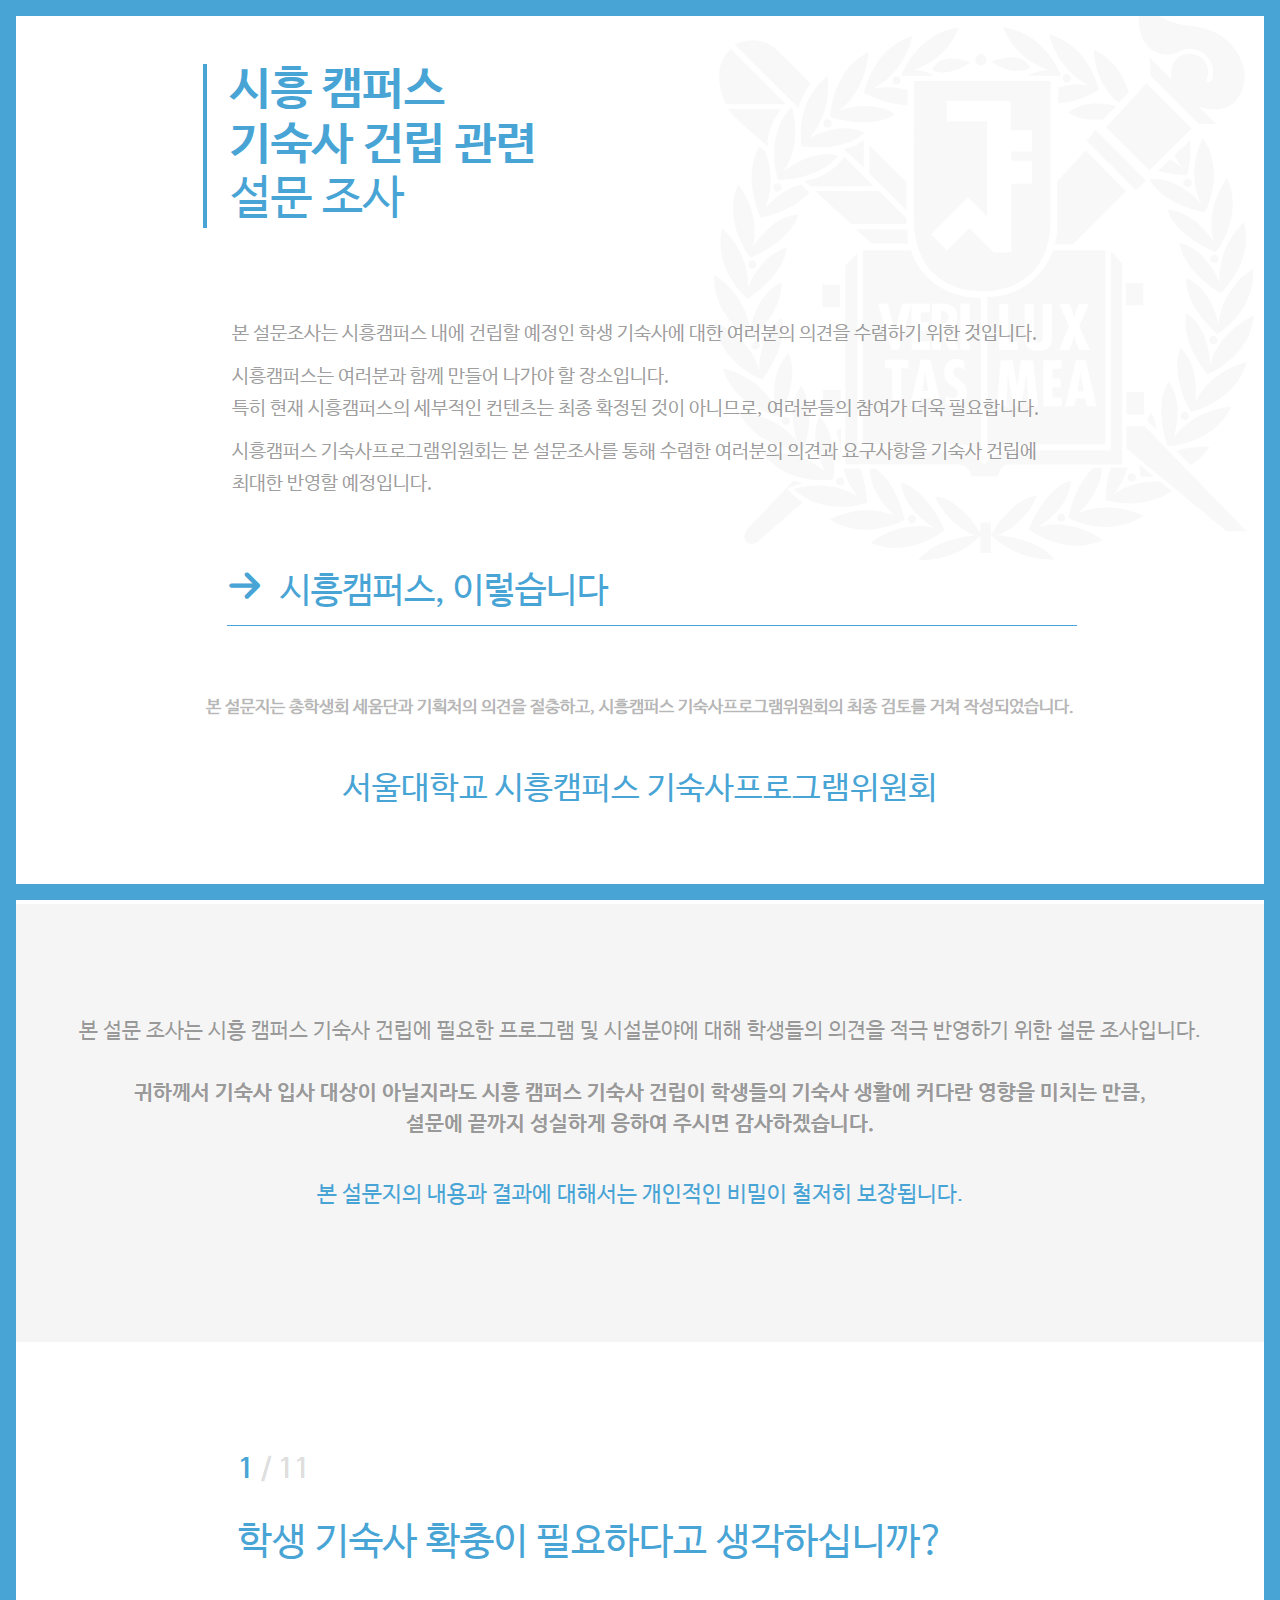
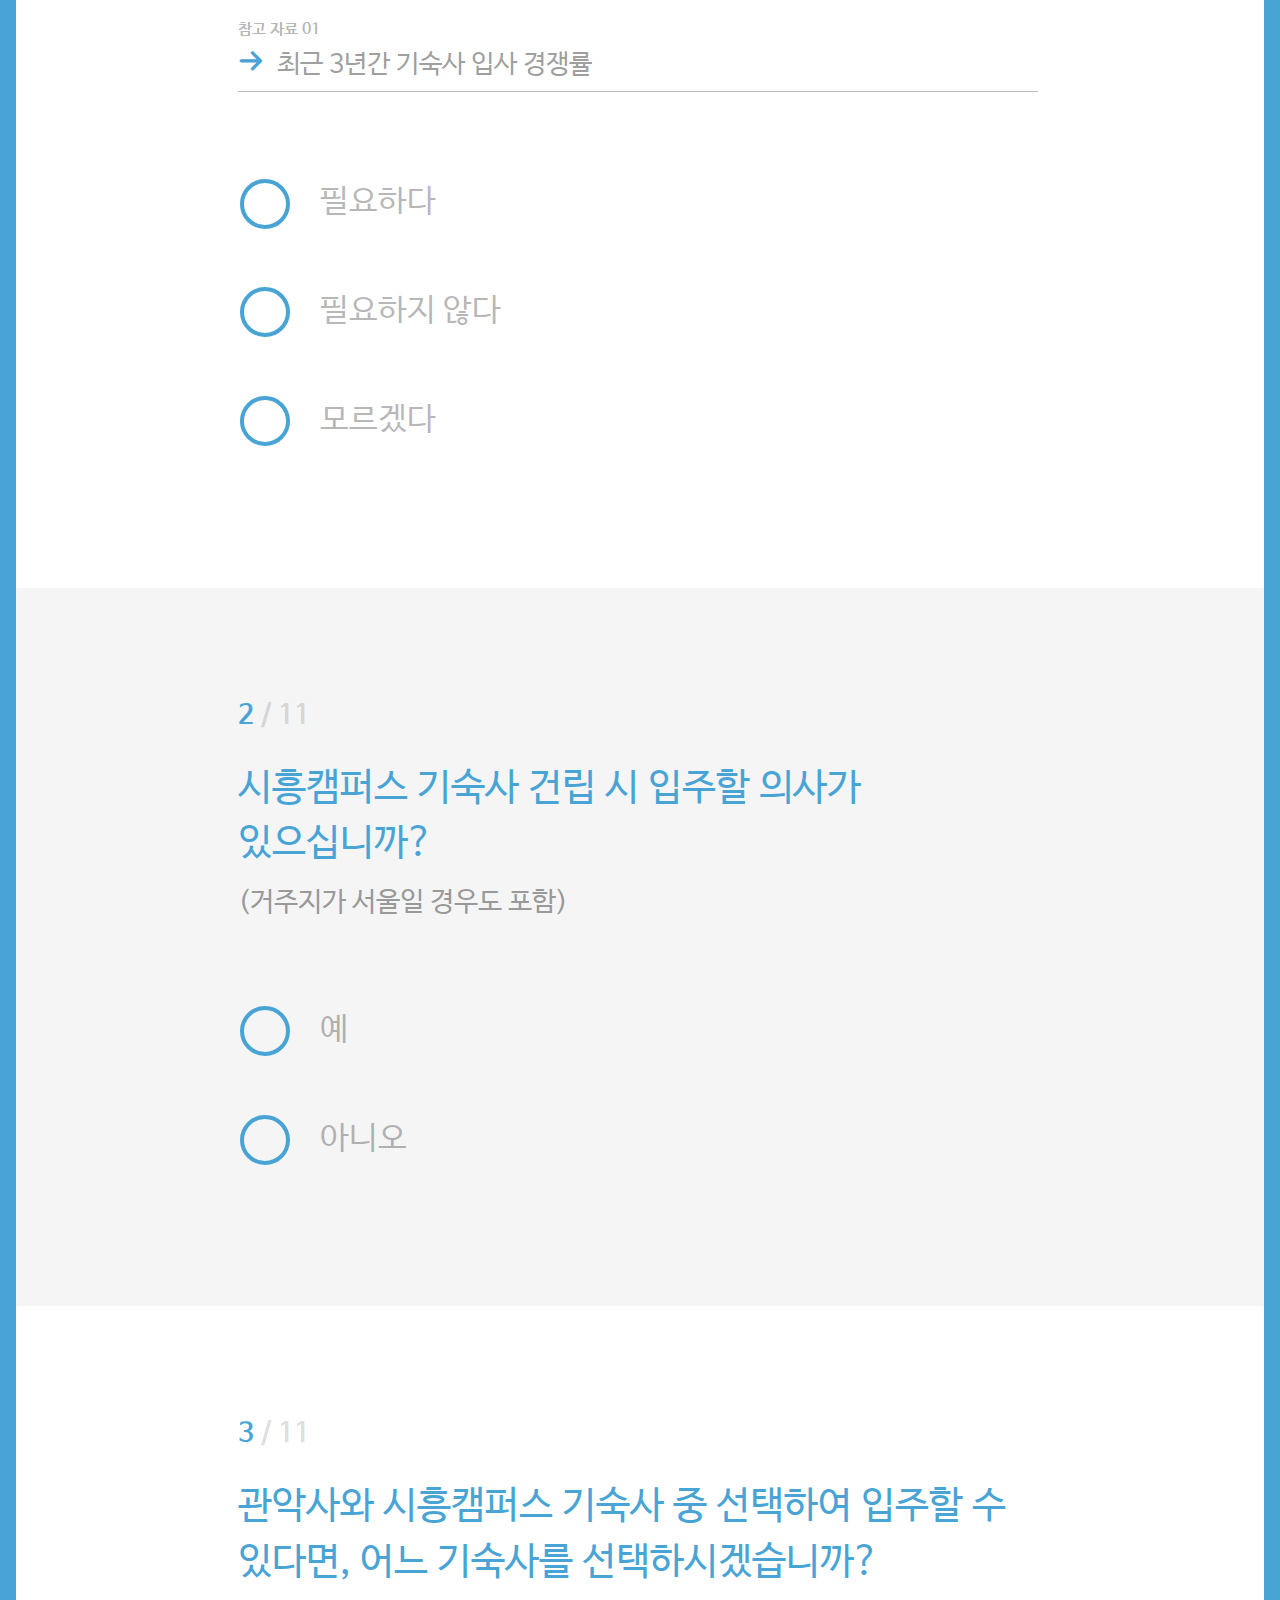
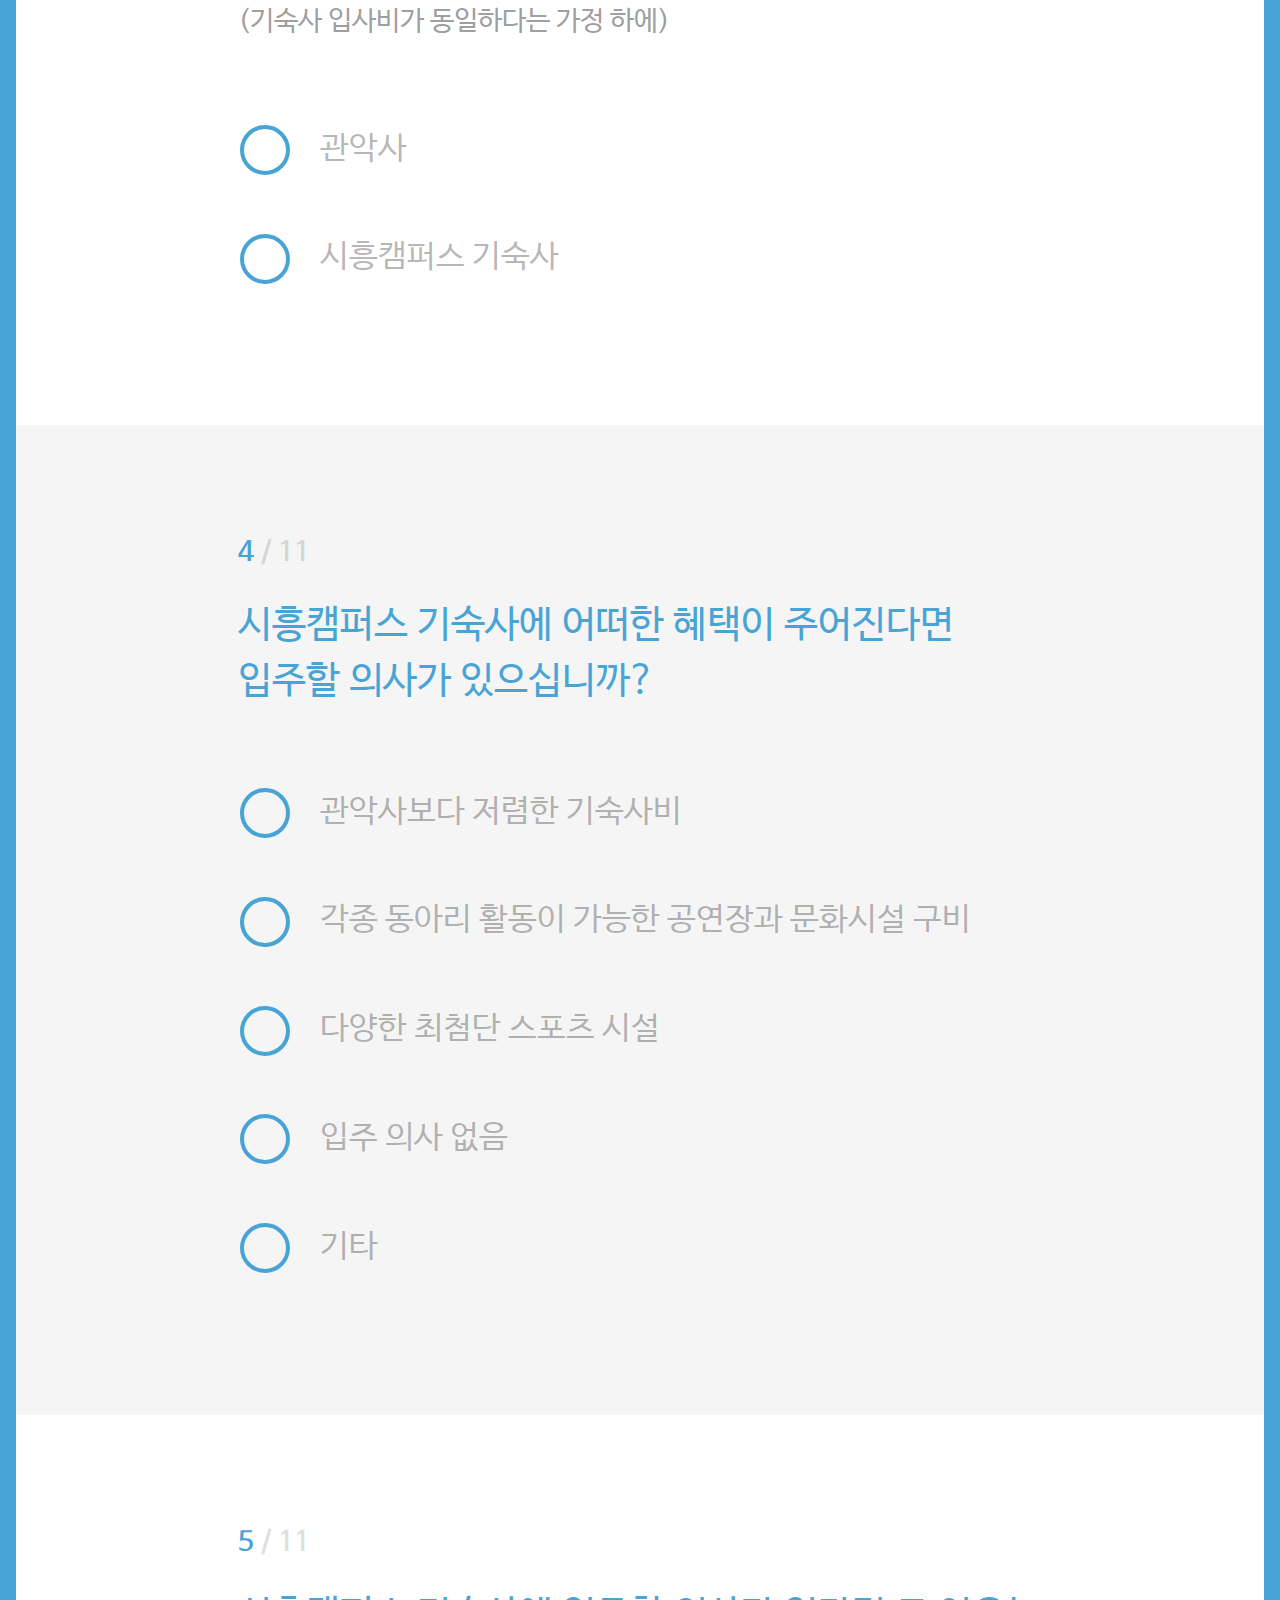
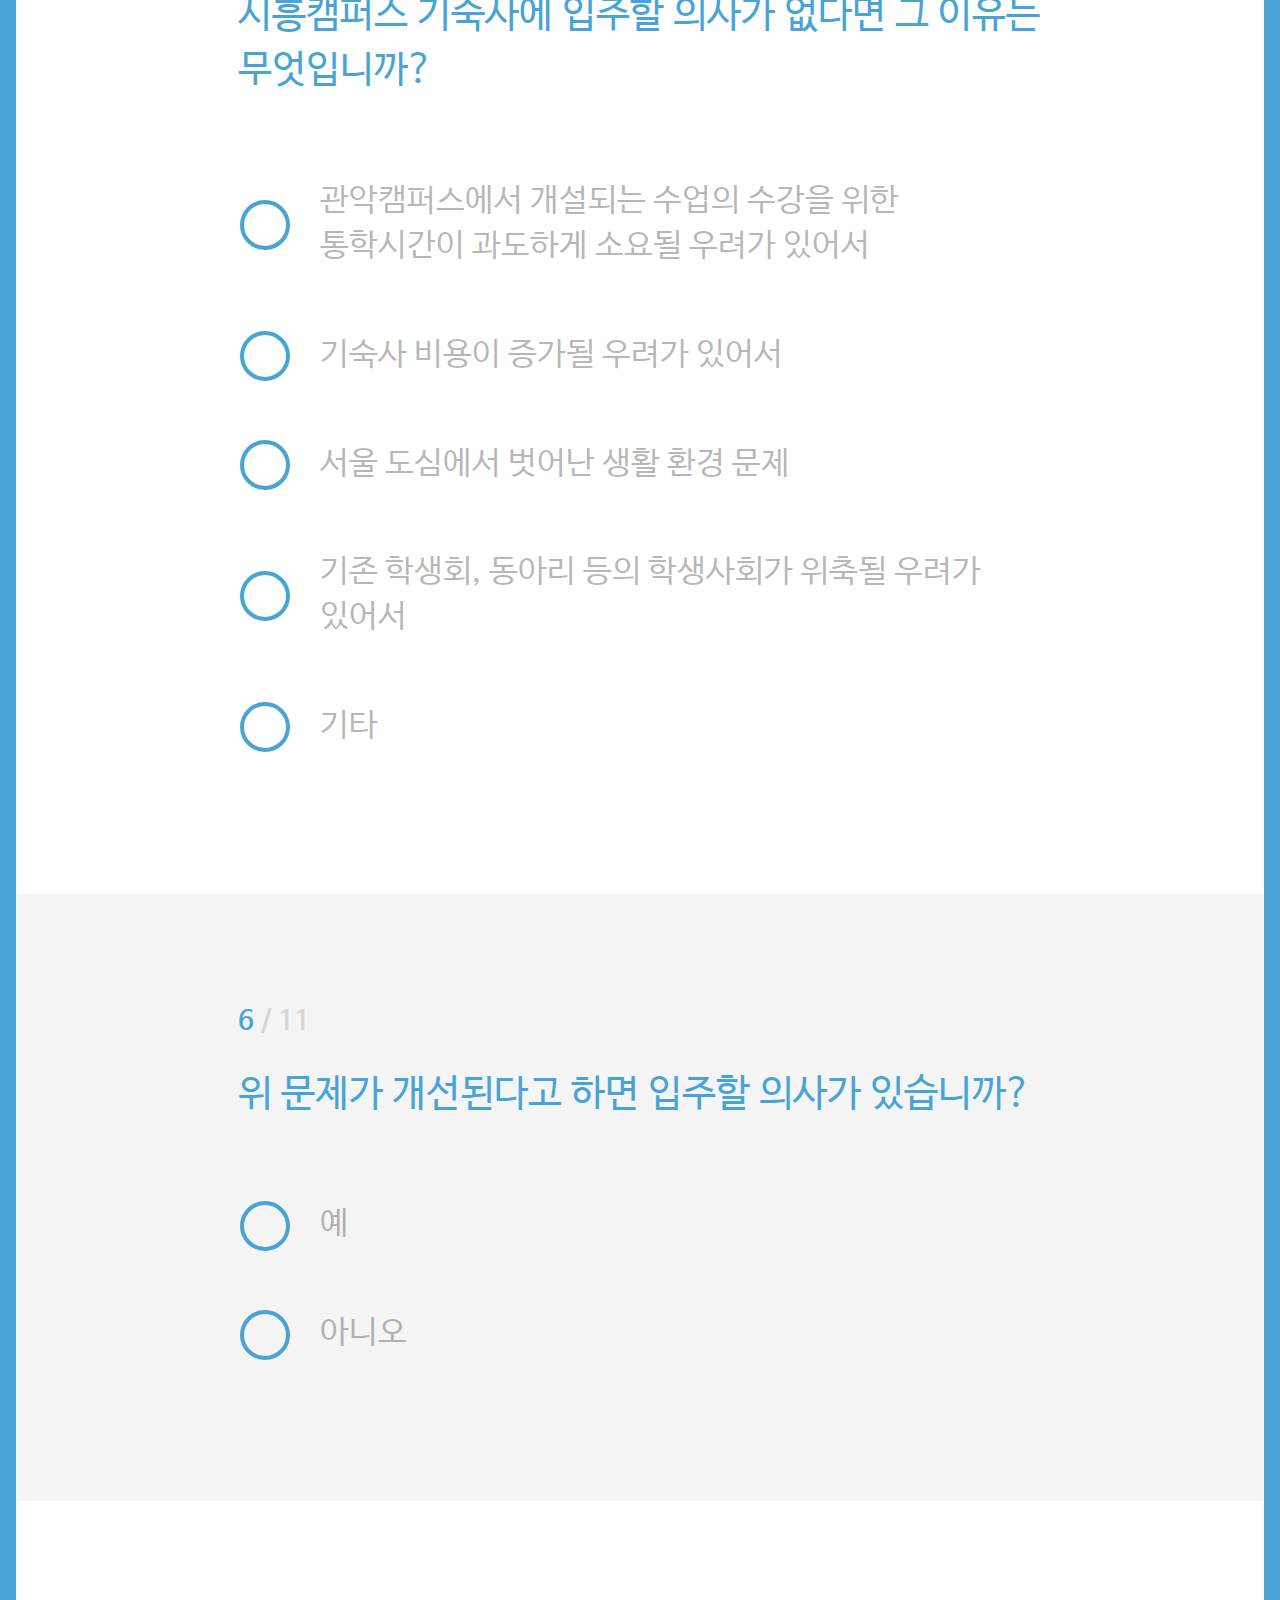
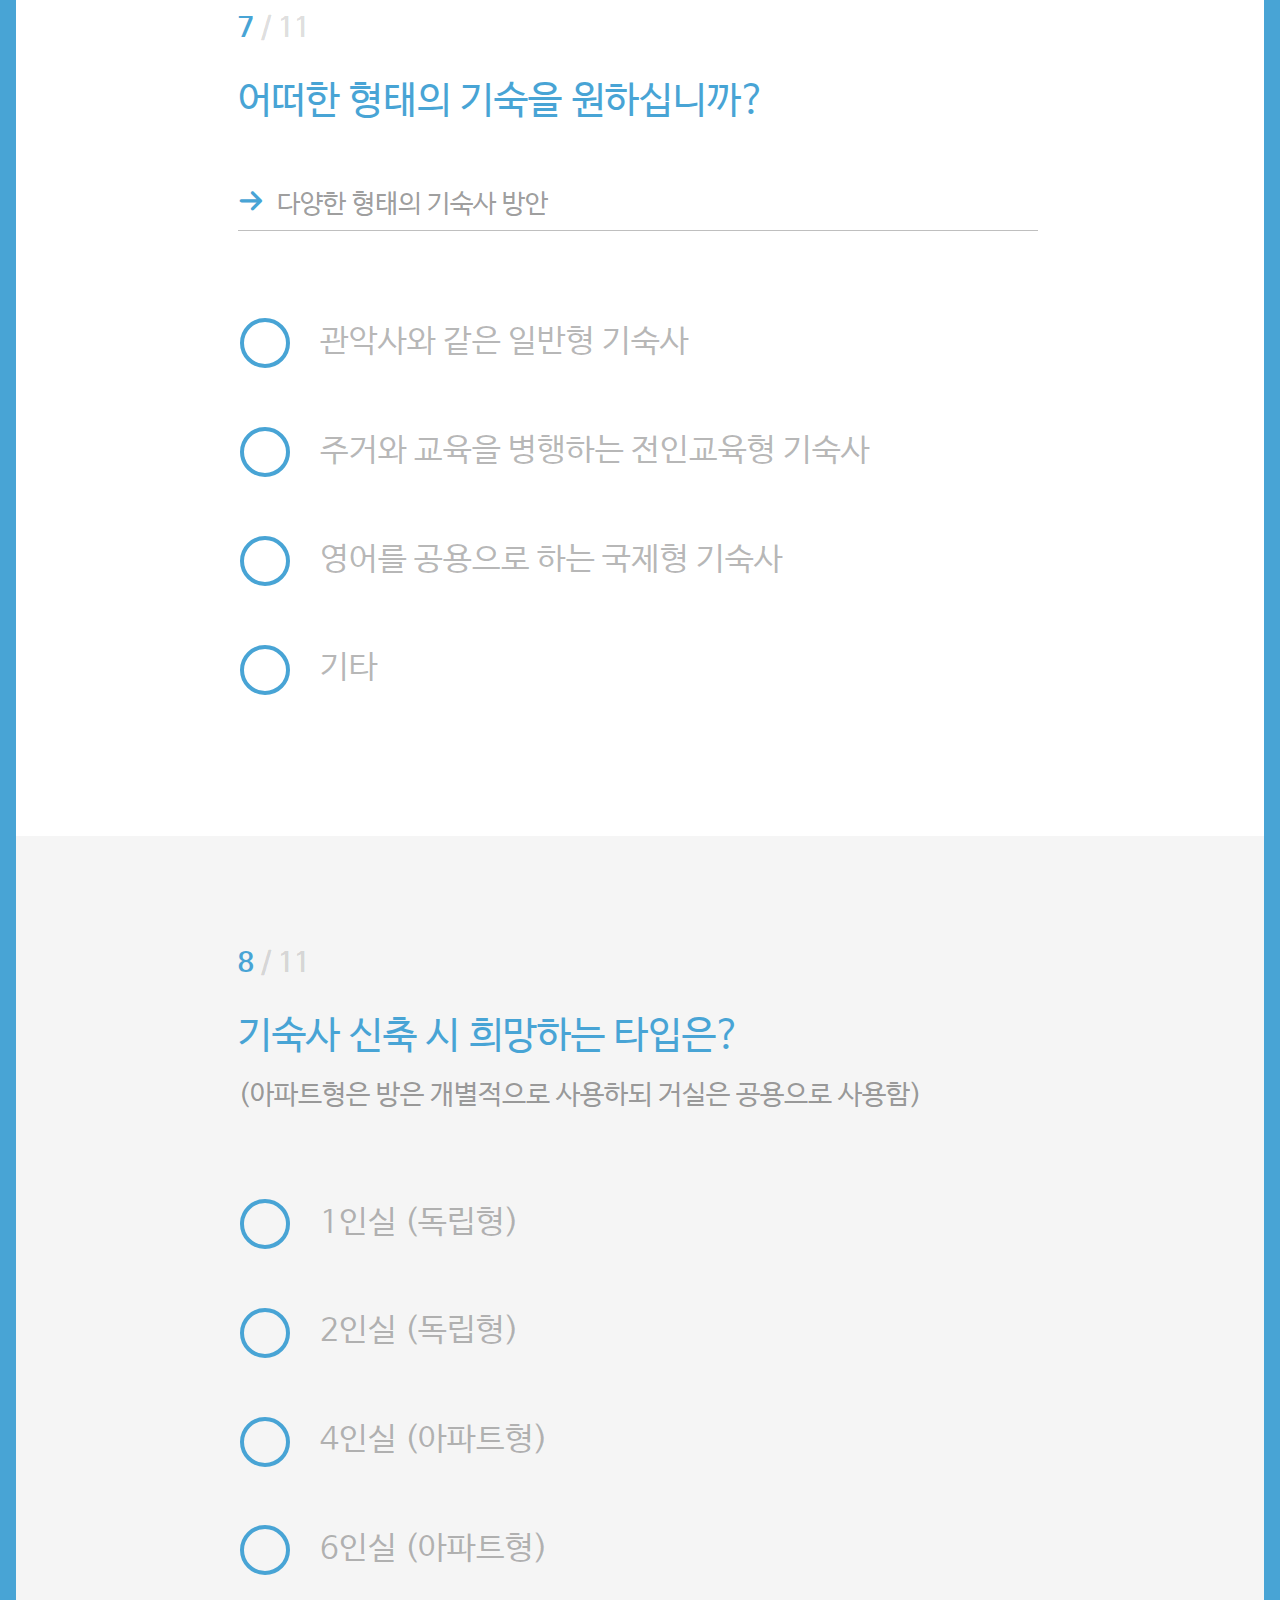
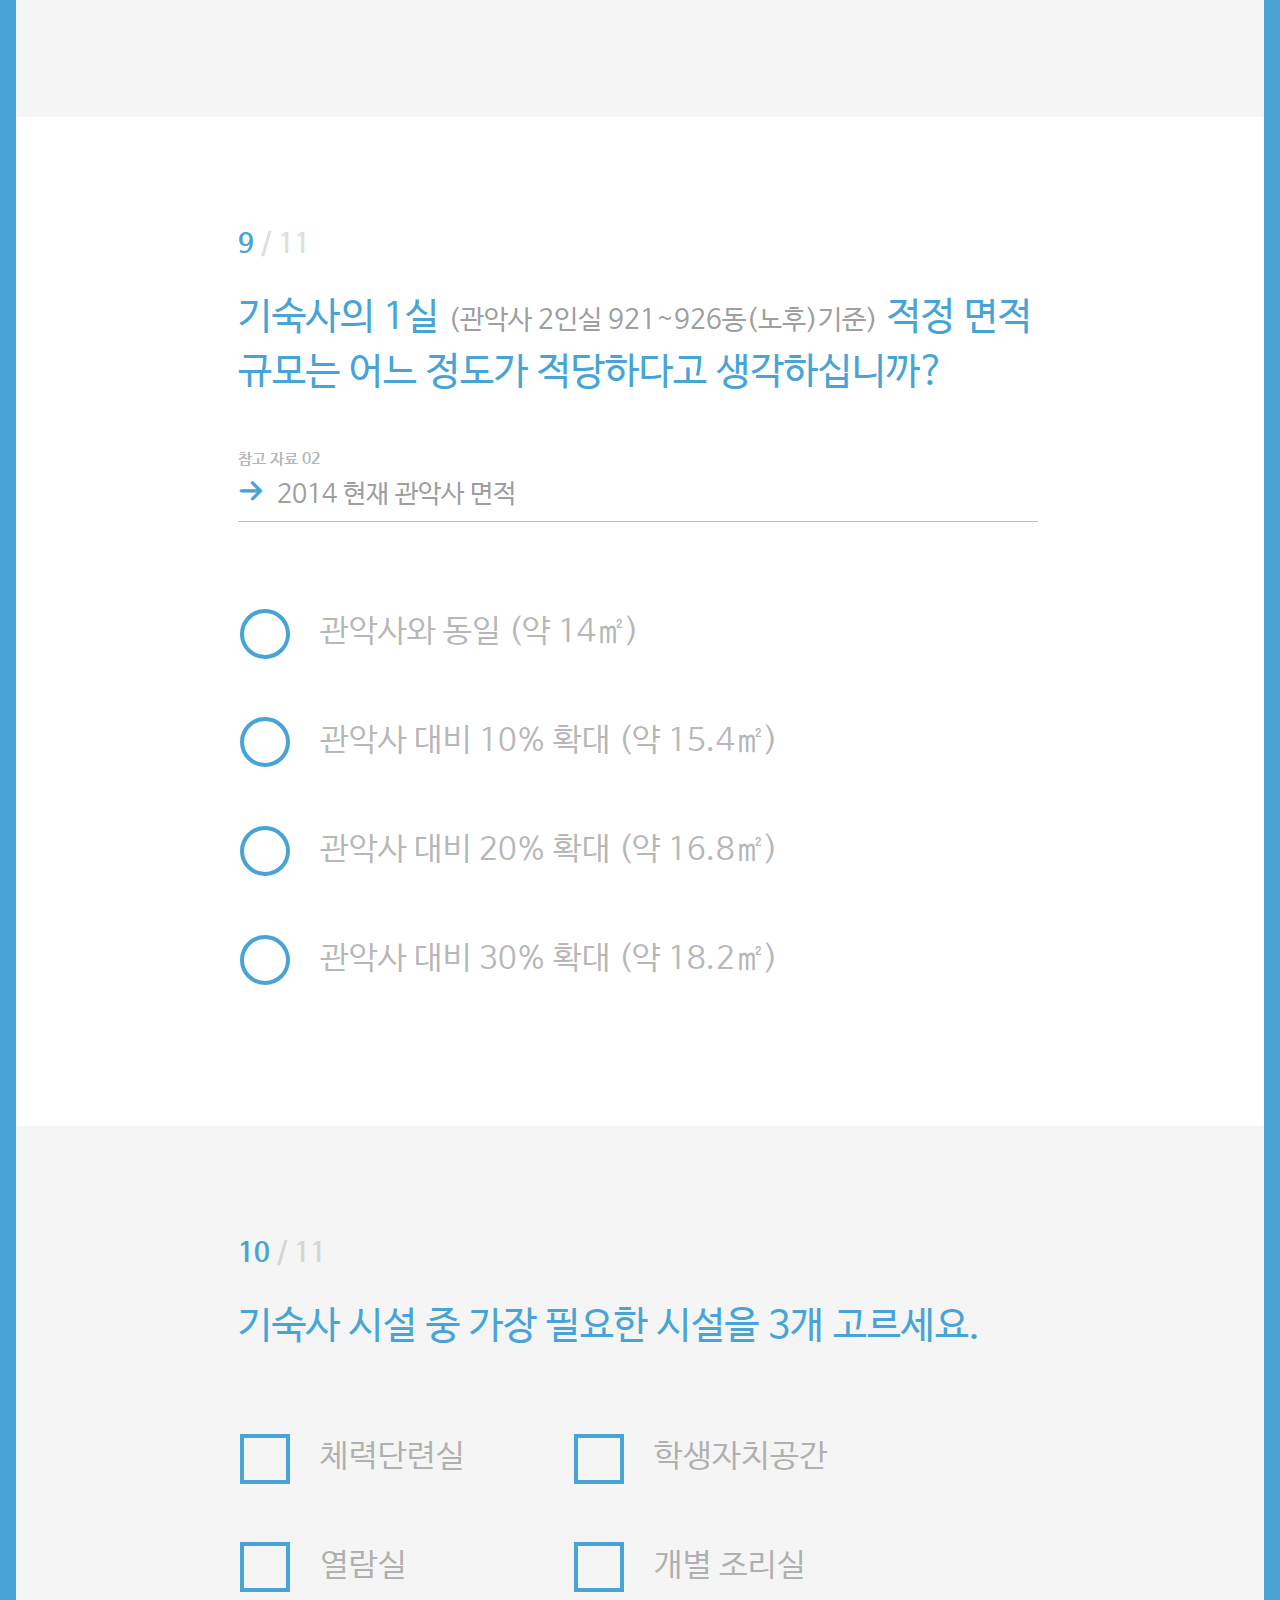
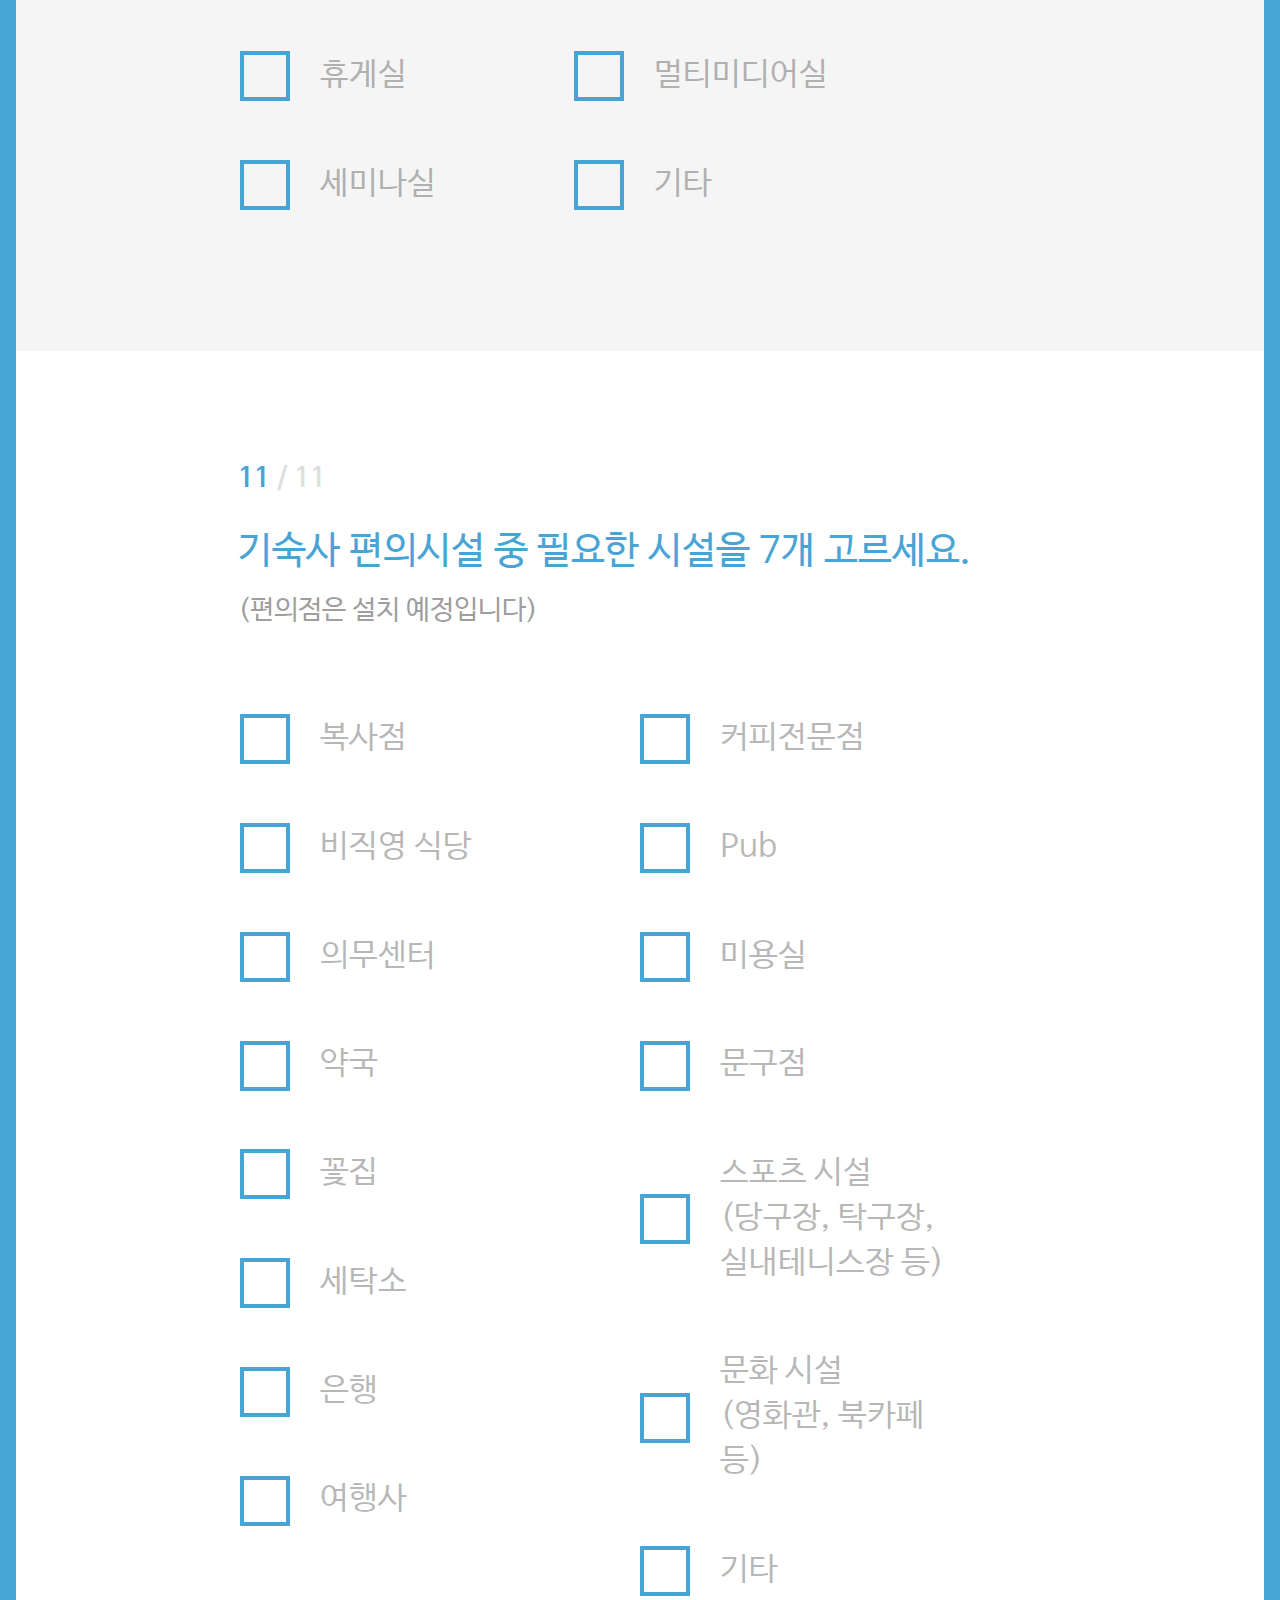
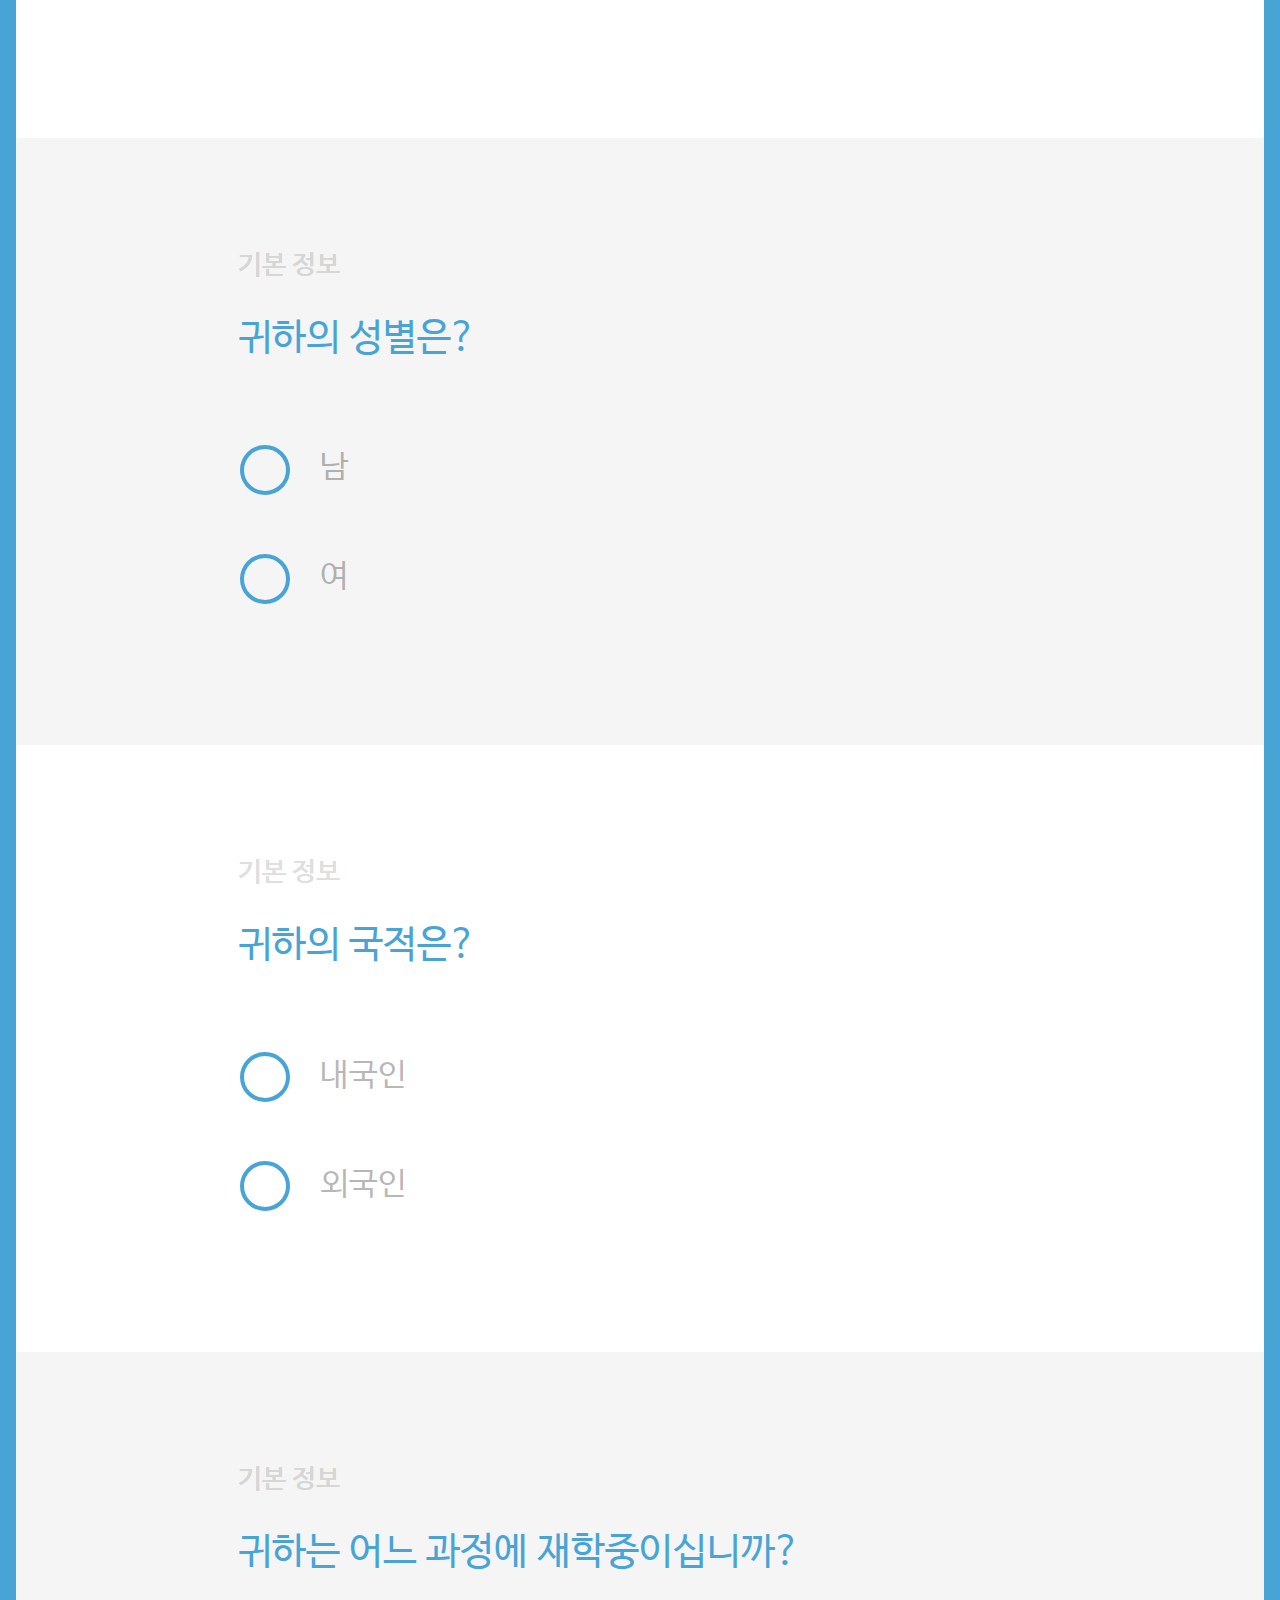
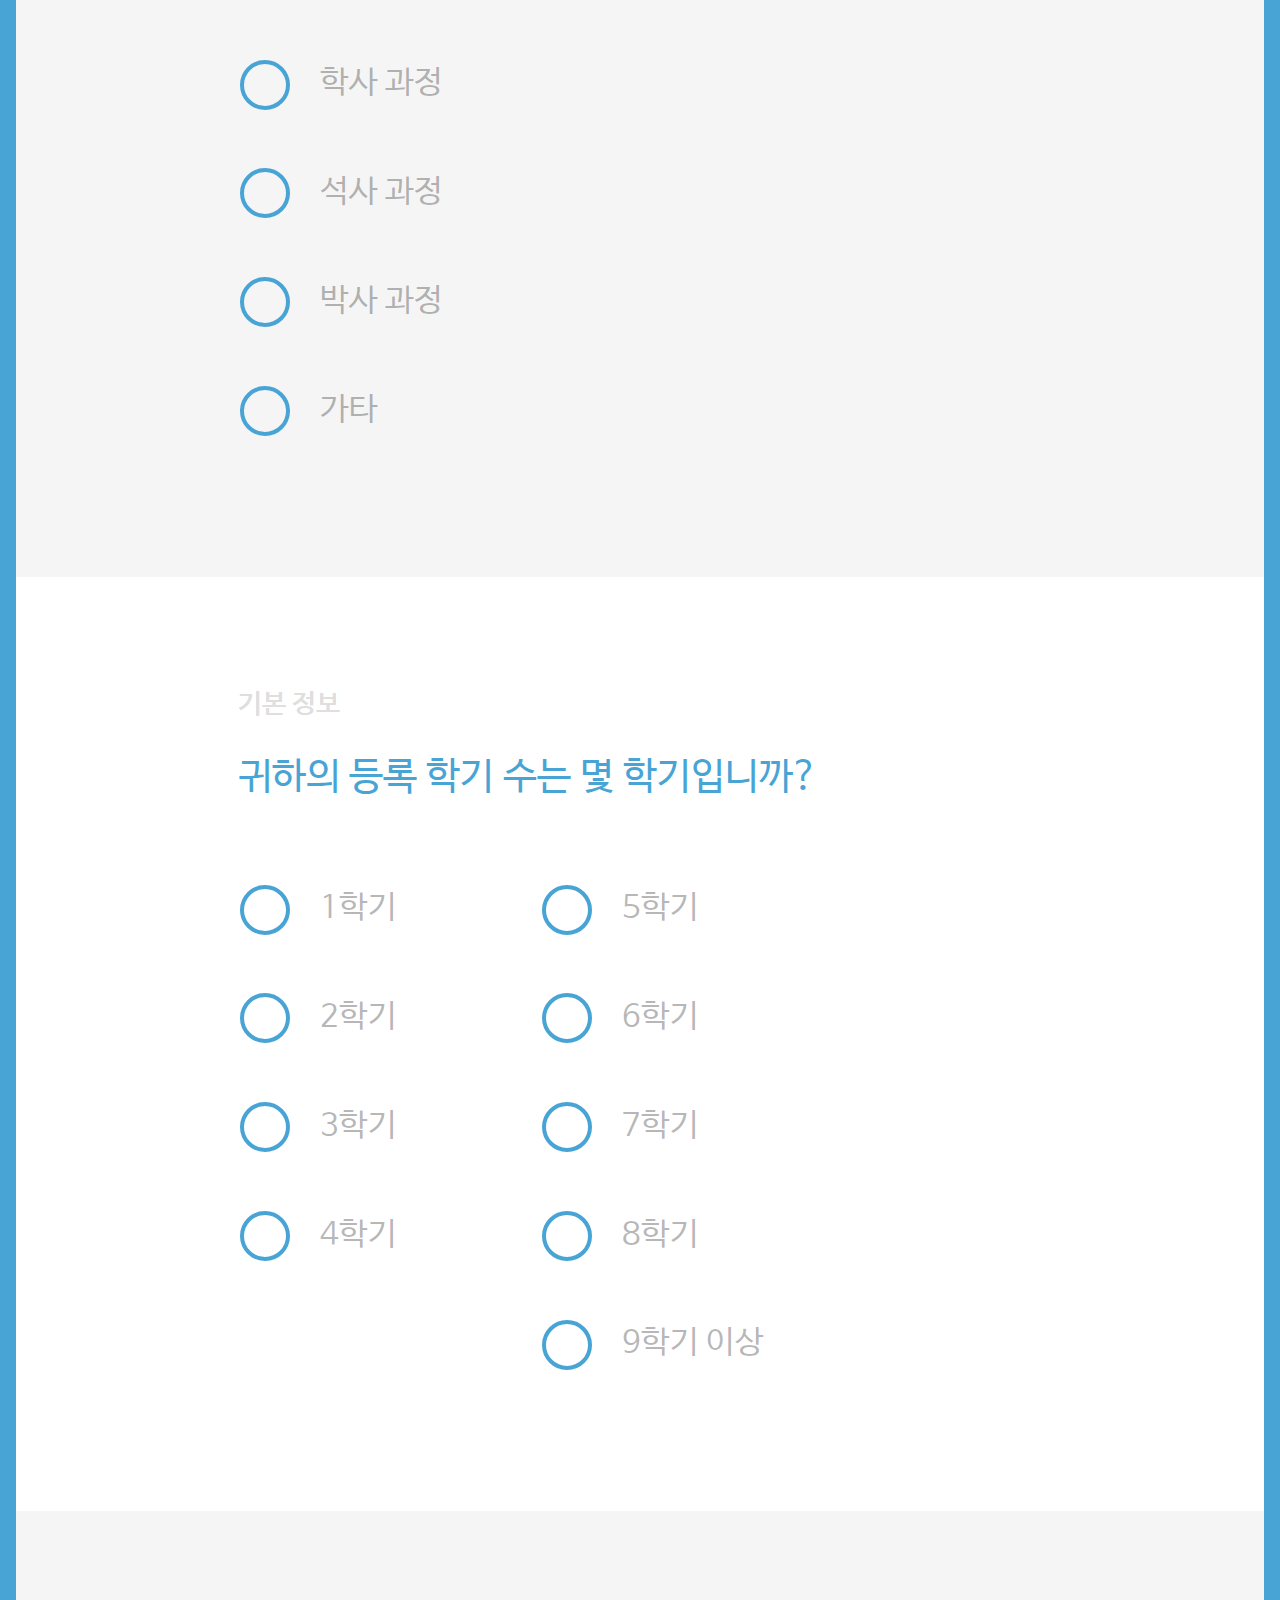
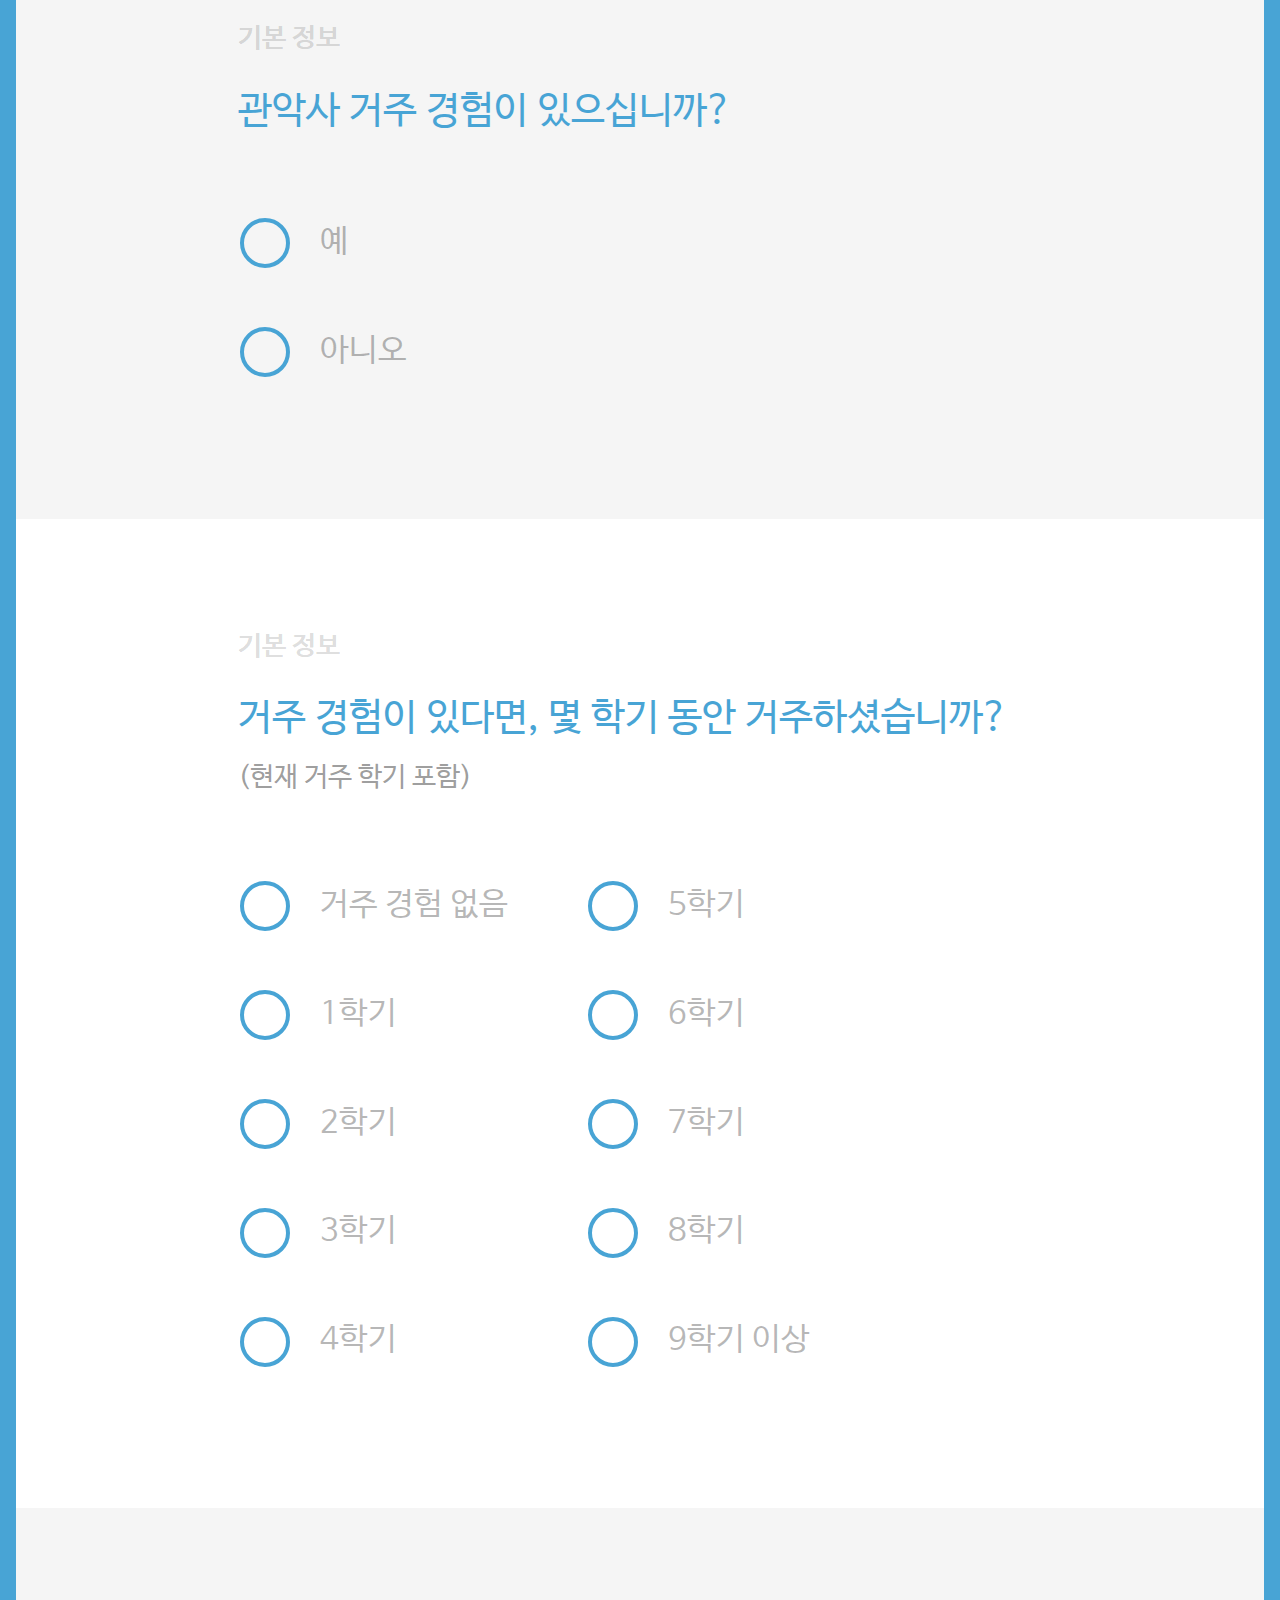
==== public/index.html @ d7139156 "fs" ====
<!DOCTYPE html>
<html lang="ko" class="no-js">
	<head>
		<meta charset="UTF-8" />
		<meta http-equiv="X-UA-Compatible" content="IE=edge,chrome=1"> 
		<meta name="viewport" content="width=device-width, initial-scale=1.0"> 
		<title>시흥캠퍼스 기숙사 건립 관련 설문조사</title>
		<link rel="stylesheet" type="text/css" href="css/vp_css.css" />
		<script src="js/modernizr.custom.js" type="text/javascript"></script>
		<script src="js/jquery.min.js" type="text/javascript"></script>
		<script src="js/jquery.smint.js" type="text/javascript"></script>
		<script src="js/jquery.vpAccordion.js" type="text/javascript"></script>

		<script type="text/javascript">
			$(document).ready( function() {
			    $('.subMenu').smint({
			    	'scrollSpeed' : 1000
			    });
			});

			// $('.etc-trigger').on('change', function() {
			//     var nextInput = $(this).closest('.etc');

			//     if ( nextInput.hasClass( 'show' ) ) {
			//     	nextInput.removeClass( 'show' );
			//     }
			//     else {
			//     	nextInput.addClass( 'show' );
			//     }
			// });
		</script>

	</head>
	<body>
		<div class="container">
			<header>
				<h1><bold>시흥 캠퍼스<br>기숙사 건립 관련</bold><br>설문 조사</h1>
				
				<h4>본 설문조사는 시흥캠퍼스 내에 건립할 예정인 학생 기숙사에 대한 여러분의 의견을 수렴하기 위한 것입니다.</h4>
				
				<h4>시흥캠퍼스는 여러분과 함께 만들어 나가야 할 장소입니다.<br>특히 현재 시흥캠퍼스의 세부적인 컨텐츠는 최종 확정된 것이 아니므로, 여러분들의 참여가 더욱 필요합니다.</h4>

				<h4>시흥캠퍼스 기숙사프로그램위원회는 본 설문조사를 통해 수렴한 여러분의 의견과 요구사항을 기숙사 건립에 최대한 반영할 예정입니다.</h4>

				<ul class="vp-accordion">
					<li>
						<h3 class="ac-trigger">시흥캠퍼스, 이렇습니다</h3>
						<div class="ac-content">
							<h4>우리 대학은 새로운 지식과 가치를 창출할 글로벌 리더를 양성하기 위해 주력하고 있습니다. 그러나 현재의 관악캠퍼스는 글로벌 리더 양성을 위해 필요한 인프라가 매우 부족한 실정입니다.<br>시흥캠퍼스 설립 추진은 이러한 관악캠퍼스의 한계를 극복하고자 하는 배경으로부터 출발하였습니다.</h4>

							<p><span>비전 &nbsp;|</span>  미래사회 인재양성 및 글로벌 리더십 캠퍼스 조성</p>

							<p><span>관악캠퍼스와의 거리 &nbsp;|</span> 현재 약 29km로 40분이 소요되나 2016년 강남순환도로 개통 시 30분 내외 소요 예정<br><small>(관악캠퍼스 – 시흥캠퍼스 간 정기 셔틀버스 운행)</small></p>

							<p><span>예정 시설 &nbsp; |</span> 기숙사 및 다양한 스포츠 시설(야구장, 수영장 등)과 문화시설(공연장 등)<br><small>☞ 캠퍼스 내에서 학업과 문화·예술·체육 활동 병행 가능</small></p>

							<p><span>논의중인 프로그램 &nbsp; |</span> 전인교육형 프로그램 및 국제형 프로그램 등</p>

							<p><span>※ 특정 대학, 학부의 이전이 전제되는 의무기숙형 RC 아님</span></p>

							<h4><br>시흥캠퍼스 내에 건립될 학생 기숙사는 오롯이 여러분, 그리고 여러분의 후배를 위한 공간이므로, 여러분의 적극적인 의견 개진과 설문 참여가 필요합니다. 여러분의 성실한 응답을 부탁드립니다.</h4>
						</div>
					</li>
				</ul>

				<h5>본 설문지는 총학생회 세움단과 기획처의 의견을 절충하고, 시흥캠퍼스 기숙사프로그램위원회의 최종 검토를 거쳐 작성되었습니다.</h5><br>
				<h2>서울대학교 시흥캠퍼스 기숙사프로그램위원회</h2>
			</header>

			<div class="section header">
				<h3>본 설문 조사는 시흥 캠퍼스 기숙사 건립에 필요한 프로그램 및 시설분야에 대해 학생들의 의견을 적극 반영하기 위한 설문 조사입니다.<br><br><bold>귀하께서 기숙사 입사 대상이 아닐지라도 시흥 캠퍼스 기숙사 건립이 학생들의 기숙사 생활에 커다란 영향을 미치는 만큼,<br>설문에 끝까지 성실하게 응하여 주시면 감사하겠습니다.</bold></h3><br>
				<p>본 설문지의 내용과 결과에 대해서는 개인적인 비밀이 철저히 보장됩니다.</p>
			</div>

			<div class="section q1"> <!-- # 1 -->
				<form class="vp-custom vp-radio vp-swirl" autocomplete="off">
					<h1><span>1</span> / 11</h1>
					<h2>학생 기숙사 확충이 필요하다고 생각하십니까?</h2>
					<ul class="vp-accordion sub">
						<li>
							<h5>참고 자료 01</h5>
							<h3 class="ac-trigger">최근 3년간 기숙사 입사 경쟁률</h3>
							<div class="ac-content">
								<table>
								  <tr class="bb-white white">
								    <th colspan="3"><br></th>
								    <th>2012년</th>
								    <th>2013년</th>
								    <th>2014년</th>
								    <th>평균</th>
								  </tr>
								  <tr>
								    <td rowspan="6">학부</td>
								    <td rowspan="3" class="bold">신입생</td>
								    <td>지원</td>
								    <td>1,501명</td>
								    <td>1,597명</td>
								    <td>1,504명</td>
								    <td>1,534명</td>
								  </tr>
								  <tr>
								    <td>선발</td>
								    <td>1,032명</td>
								    <td>983명</td>
								    <td>1,011명</td>
								    <td>1,008명</td>
								  </tr>
								  <tr class="white">
								    <td>경쟁률</td>
								    <td>1.4 : 1</td>
								    <td>1.6 : 1</td>
								    <td>1.5 : 1</td>
								    <td>1.5 : 1</td>
								  </tr>
								  <tr>
								    <td rowspan="3" class="bold">재학생</td>
								    <td>지원</td>
								    <td>2,634명</td>
								    <td>2,613명</td>
								    <td>2,697명</td>
								    <td>2,648명</td>
								  </tr>
								  <tr>
								    <td>선발</td>
								    <td>839명</td>
								    <td>909명</td>
								    <td>904명</td>
								    <td>884명</td>
								  </tr>
								  <tr class="white">
								    <td>경쟁률</td>
								    <td>3.1 : 1</td>
								    <td>2.9 : 1</td>
								    <td>3 : 1</td>
								    <td>3 : 1</td>
								  </tr>
								</table>
								<p>* 본 참고자료는 내국인에 한함</p>
								<p>* 비고<br>- 외국인 학부 신입생 및 재학생의 최근 3년간 평균 기숙사 입사 경쟁률 – 1 : 1<br>- 내국인 대학원 신입생 및 재학생의 최근 3년간 평균 기숙사 입사 경쟁률 – 1.5 : 1<br>- 외국인 대학원 신입생 및 재학생의 최근 3년간 평균 기숙사 입사 경쟁률 – 1.2 : 1</p>
							</div>
						</li>
					</ul>
					
					<ul data-input-trigger>
						<li><input id="r1-1" name="r1" type="radio" class="trigger"><label for="r1-1">필요하다</label></li>
						<li><input id="r1-2" name="r1" type="radio" class="trigger"><label for="r1-2">필요하지 않다</label></li>
						<li><input id="r1-3" name="r1" type="radio" class="trigger"><label for="r1-3">모르겠다</label></li>
					</ul>
				</form>
			</div>

			<div class="section q2"> <!-- # 2 -->
				<form class="vp-custom vp-radio vp-swirl" autocomplete="off">
					<h1><span>2</span> / 11</h1>
					<h2>시흥캠퍼스 기숙사 건립 시 입주할 의사가 있으십니까?<br><span>(거주지가 서울일 경우도 포함)</span></h2>
					<ul>
						<li><input id="r2-1" name="r2" type="radio" class="trigger"><label for="r2-1">예</label></li>
						<li><input id="r2-2" name="r2" type="radio" class="trigger"><label for="r2-2">아니오</label></li>
					</ul>
				</form>
			</div>

			<div class="section q3"> <!-- # 3 -->
				<form class="vp-custom vp-radio vp-swirl" autocomplete="off">
					<h1><span>3</span> / 11</h1>
					<h2>관악사와 시흥캠퍼스 기숙사 중 선택하여 입주할 수 있다면, 어느 기숙사를 선택하시겠습니까?<br><span>(기숙사 입사비가 동일하다는 가정 하에)</span></h2>
					<ul>
						<li><input id="r3-1" name="r3" type="radio" class="trigger"><label for="r3-1">관악사</label></li>
						<li><input id="r3-2" name="r3" type="radio" class="trigger"><label for="r3-2">시흥캠퍼스 기숙사</label></li>
					</ul>
				</form>
			</div>

			<div class="section q4"> <!-- # 4 -->
				<form class="vp-custom vp-radio vp-swirl" autocomplete="off">
					<h1><span>4</span> / 11</h1>
					<h2>시흥캠퍼스 기숙사에 어떠한 혜택이 주어진다면 입주할 의사가 있으십니까?</h2>
					<ul>
						<li><input id="r4-1" name="r4" type="radio" class="trigger"><label for="r4-1">관악사보다 저렴한 기숙사비</label></li>
						<li><input id="r4-2" name="r4" type="radio" class="trigger"><label for="r4-2">각종 동아리 활동이 가능한 공연장과 문화시설 구비</label></li>
						<li><input id="r4-3" name="r4" type="radio" class="trigger"><label for="r4-3">다양한 최첨단 스포츠 시설</label></li>
						<li><input id="r4-4" name="r4" type="radio" class="trigger"><label for="r4-4">입주 의사 없음</label></li>
<!-- 기타 란 적는 코딩!! -->		
						<li><input id="r4-5" name="r4" type="radio" class="etc-trigger"><label for="r4-5">기타</label><input class="etc" type="text" name="etc" placeholder="의견을 적어주세요"></li>
					
					</ul>
				</form>
			</div>

<!-- # 4 에서 없다고 답한 사람에게만 보이게끔 -->
			<div class="section q5"> <!-- # 5 -->
				<form class="vp-custom vp-radio vp-swirl" autocomplete="off">
					<h1><span>5</span> / 11</h1>
					<h2>시흥캠퍼스 기숙사에 입주할 의사가 없다면 그 이유는 무엇입니까?</h2>
					<ul>
						<li><input id="r5-1" name="r5" type="radio" class="trigger"><label for="r5-1">관악캠퍼스에서 개설되는 수업의 수강을 위한 통학시간이 과도하게 소요될 우려가 있어서</label></li>
						<li><input id="r5-2" name="r5" type="radio" class="trigger"><label for="r5-2">기숙사 비용이 증가될 우려가 있어서</label></li>
						<li><input id="r5-3" name="r5" type="radio" class="trigger"><label for="r5-3">서울 도심에서 벗어난 생활 환경 문제</label></li>
						<li><input id="r5-4" name="r5" type="radio" class="trigger"><label for="r5-4">기존 학생회, 동아리 등의 학생사회가 위축될 우려가 있어서</label></li>
<!-- 기타 란 적는 코딩!! -->		
						<li><input id="r5-5" name="r5" type="radio"><label for="r5-5">기타</label></li>
					
					</ul>
				</form>
			</div>

			<div class="section q6"> <!-- # 6 -->
				<form class="vp-custom vp-radio vp-swirl" autocomplete="off">
					<h1><span>6</span> / 11</h1>
					<h2>위 문제가 개선된다고 하면 입주할 의사가 있습니까?</h2>
					<ul>
						<li><input id="r6-1" name="r6" type="radio" class="trigger"><label for="r6-1">예</label></li>
						<li><input id="r6-2" name="r6" type="radio" class="trigger"><label for="r6-2">아니오</label></li>					
					</ul>
				</form>
			</div>

			<div class="section q7"> <!-- # 7 -->
				<form class="vp-custom vp-radio vp-swirl" autocomplete="off">
					<h1><span>7</span> / 11</h1>
					<h2>어떠한 형태의 기숙을 원하십니까?</h2>

					<ul class="vp-accordion sub">
						<li>
<!-- 						<h5>참고 자료 01</h5> -->
							<h3 class="ac-trigger">다양한 형태의 기숙사 방안</h3>
							<div class="ac-content">
								<p><span>일반형 기숙사 &nbsp;|</span> 현재 관악사와 같이 주거전용으로 구성된 기숙사</p>
								<p><span>전인교육형 기숙사 &nbsp;|</span> 상주하는 교수와 함께 학업과 문화, 예술, 체육, 리더십 등 다양한 교육을 선택하여 수강하는 기숙사</p>
								<p><span>국제형 기숙사 &nbsp;|</span> 세계 각국의 학생들과 함께 영어를 공용어로 사용하면서 다양한 문화를 체험하고 영어 능력을 향상시키는 글로벌 기숙사</p>
							</div>
						</li>
					</ul>

					<ul>
						<li><input id="r7-1" name="r7" type="radio" class="trigger"><label for="r7-1">관악사와 같은 일반형 기숙사</label></li>
						<li><input id="r7-2" name="r7" type="radio" class="trigger"><label for="r7-2">주거와 교육을 병행하는 전인교육형 기숙사</label></li>
						<li><input id="r7-3" name="r7" type="radio" class="trigger"><label for="r7-3">영어를 공용으로 하는 국제형 기숙사</label></li>
<!-- 기타 란 적는 코딩!! -->		
						<li><input id="r7-4" name="r7" type="radio"><label for="r7-4">기타</label></li>
					</ul>
				</form>
			</div>

<!-- /////////	기숙사 시설 관련 /////////// -->
			<div class="section q8"> <!-- # 8 -->
				<form class="vp-custom vp-radio vp-swirl" autocomplete="off">
					<h1><span>8</span> / 11</h1>
					<h2>기숙사 신축 시 희망하는 타입은?<br><span>(아파트형은 방은 개별적으로 사용하되 거실은 공용으로 사용함)</span></h2>
					<ul>
						<li><input id="r8-1" name="r8" type="radio" class="trigger"><label for="r8-1">1인실 (독립형)</label></li>
						<li><input id="r8-2" name="r8" type="radio" class="trigger"><label for="r8-2">2인실 (독립형)</label></li>
						<li><input id="r8-3" name="r8" type="radio" class="trigger"><label for="r8-3">4인실 (아파트형)</label></li>
						<li><input id="r8-4" name="r8" type="radio" class="trigger"><label for="r8-4">6인실 (아파트형)</label></li>
					</ul>
				</form>
			</div>

			<div class="section q9"> <!-- # 9 -->
				<form class="vp-custom vp-radio vp-swirl" autocomplete="off">
					<h1><span>9</span> / 11</h1>
					<h2>기숙사의 1실 <span>(관악사 2인실 921~926동(노후)기준)</span> 적정 면적 규모는 어느 정도가 적당하다고 생각하십니까?</h2>

					<ul class="vp-accordion sub">
						<li>
						<h5>참고 자료 02</h5>
							<h3 class="ac-trigger">2014 현재 관악사 면적</h3>
							<div class="ac-content">
								<table class="bl">
								  <tr>
								    <th rowspan="3"></th>
								    <th colspan="3">학부생</th>
								    <th colspan="3">대학원생</th>
								  </tr>
								  <tr class="white">
								    <td colspan="2">2인실</td>
								    <td>6인실</td>
								    <td colspan="2">1인실</td>
								    <td>2인실</td>
								  </tr>
								  <tr>
								    <td>921~926동<br>(노후)</td>
								    <td>906동</td>
								    <td>919동<br>(아파트형)</td>
								    <td>918동</td>
								    <td>900~906동</td>
								    <td>900~905동</td>
								  </tr>
								  <tr class="white">
								    <td>면적</td>
								    <td>약 14㎡</td>
								    <td>약 17.5㎡</td>
								    <td>약 72㎡</td>
								    <td>약 8㎡</td>
								    <td>약 13㎡</td>
								    <td>약 17.5㎡</td>
								  </tr>
								  <tr>
								    <td>월 단위 비용</td>
								    <td>약 13만원</td>
								    <td>약 22만원</td>
								    <td>약 15만원</td>
								    <td>약 19만원</td>
								    <td>약 29만원</td>
								    <td>약 21만원</td>
								  </tr>
								</table>							
							</div>
						</li>
					</ul>

					<ul>
						<li><input id="r9-1" name="r9" type="radio" class="trigger"><label for="r9-1">관악사와 동일 (약 14㎡)</label></li>
						<li><input id="r9-2" name="r9" type="radio" class="trigger"><label for="r9-2">관악사 대비 10% 확대 (약 15.4㎡)</label></li>
						<li><input id="r9-3" name="r9" type="radio" class="trigger"><label for="r9-3">관악사 대비 20% 확대 (약 16.8㎡)</label></li>
						<li><input id="r9-4" name="r9" type="radio" class="trigger"><label for="r9-4">관악사 대비 30% 확대 (약 18.2㎡)</label></li>
					</ul>
				</form>
			</div>

			<div class="section q10"> <!-- # 10 -->
				<form class="vp-custom vp-checkbox vp-checkmark" autocomplete="off">
					<h1><span>10</span> / 11</h1>
					<h2>기숙사 시설 중 가장 필요한 시설을 3개 고르세요.</h2>
					<ul>
						<div class="li-group">
							<li><input id="cb10-1" name="cb10-1" type="checkbox"><label for="cb10-1">체력단련실</label></li>
							<li><input id="cb10-2" name="cb10-2" type="checkbox"><label for="cb10-2">열람실</label></li>
							<li><input id="cb10-3" name="cb10-3" type="checkbox"><label for="cb10-3">휴게실</label></li>
							<li><input id="cb10-4" name="cb10-4" type="checkbox"><label for="cb10-4">세미나실</label></li>
						</div>
						<div class="li-group">
							<li><input id="cb10-5" name="cb10-5" type="checkbox"><label for="cb10-5">학생자치공간</label></li>
							<li><input id="cb10-6" name="cb10-6" type="checkbox"><label for="cb10-6">개별 조리실</label></li>
							<li><input id="cb10-7" name="cb10-7" type="checkbox"><label for="cb10-7">멀티미디어실</label></li>
	<!-- 기타 !! -->
							<li><input id="cb10-8" name="cb10-8" type="checkbox"><label for="cb10-8">기타</label></li>
						</div>
					</ul>
				</form>
			</div>

			<div class="section q11"> <!-- # 11 -->
				<form class="vp-custom vp-checkbox vp-checkmark" autocomplete="off">
					<h1><span>11</span> / 11</h1>
					<h2>기숙사 편의시설 중 필요한 시설을 7개 고르세요.<br><span>(편의점은 설치 예정입니다)</span></h2>
					<ul>
						<div class="li-group">
							<li><input id="cb11-1" name="cb11-1" type="checkbox"><label for="cb11-1">복사점</label></li>
							<li><input id="cb11-2" name="cb11-2" type="checkbox"><label for="cb11-2">비직영 식당</label></li>
							<li><input id="cb11-3" name="cb11-3" type="checkbox"><label for="cb11-3">의무센터</label></li>
							<li><input id="cb11-4" name="cb11-4" type="checkbox"><label for="cb11-4">약국</label></li>
							<li><input id="cb11-5" name="cb11-5" type="checkbox"><label for="cb11-5">꽃집</label></li>
							<li><input id="cb11-6" name="cb11-6" type="checkbox"><label for="cb11-6">세탁소</label></li>
							<li><input id="cb11-7" name="cb11-7" type="checkbox"><label for="cb11-7">은행</label></li>
							<li><input id="cb11-8" name="cb11-8" type="checkbox"><label for="cb11-8">여행사</label></li>
						</div>
						<div class="li-group">
							<li><input id="cb11-9" name="cb11-9" type="checkbox"><label for="cb11-9">커피전문점</label></li>
							<li><input id="cb11-10" name="cb11-10" type="checkbox"><label for="cb11-10">Pub</label></li>
							<li><input id="cb11-11" name="cb11-11" type="checkbox"><label for="cb11-11">미용실</label></li>
							<li><input id="cb11-12" name="cb11-12" type="checkbox"><label for="cb11-12">문구점</label></li>
							<li><input id="cb11-13" name="cb11-13" type="checkbox"><label for="cb11-13">스포츠 시설 (당구장, 탁구장, 실내테니스장 등)</label></li>
							<li><input id="cb11-14" name="cb11-14" type="checkbox"><label for="cb11-14">문화 시설 (영화관, 북카페 등)</label></li>
	<!-- 기타 !! -->
							<li><input id="cb11-15" name="cb11-15" type="checkbox"><label for="cb11-15">기타</label></li>	
						</div>
					</ul>
				</form>
			</div>

			<div class="section q12"> <!-- # 12 -->
				<form class="vp-custom vp-radio vp-swirl" autocomplete="off">
					<h1>기본 정보</h1>
					<h2>귀하의 성별은?</h2>
					<ul>
						<li><input id="r10-1" name="r10" type="radio" class="trigger"><label for="r10-1">남</label></li>
						<li><input id="r10-2" name="r10" type="radio" class="trigger"><label for="r10-2">여</label></li>
					</ul>
				</form>
			</div>

			<div class="section q13"> <!-- # 13 -->
				<form class="vp-custom vp-radio vp-swirl" autocomplete="off">
					<h1>기본 정보</h1>
					<h2>귀하의 국적은?</h2>
					<ul>
						<li><input id="r11-1" name="r11" type="radio" class="trigger"><label for="r11-1">내국인</label></li>
						<li><input id="r11-2" name="r11" type="radio" class="trigger"><label for="r11-2">외국인</label></li>
					</ul>
				</form>
			</div>

			<div class="section q14"> <!-- # 14 -->
				<form class="vp-custom vp-radio vp-swirl" autocomplete="off">
					<h1>기본 정보</h1>
					<h2>귀하는 어느 과정에 재학중이십니까?</h2>
					<ul>
						<li><input id="r12-1" name="r12" type="radio" class="trigger"><label for="r12-1">학사 과정</label></li>
						<li><input id="r12-2" name="r12" type="radio" class="trigger"><label for="r12-2">석사 과정</label></li>
						<li><input id="r12-3" name="r12" type="radio" class="trigger"><label for="r12-3">박사 과정</label></li>
<!-- 기타 -->
						<li><input id="r12-4" name="r12" type="radio" class="trigger"><label for="r12-4">가타</label></li>						
					</ul>
				</form>
			</div>

			<div class="section q15"> <!-- # 15 -->
				<form class="vp-custom vp-radio vp-swirl" autocomplete="off">
					<h1>기본 정보</h1>
					<h2>귀하의 등록 학기 수는 몇 학기입니까?</h2>
					<ul>
						<div class="li-group">
							<li><input id="r13-1" name="r13" type="radio" class="trigger"><label for="r13-1">1학기</label></li>
							<li><input id="r13-2" name="r13" type="radio" class="trigger"><label for="r13-2">2학기</label></li>
							<li><input id="r13-3" name="r13" type="radio" class="trigger"><label for="r13-3">3학기</label></li>
							<li><input id="r13-4" name="r13" type="radio" class="trigger"><label for="r13-4">4학기</label></li>
						</div>
						<div class="li-group">
							<li><input id="r13-5" name="r13" type="radio" class="trigger"><label for="r13-5">5학기</label></li>
							<li><input id="r13-6" name="r13" type="radio" class="trigger"><label for="r13-6">6학기</label></li>
							<li><input id="r13-7" name="r13" type="radio" class="trigger"><label for="r13-7">7학기</label></li>
							<li><input id="r13-8" name="r13" type="radio" class="trigger"><label for="r13-8">8학기</label></li>						
							<li><input id="r13-9" name="r13" type="radio" class="trigger"><label for="r13-9">9학기 이상</label></li>
						</div>
					</ul>
				</form>
			</div>

			<div class="section q16"> <!-- # 16 -->
				<form class="vp-custom vp-radio vp-swirl" autocomplete="off">
					<h1>기본 정보</h1>
					<h2>관악사 거주 경험이 있으십니까?</h2>
					<ul>
						<li><input id="r14-1" name="r14" type="radio" class="trigger"><label for="r14-1">예</label></li>
						<li><input id="r14-2" name="r14" type="radio" class="trigger"><label for="r14-2">아니오</label></li>
					</ul>
				</form>
			</div>

			<div class="section q17"> <!-- # 17 -->
				<form class="vp-custom vp-radio vp-swirl" autocomplete="off">
					<h1>기본 정보</h1>
					<h2>거주 경험이 있다면, 몇 학기 동안 거주하셨습니까?<br><span>(현재 거주 학기 포함)</span></h2>
					<ul>
						<div class="li-group">
							<li><input id="r15-0" name="r15" type="radio" class="trigger"><label for="r15-0">거주 경험 없음</label></li>
							<li><input id="r15-1" name="r15" type="radio" class="trigger"><label for="r15-1">1학기</label></li>
							<li><input id="r15-2" name="r15" type="radio" class="trigger"><label for="r15-2">2학기</label></li>
							<li><input id="r15-3" name="r15" type="radio" class="trigger"><label for="r15-3">3학기</label></li>
							<li><input id="r15-4" name="r15" type="radio" class="trigger"><label for="r15-4">4학기</label></li>
						</div>
						<div class="li-group">					
							<li><input id="r15-5" name="r15" type="radio" class="trigger"><label for="r15-5">5학기</label></li>
							<li><input id="r15-6" name="r15" type="radio" class="trigger"><label for="r15-6">6학기</label></li>
							<li><input id="r15-7" name="r15" type="radio" class="trigger"><label for="r15-7">7학기</label></li>
							<li><input id="r15-8" name="r15" type="radio" class="trigger"><label for="r15-8">8학기</label></li>						
							<li><input id="r15-9" name="r15" type="radio" class="trigger"><label for="r15-9">9학기 이상</label></li>
						</div>
					</ul>
				</form>
			</div>

			<div class="section q18"> <!-- # 18 -->
				<form class="vp-custom vp-radio vp-swirl" autocomplete="off">
					<h1>주거 관련</h1>
					<h2>귀하의 출신 지역은 어디입니까?</h2>
					<ul>
						<div class="li-group-3">
							<li><input id="r16-1" name="r16" type="radio" class="trigger"><label for="r16-1">서울</label></li>
							<li><input id="r16-2" name="r16" type="radio" class="trigger"><label for="r16-2">부산</label></li>
							<li><input id="r16-3" name="r16" type="radio" class="trigger"><label for="r16-3">대구</label></li>
							<li><input id="r16-4" name="r16" type="radio" class="trigger"><label for="r16-4">인천</label></li>						
							<li><input id="r16-5" name="r16" type="radio" class="trigger"><label for="r16-5">광주</label></li>
							<li><input id="r16-6" name="r16" type="radio" class="trigger"><label for="r16-6">대전</label></li>
						</div>
						<div class="li-group-3">
							<li><input id="r16-7" name="r16" type="radio" class="trigger"><label for="r16-7">울산</label></li>
							<li><input id="r16-8" name="r16" type="radio" class="trigger"><label for="r16-8">세종</label></li>						
							<li><input id="r16-9" name="r16" type="radio" class="trigger"><label for="r16-9">경기</label></li>
							<li><input id="r16-10" name="r16" type="radio" class="trigger"><label for="r16-10">강원</label></li>
							<li><input id="r16-11" name="r16" type="radio" class="trigger"><label for="r16-11">충북</label></li>
							<li><input id="r16-12" name="r16" type="radio" class="trigger"><label for="r16-12">충남</label></li>
						</div>
						<div class="li-group-3">
							<li><input id="r16-13" name="r16" type="radio" class="trigger"><label for="r16-13">전북</label></li>						
							<li><input id="r16-14" name="r16" type="radio" class="trigger"><label for="r16-14">전남</label></li>
							<li><input id="r16-15" name="r16" type="radio" class="trigger"><label for="r16-15">경북</label></li>
							<li><input id="r16-16" name="r16" type="radio" class="trigger"><label for="r16-16">경남</label></li>
							<li><input id="r16-17" name="r16" type="radio" class="trigger"><label for="r16-17">제주</label></li>						
							<li><input id="r16-18" name="r16" type="radio" class="trigger"><label for="r16-18">외국</label></li>
							<li><input id="r16-19" name="r16" type="radio" class="trigger"><label for="r16-19">기타</label></li>
						</div>
					</ul>
				</form>
			</div>

			<div class="section q19"> <!-- # 19 -->
				<form class="vp-custom vp-radio vp-swirl" autocomplete="off">
					<h1>주거 관련</h1>
					<h2>현재 귀하의 주거형태는 무엇입니까?</h2>
					<ul>
						<li><input id="r17-1" name="r17" type="radio" class="trigger"><label for="r17-1">자택</label></li>
						<li><input id="r17-2" name="r17" type="radio" class="trigger"><label for="r17-2">기숙사</label></li>
						<li><input id="r17-3" name="r17" type="radio" class="trigger"><label for="r17-3">자취 (하숙)</label></li>
<!-- 기타 -->
						<li><input id="r17-4" name="r17" type="radio" class="trigger"><label for="r17-4">가타</label></li>						
					</ul>
				</form>
			</div>

			<div class="section q20"> <!-- # 20 -->
				<form class="vp-custom vp-radio vp-swirl" autocomplete="off">
					<h1>주거 관련</h1>
					<h2>거주지에서 강의실까지 통학시간은 어느 정도 소요되십니까?<br><span>(편도 기준)</span></h2>
					<ul>
						<li><input id="r18-1" name="r18" type="radio" class="trigger"><label for="r18-1">30분 이내</label></li>
						<li><input id="r18-2" name="r18" type="radio" class="trigger"><label for="r18-2">1시간 이내</label></li>
						<li><input id="r18-3" name="r18" type="radio" class="trigger"><label for="r18-3">1시간 30분 이내</label></li>
<!-- 기타 -->
						<li><input id="r18-4" name="r18" type="radio" class="trigger"><label for="r18-4">1시간 30분 이상</label></li>						
					</ul>
				</form>
			</div>


		</div>
		<script src="js/svgcheckbx.js"></script>
		<script type="text/javascript">
			$('.trigger').on('change', function() {
			    var nextQuestion = $(this).closest('.section').next();
			    
			    if (nextQuestion.length !== 0) {
			    	setTimeout(function(){
				        $('html, body').animate({
				            scrollTop: nextQuestion.offset().top
				        }, 1000);
				    }, 260);
			    }
			});
		</script>

		<script>
			$( function() {
				$( '.vp-accordion' ).cbpNTAccordion();
			} );
		</script>

		<script>document.write('<script src="http://' + (location.host || 'localhost').split(':')[0] + ':35729/livereload.js?snipver=1"></' + 'script>')</script>
	</body>
</html>
---- public/css/vp_css.css ----
@charset "UTF-8";
@font-face {
  font-family: 'icomoon';
  src: url("../fonts/icomoon_arrows/icomoon.eot");
  src: url("../fonts/icomoon_arrows/icomoon.eot?#iefix") format("embedded-opentype"), url("../fonts/icomoon_arrows/icomoon.woff") format("woff"), url("../fonts/icomoon_arrows/icomoon.ttf") format("truetype"), url("../fonts/icomoon_arrows/icomoon.svg#icomoon") format("svg");
  font-weight: normal;
  font-style: normal; }
/* Iconfont by Icomoon http://icomoon.io/ */
@font-face {
  font-family: 'NanumBarunGothic';
  font-weight: normal;
  font-style: normal;
  src: url("../fonts/NanumBarunGothic.eot");
  src: url("../fonts/NanumBarunGothic.eot?#iefix") format("embedded-opentype"), url("../fonts/NanumBarunGothic.woff") format("woff"); }
@font-face {
  font-family: 'NanumBarunGothicBold';
  font-weight: normal;
  font-style: normal;
  src: url("../fonts/NanumBarunGothicBold.eot");
  src: url("../fonts/NanumBarunGothicBold.eot?#iefix") format("embedded-opentype"), url("../fonts/NanumBarunGothicBold.woff") format("woff"); }
*,
*:after,
*::before {
  -webkit-box-sizing: border-box;
  -moz-box-sizing: border-box;
  box-sizing: border-box; }

html {
  font-family: '나눔바른고딕', 'NanumBarunGothic', sans-serif; }

body {
  background: #fff;
  color: #48a4d5;
  font-family: '나눔바른고딕', 'NanumBarunGothic', sans-serif;
  font-weight: 400;
  border-right: 1em solid #48a4d5;
  border-left: 1em solid #48a4d5;
  text-decoration: none;
  word-break: keep-all;
  margin: 0; }
  body::before, body::after {
    content: '';
    position: fixed;
    left: 0;
    top: 0;
    width: 100%;
    height: 1em;
    background: #48a4d5;
    z-index: 1001; }
  body::after {
    top: auto;
    bottom: 0; }

bold {
  font-family: 'NanumBarunGothicBold', sans-serif; }

.container {
  background-image: url(../snu_logo2.svg);
  background-repeat: no-repeat;
  background-position: right top;
  background-attachment: scroll;
  background-size: 35em 35em; }

.container header {
  margin: 0 auto;
  padding: 4em 15%;
  text-align: left;
  background: transparent; }
  .container header h1 {
    font-size: 2.85em;
    line-height: 1.2;
    margin: 0 0 2em 0;
    font-weight: 400;
    border-left: 4px solid #48a4d5;
    padding: 0 0 0 0.5em; }
  .container header h2 {
    font-size: 2em;
    font-weight: 400;
    text-align: center;
    margin: 1em 0; }
  .container header h4 {
    font-size: 1.2em;
    line-height: 1.65;
    margin: 0.6em 0 0 1.5em;
    font-weight: 400;
    color: rgba(0, 0, 0, 0.4); }
  .container header h5 {
    font-size: 1.05em;
    color: rgba(0, 0, 0, 0.3);
    margin: 2em 0 0 0;
    text-align: center;
    line-height: 1.5; }
  .container header p {
    font-size: 1.2em;
    font-weight: 400; }

.header {
  margin: 0 auto;
  padding: 4em 2em;
  text-align: center;
  background: rgba(0, 0, 0, 0.05); }
  .header h3 {
    font-size: 1.3em;
    line-height: 1.5;
    margin: 0;
    padding: 0 2em;
    font-weight: 400;
    color: rgba(0, 0, 0, 0.4); }
  .header p {
    font-size: 1.4em;
    font-weight: 400;
    padding: 0 2em; }

.vp-accordion {
  list-style: none;
  margin: 2em 0 0 1.5em;
  padding: 0; }
  .vp-accordion h3 {
    margin: 0 0 1em 0;
    padding: 1em 0 0.4em 0;
    border-bottom: 1px solid #48a4d5;
    font-size: 2.2em;
    font-weight: 400; }
  .vp-accordion .ac-trigger {
    cursor: pointer; }
    .vp-accordion .ac-trigger:before {
      font-family: 'icomoon';
      content: "\36";
      speak: none;
      font-weight: normal;
      font-variant: normal;
      text-transform: none;
      line-height: 1;
      color: #48a4d5;
      margin-right: 0.5em;
      -webkit-font-smoothing: antialiased; }
    .vp-accordion .ac-trigger:hover:before {
      content: "\35";
      color: #48a4d5; }
  .vp-accordion .ac-open > .ac-trigger:before {
    content: "\34"; }
  .vp-accordion .ac-content {
    height: 0;
    overflow: hidden;
    margin: 0 0 0 1.5em; }
    .vp-accordion .ac-content h4 {
      font-size: 1.2em;
      line-height: 1.65;
      margin: 2em 0 3em 0;
      font-weight: 400;
      color: rgba(0, 0, 0, 0.4); }
    .vp-accordion .ac-content p {
      font-size: 1.1em;
      line-height: 1.8;
      margin: 0.5em 0 0.5em 2em;
      color: rgba(0, 0, 0, 0.45); }
      .vp-accordion .ac-content p span {
        font-family: 'NanumBarunGothicBold', sans-serif;
        color: #48a4d5;
        margin: 0 0.5em 0 0; }
      .vp-accordion .ac-content p small {
        font-size: 0.95em;
        color: rgba(0, 0, 0, 0.4); }

.vp-accordion .ac-open > .ac-content {
  height: auto; }

.vp-accordion.sub {
  margin: 0 0 2em 0; }
  .vp-accordion.sub li {
    margin: 0;
    padding: 0; }
  .vp-accordion.sub h3 {
    font-size: 1.6em;
    color: rgba(0, 0, 0, 0.4);
    border-color: rgba(0, 0, 0, 0.25);
    margin: 0 0 1em 0;
    padding: 0.4em 0; }
  .vp-accordion.sub h5 {
    font-size: 1em;
    color: rgba(0, 0, 0, 0.3);
    font-family: 'NanumBarunGothicBold', sans-serif;
    margin: 0 1em 0 0; }
  .vp-accordion.sub .ac-content {
    margin: 0 0 0 2.5em;
    padding: 0; }
    .vp-accordion.sub .ac-content p {
      font-size: 1em;
      margin: 0; }

table {
  border-collapse: collapse;
  margin: 0 0 1.5em 0;
  width: 100%;
  background: transparent;
  color: rgba(0, 0, 0, 0.45);
  border-top: 3px solid;
  border-bottom: 3px solid;
  border-color: #48a4d5;
  font-size: 0.95em; }
  table td, table th {
    padding: 0.4em 1em;
    text-align: left;
    vertical-align: top;
    font-weight: 400; }
  table tr {
    border-bottom: 1px solid;
    border-color: rgba(0, 0, 0, 0.1); }
  table .white, table .white > td {
    color: #48a4d5; }
  table .bb-white {
    border-bottom: 1px solid #48a4d5; }

table.bl th, table.bl td {
  border: 1px solid;
  border-color: rgba(0, 0, 0, 0.1); }

.section {
  padding: 7em 0; }
  .section:nth-child(even) {
    background: rgba(0, 0, 0, 0.04); }

.vp-custom {
  padding: 0 3em;
  max-width: 900px;
  margin: 0 auto; }
  .vp-custom h1 {
    font-size: 1.7em;
    font-family: 'NanumBarunGothicBold', sans-serif;
    margin: 0 0 1.1em 0;
    color: rgba(0, 0, 0, 0.15); }
    .vp-custom h1 span {
      color: #48a4d5; }
  .vp-custom h2 {
    font-size: 2.4em;
    font-weight: 400;
    line-height: 1.45;
    padding: 0 0 0.5em;
    margin: 0 0 30px; }
    .vp-custom h2 span {
      font-size: 70%;
      line-height: 1.1;
      color: rgba(0, 0, 0, 0.4); }
  .vp-custom ul, .vp-custom ol {
    list-style: none;
    padding: 0;
    margin: 0 auto;
    max-width: 800px; }
  .vp-custom li {
    margin: 0 auto;
    padding: 2em 0;
    position: relative; }
  .vp-custom label {
    display: inline-block;
    position: relative;
    font-size: 2em;
    line-height: 1.4;
    padding: 0 0 0 80px;
    vertical-align: top;
    color: rgba(0, 0, 0, 0.28);
    cursor: pointer;
    -webkit-transition: color 0.3s;
    transition: color 0.3s; }
    .vp-custom label::before {
      content: '';
      border: 4px solid #48a4d5;
      -webkit-transition: opacity 0.3s;
      transition: opacity 0.3s; }
  .vp-custom input[type="checkbox"],
  .vp-custom input[type="radio"],
  .vp-custom label::before {
    width: 50px;
    height: 50px;
    top: 50%;
    left: 0;
    margin-top: -25px;
    position: absolute;
    cursor: pointer; }
  .vp-custom input[type="checkbox"],
  .vp-custom input[type="radio"] {
    opacity: 0;
    -webkit-appearance: none;
    display: inline-block;
    vertical-align: middle;
    z-index: 100; }
  .vp-custom input[type="text"] {
    display: none;
    font-size: 1.5em;
    color: #fff;
    width: 14em;
    background: transparent;
    margin: 0 0 0 1em;
    padding: 0.3em 0.1em 0.3em 0.6em;
    border: 3px solid;
    border-color: rgba(0, 0, 0, 0.3); }
    .vp-custom input[type="text"]:focus {
      outline: none;
      border-color: #fff; }
  .vp-custom svg {
    position: absolute;
    width: 40px;
    height: 40px;
    top: 50%;
    margin-top: -20px;
    left: 5px;
    pointer-events: none; }
    .vp-custom svg path {
      stroke: #48a4d5;
      stroke-width: 13px;
      stroke-linecap: round;
      stroke-linejoin: round;
      fill: none; }

.show {
  display: inline-block; }

::-webkit-input-placeholder {
  /* WebKit browsers */
  color: rgba(0, 0, 0, 0.2); }

:-moz-placeholder {
  /* Mozilla Firefox 4 to 18 */
  color: rgba(0, 0, 0, 0.2); }

::-moz-placeholder {
  /* Mozilla Firefox 19+ */
  color: rgba(0, 0, 0, 0.2); }

:-ms-input-placeholder {
  /* Internet Explorer 10+ */
  color: rgba(0, 0, 0, 0.2); }

.vp-radio label::before {
  border-radius: 50%; }

.vp-custom input[type="checkbox"]:checked + label,
.vp-custom input[type="radio"]:checked + label {
  color: #48a4d5; }
  .vp-custom input[type="checkbox"]:checked + label::before,
  .vp-custom input[type="radio"]:checked + label::before {
    opacity: 0.8; }

.li-group {
  display: table-cell;
  padding-right: 5em;
  width: 50%; }

.li-group-3 {
  display: table-cell;
  padding-right: 7em;
  width: 33%; }

@media screen and (max-width: 50em) {
  body {
    border: none; }
    body::before, body::after {
      position: relative; }

  .container {
    background-position: right top;
    background-size: 15em 15em; }

  .container header {
    font-size: 90%;
    padding: 4em 1em; }
    .container header h1 {
      font-size: 2.3em; }
    .container header h2 {
      font-size: 1em;
      font-family: 'NanumBarunGothicBold', sans-serif; }
    .container header h4 {
      margin: 0.8em 0 0 0;
      line-height: 1.5; }
    .container header h5 {
      font-size: 0.9em; }

  .vp-accordion {
    margin: 1em 0 0 0; }
    .vp-accordion h3 {
      font-size: 1.7em;
      font-family: 'NanumBarunGothicBold', sans-serif; }
    .vp-accordion .ac-content {
      margin: 0; }
      .vp-accordion .ac-content h4 {
        line-height: 1.5; }
      .vp-accordion .ac-content p {
        margin: 0.8em 0;
        line-height: 1.5; }

  .vp-accordion.sub {
    margin: 0 0 2em 0; }
    .vp-accordion.sub .ac-content {
      margin: 0; }

  .vp-custom {
    padding: 0 1.6em; }

  .table {
    margin: 0; }

  .li-group, .li-group-3 {
    display: block;
    width: 100%;
    padding: 0; }

  .section {
    font-size: 75%; }

  .subMenu {
    height: 2.2em; }

  .vp-custom li {
    padding: 1.7em 0; } }
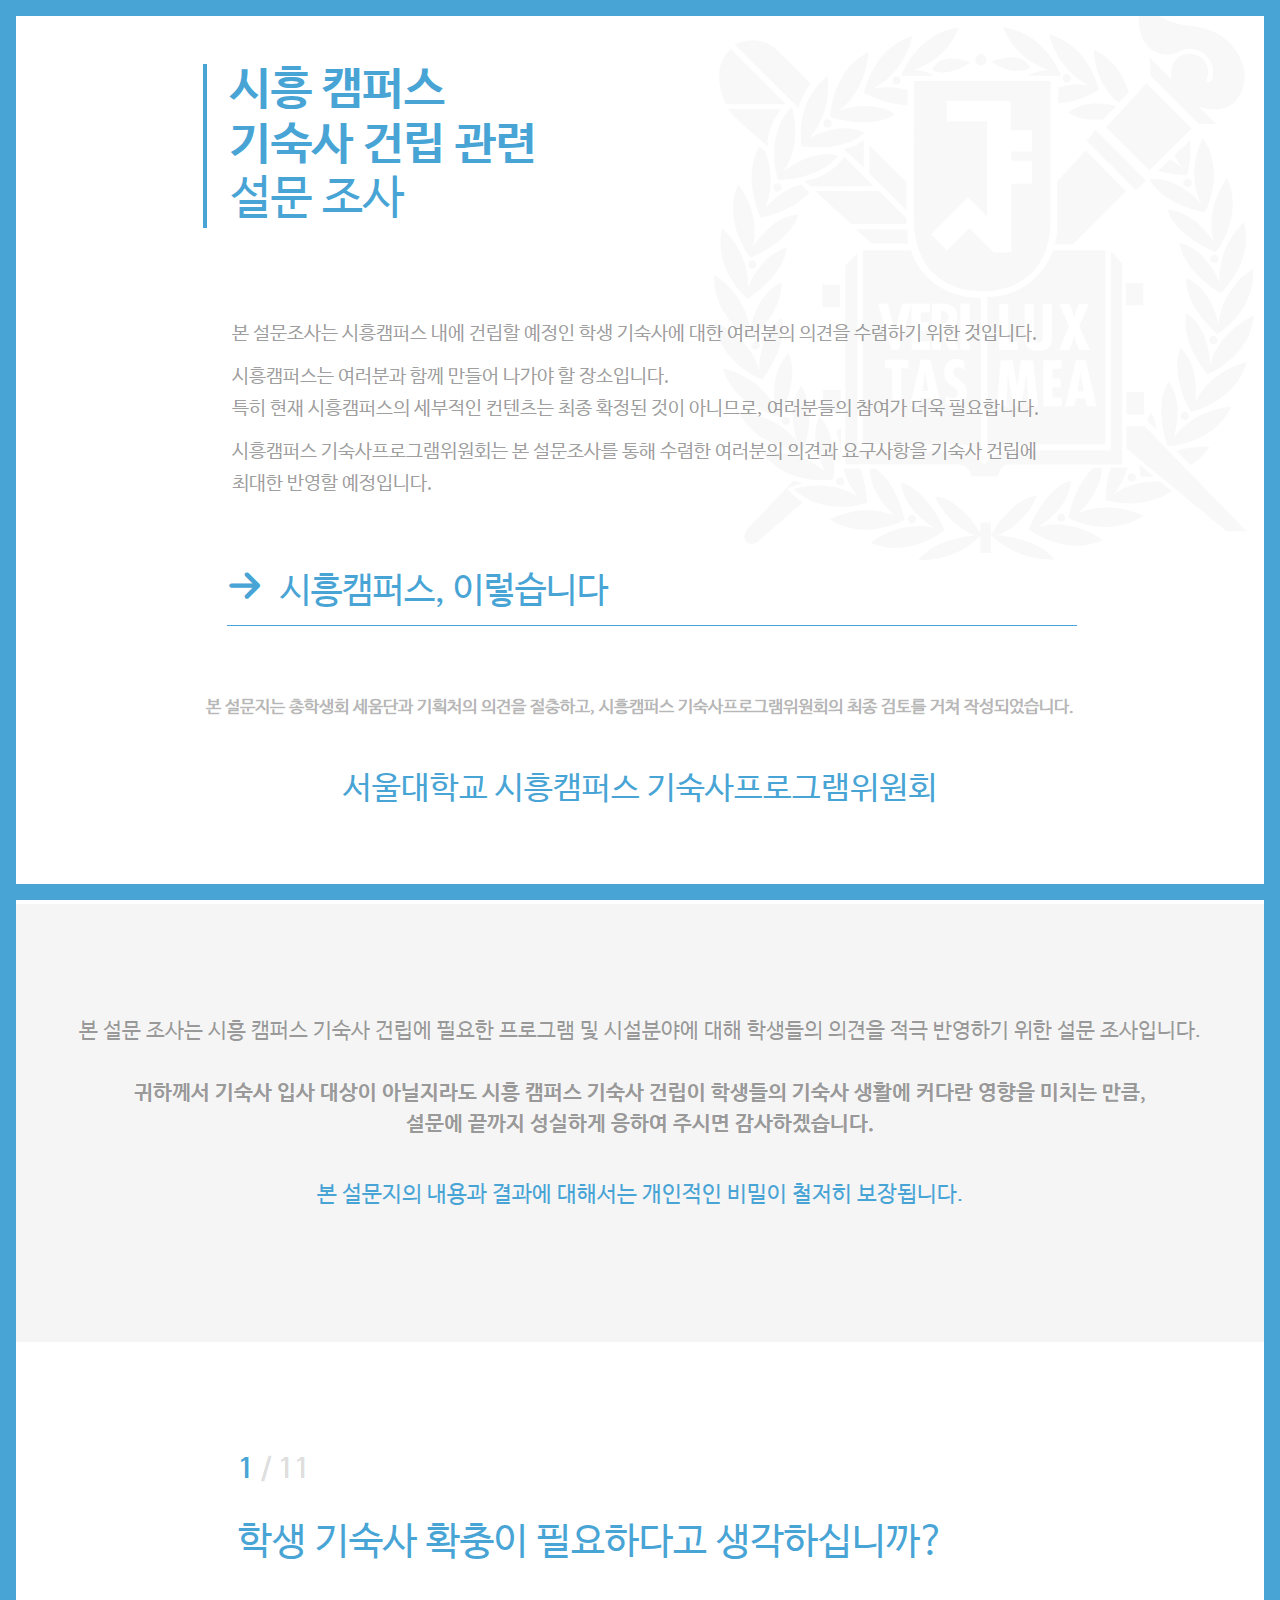
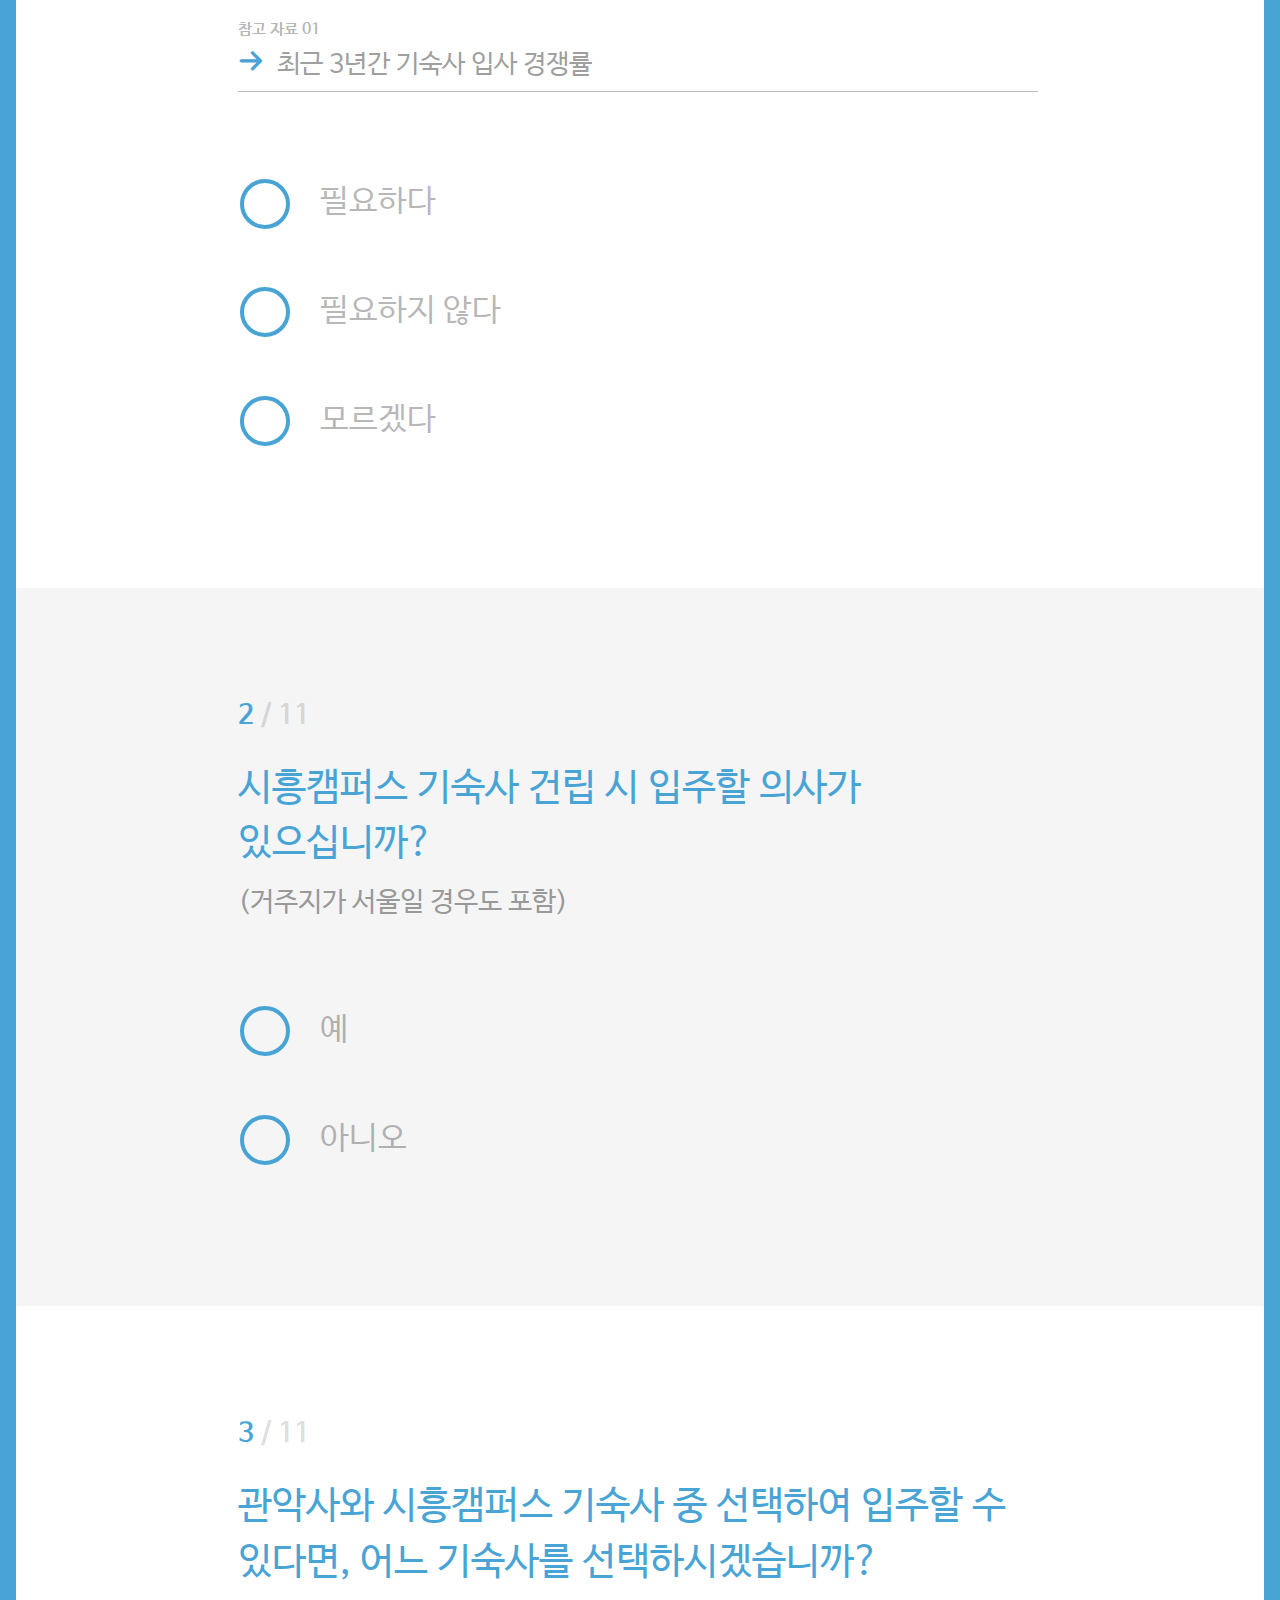
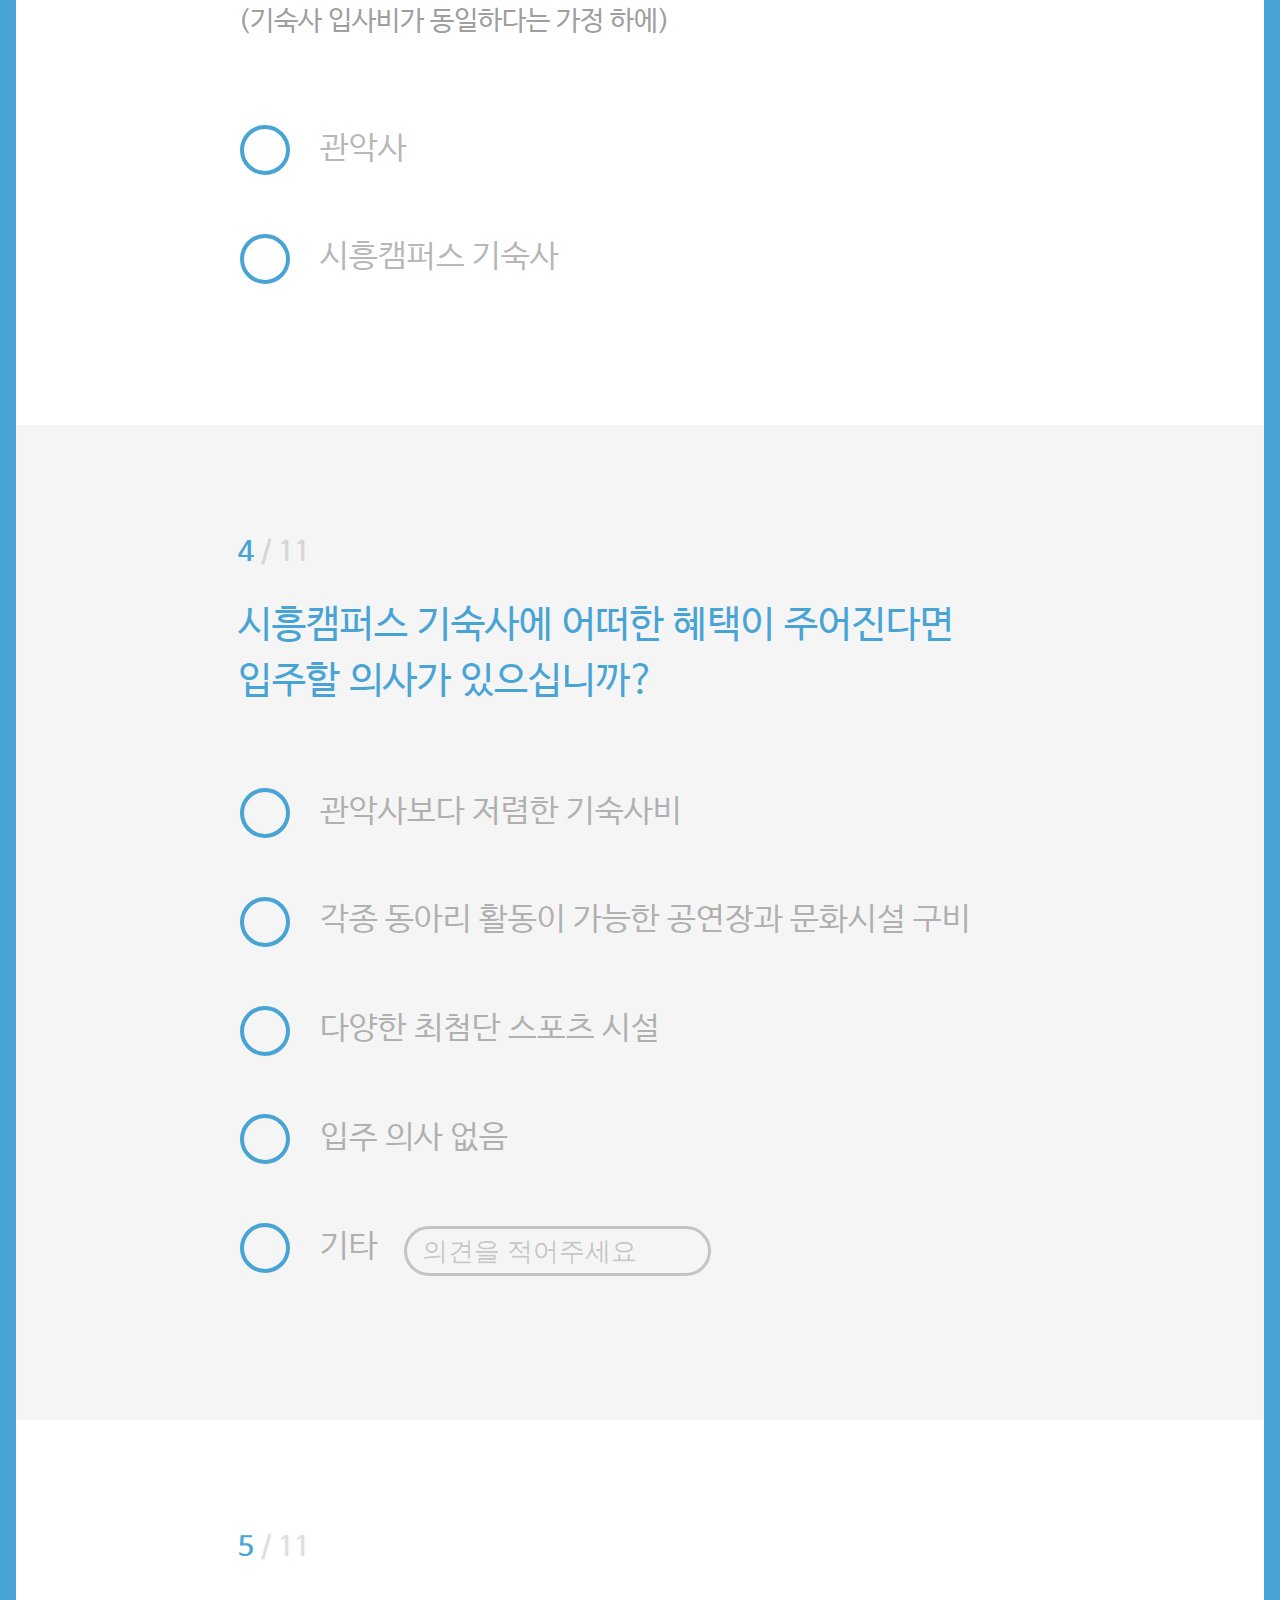
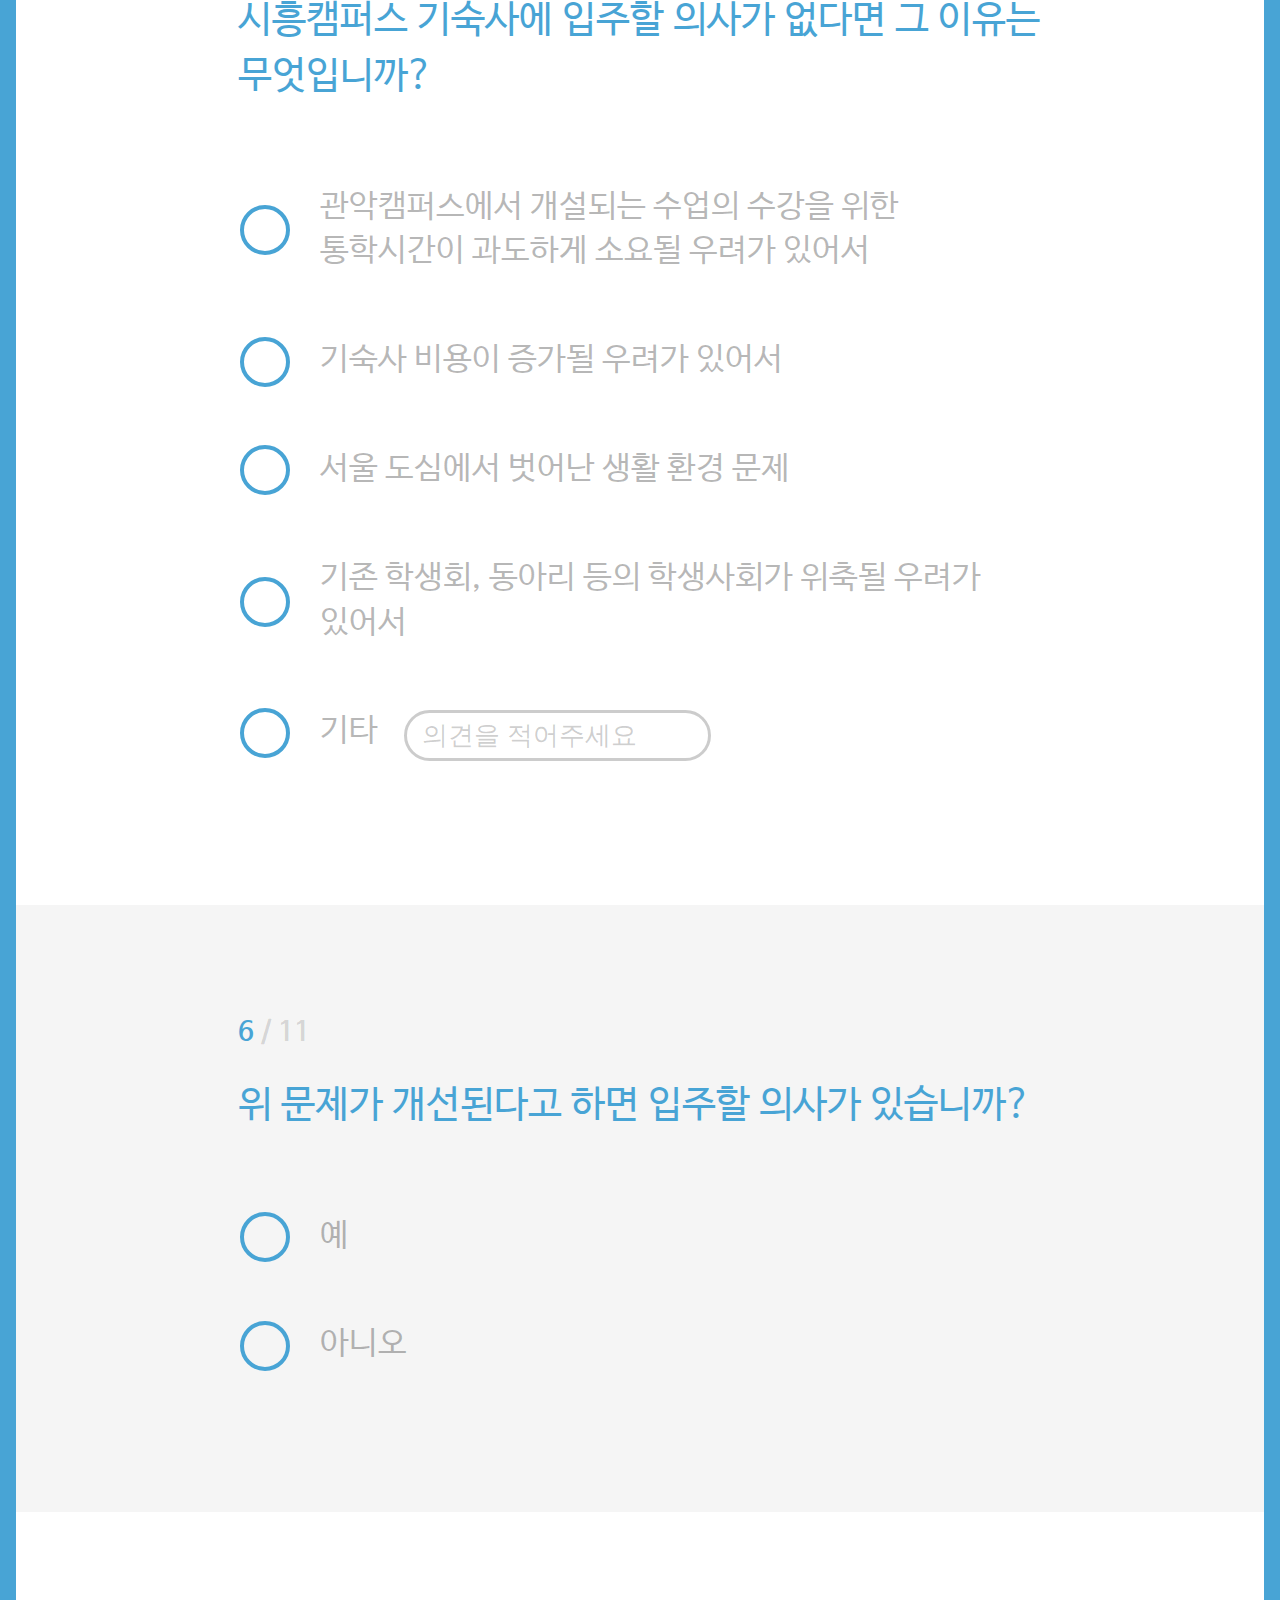
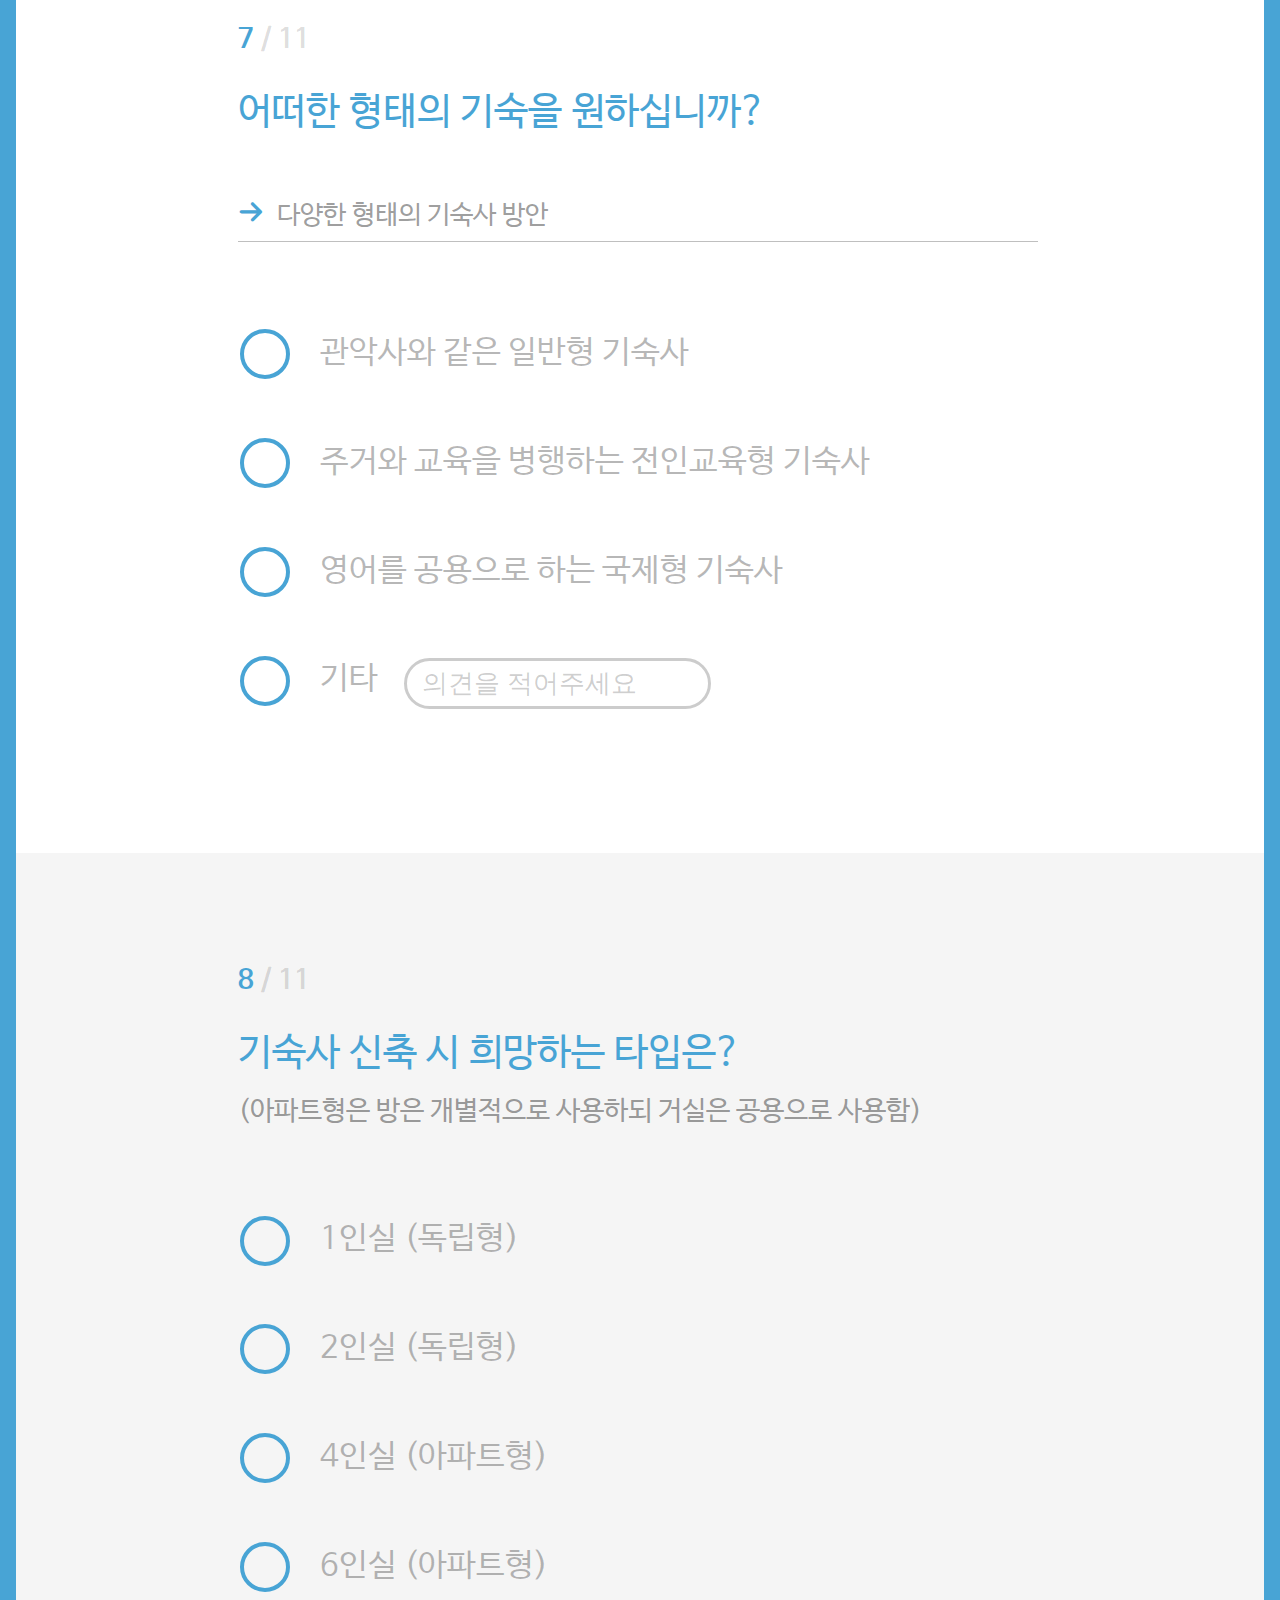
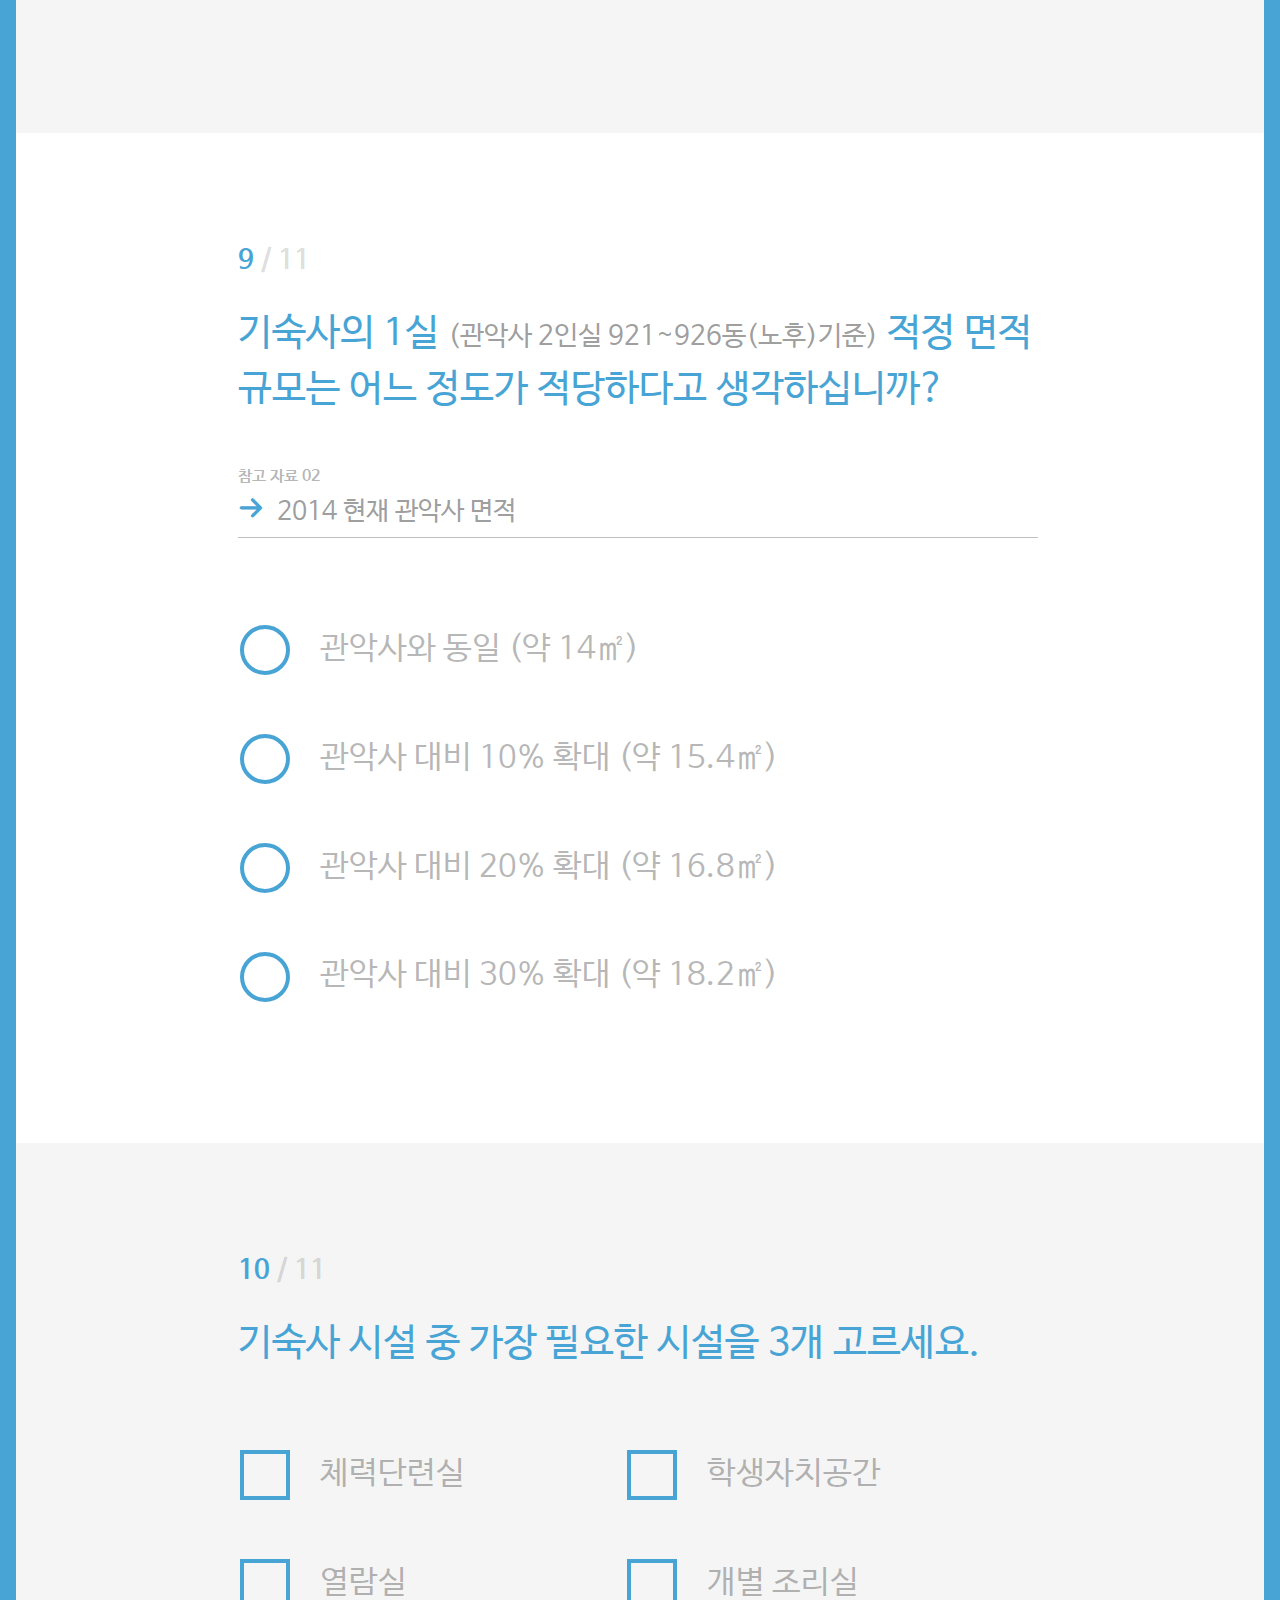
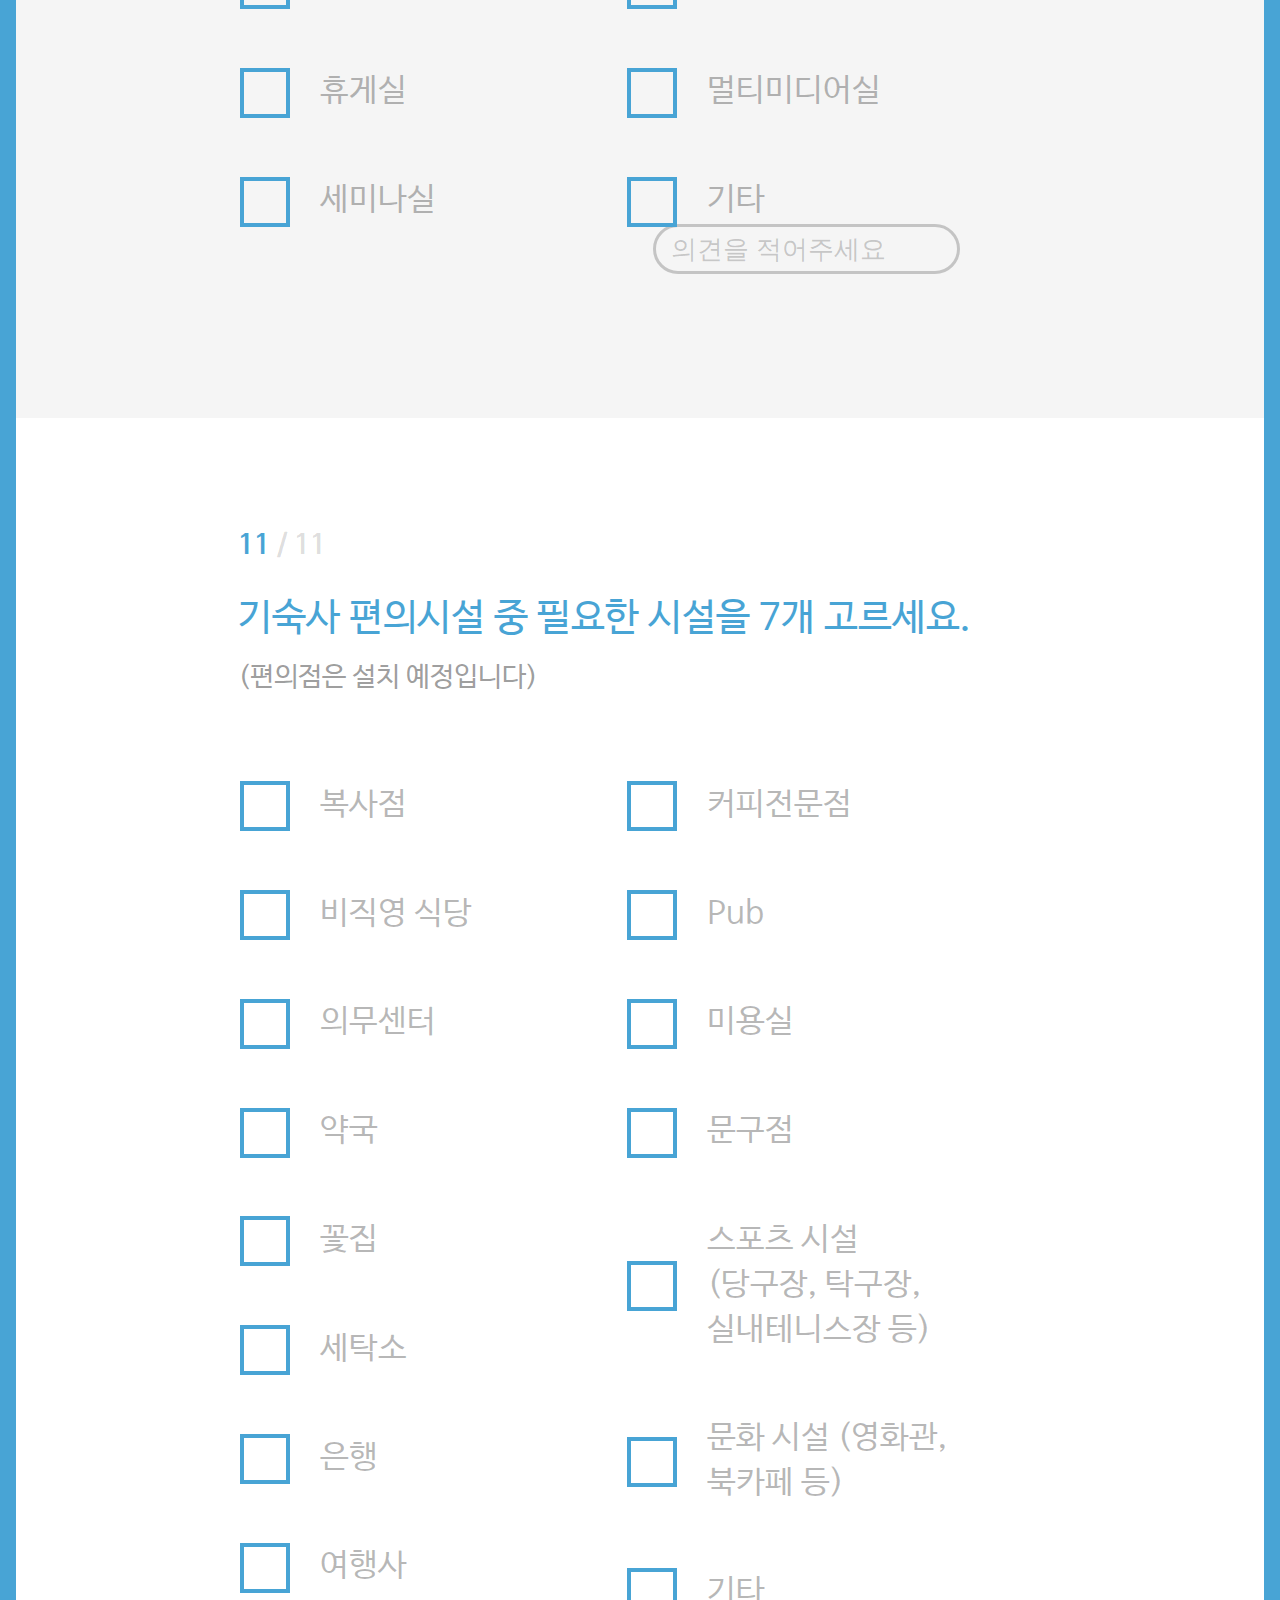
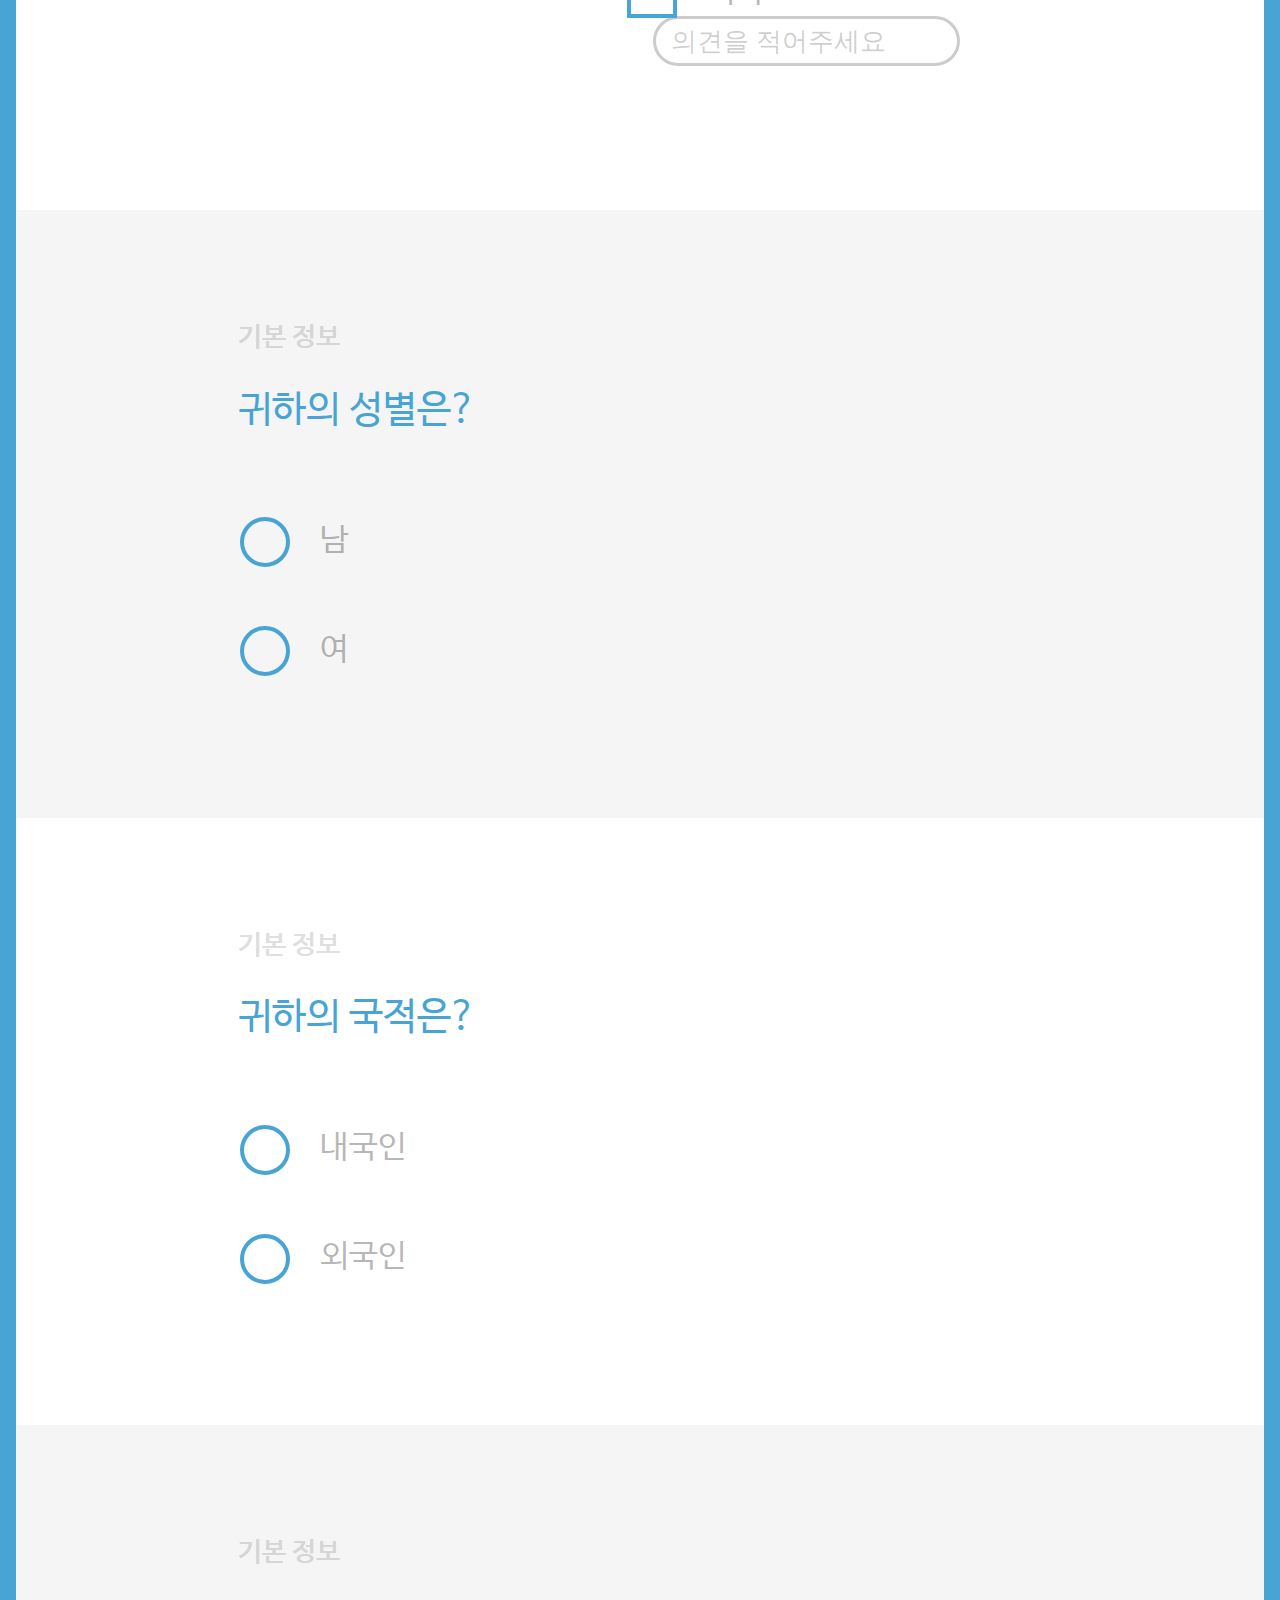
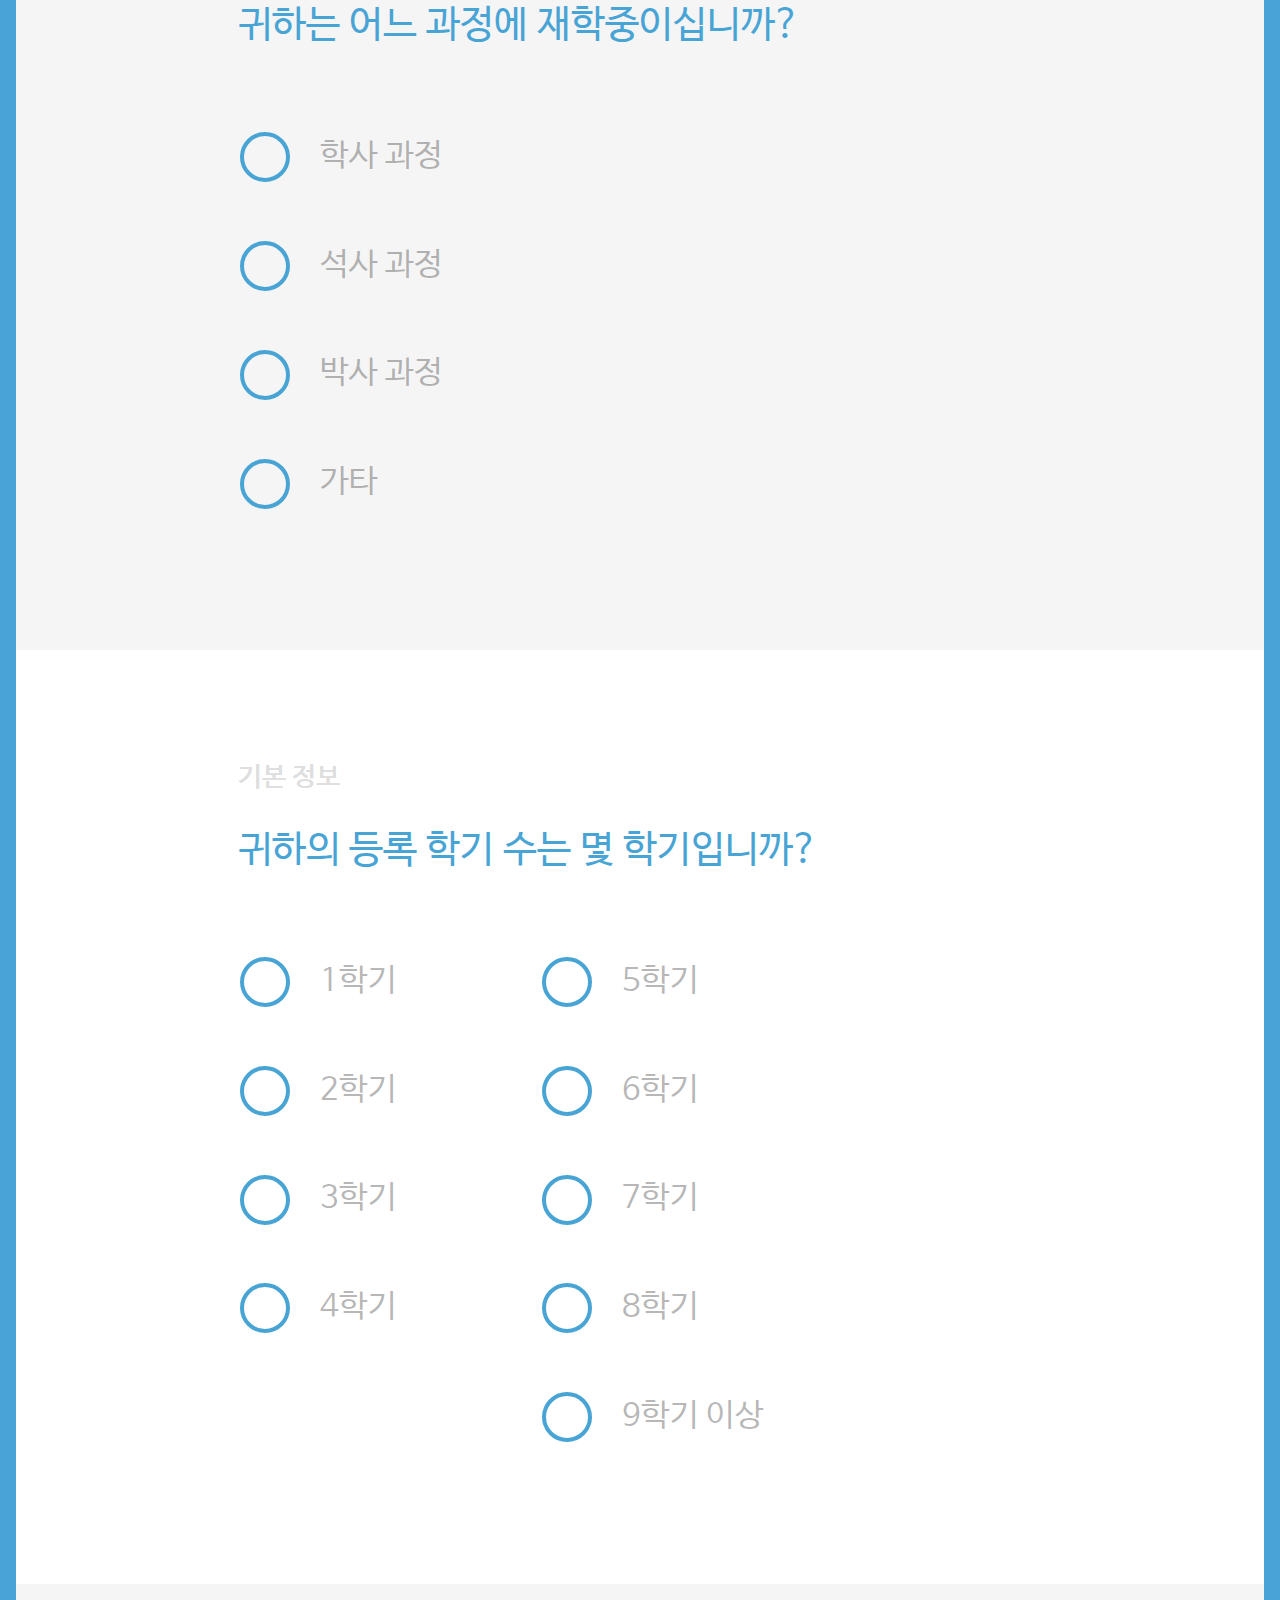
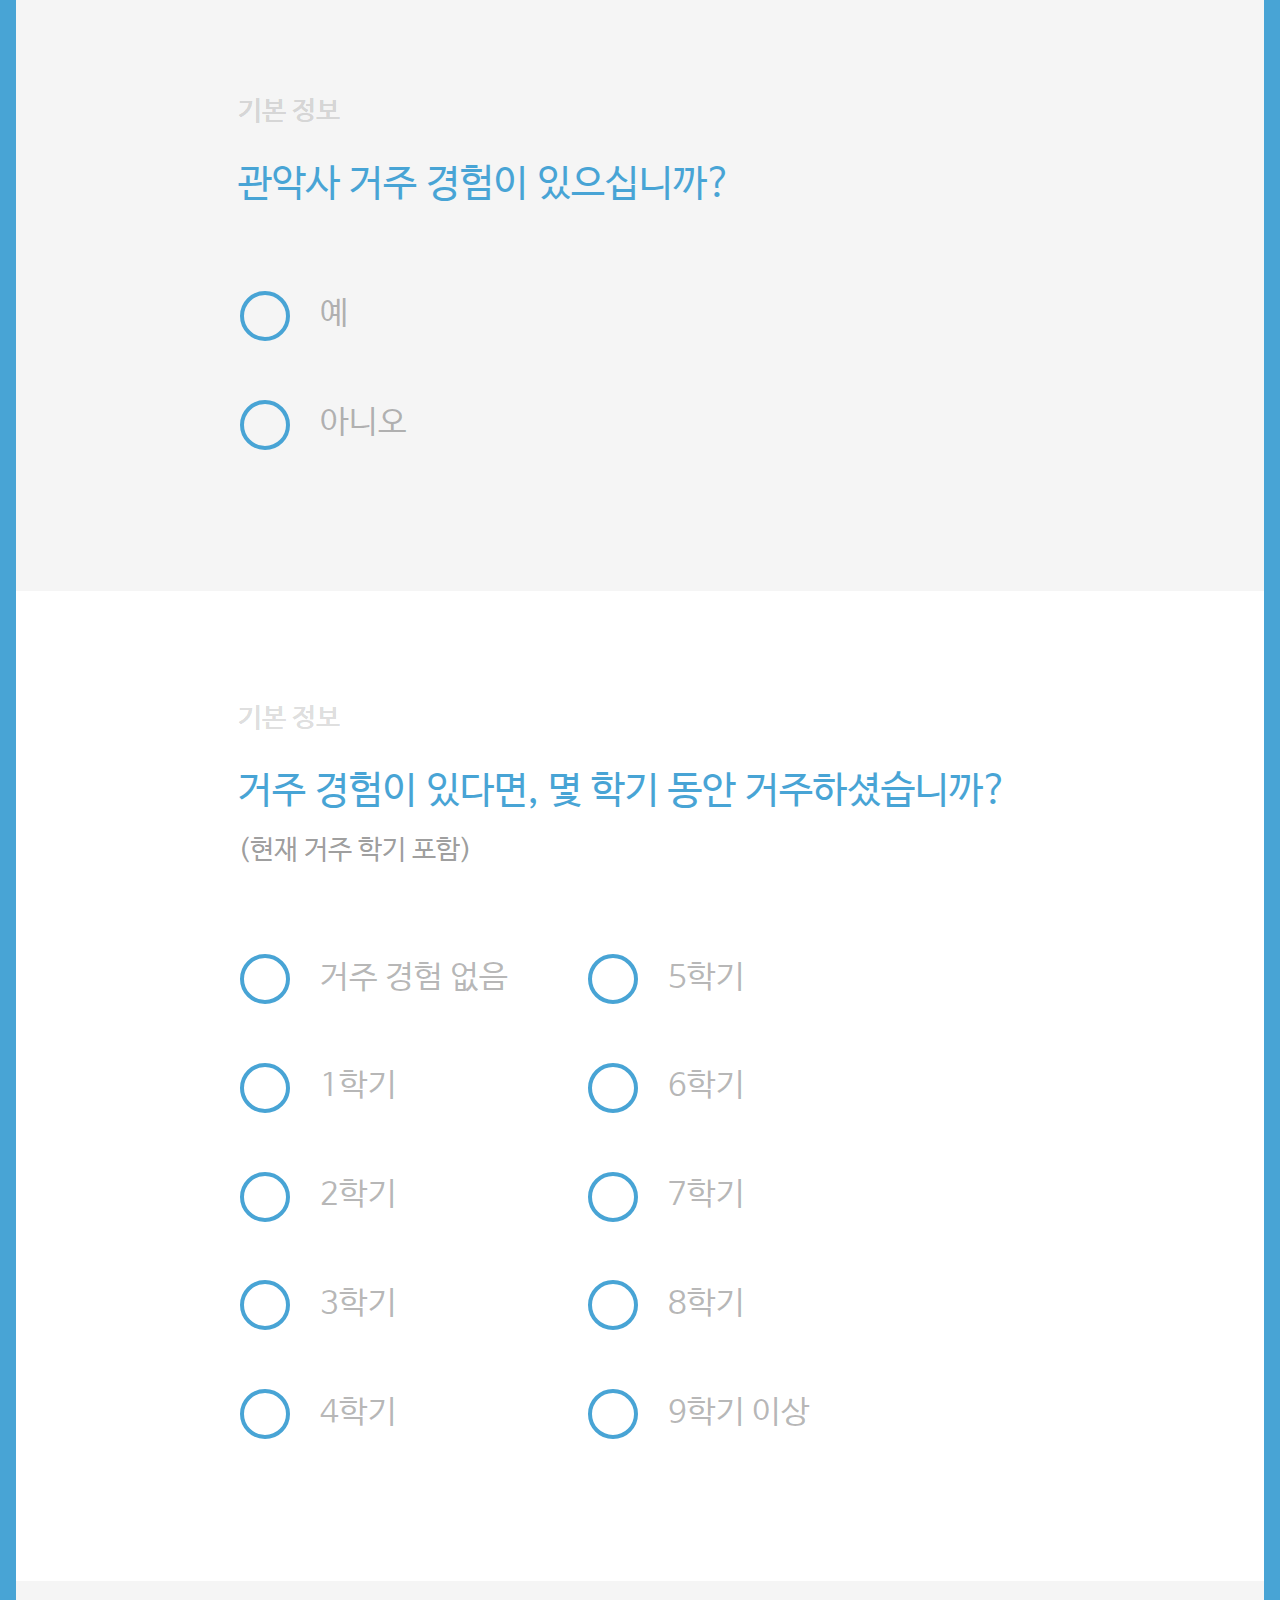
==== commit f7675cb2: "li-etc" ====
--- a/public/index.html
+++ b/public/index.html
@@ -17,17 +17,6 @@
 			    	'scrollSpeed' : 1000
 			    });
 			});
-
-			// $('.etc-trigger').on('change', function() {
-			//     var nextInput = $(this).closest('.etc');
-
-			//     if ( nextInput.hasClass( 'show' ) ) {
-			//     	nextInput.removeClass( 'show' );
-			//     }
-			//     else {
-			//     	nextInput.addClass( 'show' );
-			//     }
-			// });
 		</script>
 
 	</head>
@@ -181,7 +170,7 @@
 						<li><input id="r4-3" name="r4" type="radio" class="trigger"><label for="r4-3">다양한 최첨단 스포츠 시설</label></li>
 						<li><input id="r4-4" name="r4" type="radio" class="trigger"><label for="r4-4">입주 의사 없음</label></li>
 <!-- 기타 란 적는 코딩!! -->		
-						<li><input id="r4-5" name="r4" type="radio" class="etc-trigger"><label for="r4-5">기타</label><input class="etc" type="text" name="etc" placeholder="의견을 적어주세요"></li>
+						<li class="li-etc"><input id="r4-5" name="r4" type="radio" class="etc-trigger"><label for="r4-5">기타</label><input class="etc" type="text" name="etc" placeholder="의견을 적어주세요"></li>
 					
 					</ul>
 				</form>
@@ -198,7 +187,7 @@
 						<li><input id="r5-3" name="r5" type="radio" class="trigger"><label for="r5-3">서울 도심에서 벗어난 생활 환경 문제</label></li>
 						<li><input id="r5-4" name="r5" type="radio" class="trigger"><label for="r5-4">기존 학생회, 동아리 등의 학생사회가 위축될 우려가 있어서</label></li>
 <!-- 기타 란 적는 코딩!! -->		
-						<li><input id="r5-5" name="r5" type="radio"><label for="r5-5">기타</label></li>
+						<li class="li-etc"><input id="r5-5" name="r5" type="radio"><label for="r5-5">기타</label><input class="etc" type="text" name="etc" placeholder="의견을 적어주세요"></li>
 					
 					</ul>
 				</form>
@@ -237,7 +226,7 @@
 						<li><input id="r7-2" name="r7" type="radio" class="trigger"><label for="r7-2">주거와 교육을 병행하는 전인교육형 기숙사</label></li>
 						<li><input id="r7-3" name="r7" type="radio" class="trigger"><label for="r7-3">영어를 공용으로 하는 국제형 기숙사</label></li>
 <!-- 기타 란 적는 코딩!! -->		
-						<li><input id="r7-4" name="r7" type="radio"><label for="r7-4">기타</label></li>
+						<li class="li-etc"><input id="r7-4" name="r7" type="radio"><label for="r7-4">기타</label><input class="etc" type="text" name="etc" placeholder="의견을 적어주세요"></li>
 					</ul>
 				</form>
 			</div>
@@ -334,7 +323,7 @@
 							<li><input id="cb10-6" name="cb10-6" type="checkbox"><label for="cb10-6">개별 조리실</label></li>
 							<li><input id="cb10-7" name="cb10-7" type="checkbox"><label for="cb10-7">멀티미디어실</label></li>
 	<!-- 기타 !! -->
-							<li><input id="cb10-8" name="cb10-8" type="checkbox"><label for="cb10-8">기타</label></li>
+							<li class="li-etc"><input id="cb10-8" name="cb10-8" type="checkbox"><label for="cb10-8">기타</label><input class="etc" type="text" name="etc" placeholder="의견을 적어주세요"></li>
 						</div>
 					</ul>
 				</form>
@@ -363,7 +352,7 @@
 							<li><input id="cb11-13" name="cb11-13" type="checkbox"><label for="cb11-13">스포츠 시설 (당구장, 탁구장, 실내테니스장 등)</label></li>
 							<li><input id="cb11-14" name="cb11-14" type="checkbox"><label for="cb11-14">문화 시설 (영화관, 북카페 등)</label></li>
 	<!-- 기타 !! -->
-							<li><input id="cb11-15" name="cb11-15" type="checkbox"><label for="cb11-15">기타</label></li>	
+							<li class="li-etc"><input id="cb11-15" name="cb11-15" type="checkbox"><label for="cb11-15">기타</label><input class="etc" type="text" name="etc" placeholder="의견을 적어주세요"></li>	
 						</div>
 					</ul>
 				</form>
@@ -521,6 +510,10 @@
 						<li><input id="r18-4" name="r18" type="radio" class="trigger"><label for="r18-4">1시간 30분 이상</label></li>						
 					</ul>
 				</form>
+			</div>
+
+			<div class="section">
+				<a href="done.html"><button class="continue">설문 완료하기</button></a>
 			</div>
 
 
--- a/public/css/vp_css.css
+++ b/public/css/vp_css.css
@@ -25,10 +25,13 @@
   -moz-box-sizing: border-box;
   box-sizing: border-box; }
 
+a {
+  text-decoration: none; }
+
 html {
   font-family: '나눔바른고딕', 'NanumBarunGothic', sans-serif; }
 
-body {
+body, body.done {
   background: #fff;
   color: #48a4d5;
   font-family: '나눔바른고딕', 'NanumBarunGothic', sans-serif;
@@ -38,7 +41,7 @@
   text-decoration: none;
   word-break: keep-all;
   margin: 0; }
-  body::before, body::after {
+  body::before, body.done::before, body::after, body.done::after {
     content: '';
     position: fixed;
     left: 0;
@@ -47,52 +50,76 @@
     height: 1em;
     background: #48a4d5;
     z-index: 1001; }
-  body::after {
+  body::after, body.done::after {
     top: auto;
     bottom: 0; }
 
+body.done {
+  background: #48a4d5;
+  color: #fff;
+  border-color: #fff; }
+  body.done::before, body.done::after {
+    background: #fff; }
+
 bold {
   font-family: 'NanumBarunGothicBold', sans-serif; }
 
-.container {
+.container, .container-done {
   background-image: url(../snu_logo2.svg);
   background-repeat: no-repeat;
   background-position: right top;
   background-attachment: scroll;
   background-size: 35em 35em; }
 
-.container header {
+.container-done {
+  background-image: url(../snu_logo.svg);
+  background-position: center; }
+
+header, header.done {
   margin: 0 auto;
   padding: 4em 15%;
   text-align: left;
   background: transparent; }
-  .container header h1 {
+  header h1, header.done h1 {
     font-size: 2.85em;
     line-height: 1.2;
     margin: 0 0 2em 0;
     font-weight: 400;
     border-left: 4px solid #48a4d5;
     padding: 0 0 0 0.5em; }
-  .container header h2 {
+  header h2, header.done h2 {
     font-size: 2em;
     font-weight: 400;
     text-align: center;
     margin: 1em 0; }
-  .container header h4 {
+  header h4, header.done h4 {
     font-size: 1.2em;
     line-height: 1.65;
     margin: 0.6em 0 0 1.5em;
     font-weight: 400;
     color: rgba(0, 0, 0, 0.4); }
-  .container header h5 {
+  header h5, header.done h5 {
     font-size: 1.05em;
     color: rgba(0, 0, 0, 0.3);
     margin: 2em 0 0 0;
     text-align: center;
     line-height: 1.5; }
-  .container header p {
+  header p, header.done p {
     font-size: 1.2em;
     font-weight: 400; }
+
+header.done {
+  padding: 15em 0;
+  text-align: center; }
+  header.done h1 {
+    font-size: 2.5em;
+    line-height: 1.4;
+    margin: 0.8em 0 3em 0;
+    padding: 0; }
+  header.done h5 {
+    font-size: 1.2em;
+    color: rgba(0, 0, 0, 0.25);
+    letter-spacing: 6px; }
 
 .header {
   margin: 0 auto;
@@ -219,6 +246,8 @@
   padding: 7em 0; }
   .section:nth-child(even) {
     background: rgba(0, 0, 0, 0.04); }
+  .section:last-child {
+    padding: 3em 0 4em 0; }
 
 .vp-custom {
   padding: 0 3em;
@@ -284,18 +313,18 @@
     vertical-align: middle;
     z-index: 100; }
   .vp-custom input[type="text"] {
-    display: none;
-    font-size: 1.5em;
-    color: #fff;
-    width: 14em;
+    font-size: 1.6em;
+    color: #48a4d5;
+    width: 12em;
     background: transparent;
     margin: 0 0 0 1em;
     padding: 0.3em 0.1em 0.3em 0.6em;
     border: 3px solid;
-    border-color: rgba(0, 0, 0, 0.3); }
+    border-color: rgba(0, 0, 0, 0.2);
+    border-radius: 30px; }
     .vp-custom input[type="text"]:focus {
       outline: none;
-      border-color: #fff; }
+      border-color: #48a4d5; }
   .vp-custom svg {
     position: absolute;
     width: 40px;
@@ -350,29 +379,62 @@
   padding-right: 7em;
   width: 33%; }
 
+button.continue, button.done {
+  display: block;
+  padding: 0.82em 1.6em 0.7em 1.6em;
+  border: 3px solid #48a4d5;
+  border-radius: 40px;
+  font-family: 'NanumBarunGothicBold', sans-serif;
+  color: #48a4d5;
+  margin: 0 auto;
+  font-size: 1.7em;
+  text-align: center;
+  background: transparent;
+  cursor: pointer;
+  -webkit-transition: color 0.3s;
+  transition: color 0.3s;
+  -webkit-transition: background 0.3s;
+  transition: background 0.3s; }
+  button.continue:hover, button.done:hover {
+    background: #48a4d5;
+    color: #fff; }
+
+button.done {
+  border-color: #fff;
+  color: #fff; }
+  button.done:hover {
+    background: #fff;
+    color: #48a4d5; }
+
 @media screen and (max-width: 50em) {
-  body {
+  body, body.done {
     border: none; }
-    body::before, body::after {
+    body::before, body.done::before, body::after, body.done::after {
       position: relative; }
 
-  .container {
+  .container, .container-done {
     background-position: right top;
     background-size: 15em 15em; }
 
-  .container header {
+  .container-done {
+    background-position: center; }
+
+  header, header.done {
     font-size: 90%;
     padding: 4em 1em; }
-    .container header h1 {
+    header h1, header.done h1 {
       font-size: 2.3em; }
-    .container header h2 {
+    header h2, header.done h2 {
       font-size: 1em;
       font-family: 'NanumBarunGothicBold', sans-serif; }
-    .container header h4 {
+    header h4, header.done h4 {
       margin: 0.8em 0 0 0;
       line-height: 1.5; }
-    .container header h5 {
+    header h5, header.done h5 {
       font-size: 0.9em; }
+
+  header.done h5 {
+    letter-spacing: 0px; }
 
   .vp-accordion {
     margin: 1em 0 0 0; }
@@ -394,6 +456,10 @@
 
   .vp-custom {
     padding: 0 1.6em; }
+    .vp-custom li.li-etc {
+      line-height: 3; }
+      .vp-custom li.li-etc input[type="text"] {
+        margin: 0 0 0 4em; }
 
   .table {
     margin: 0; }
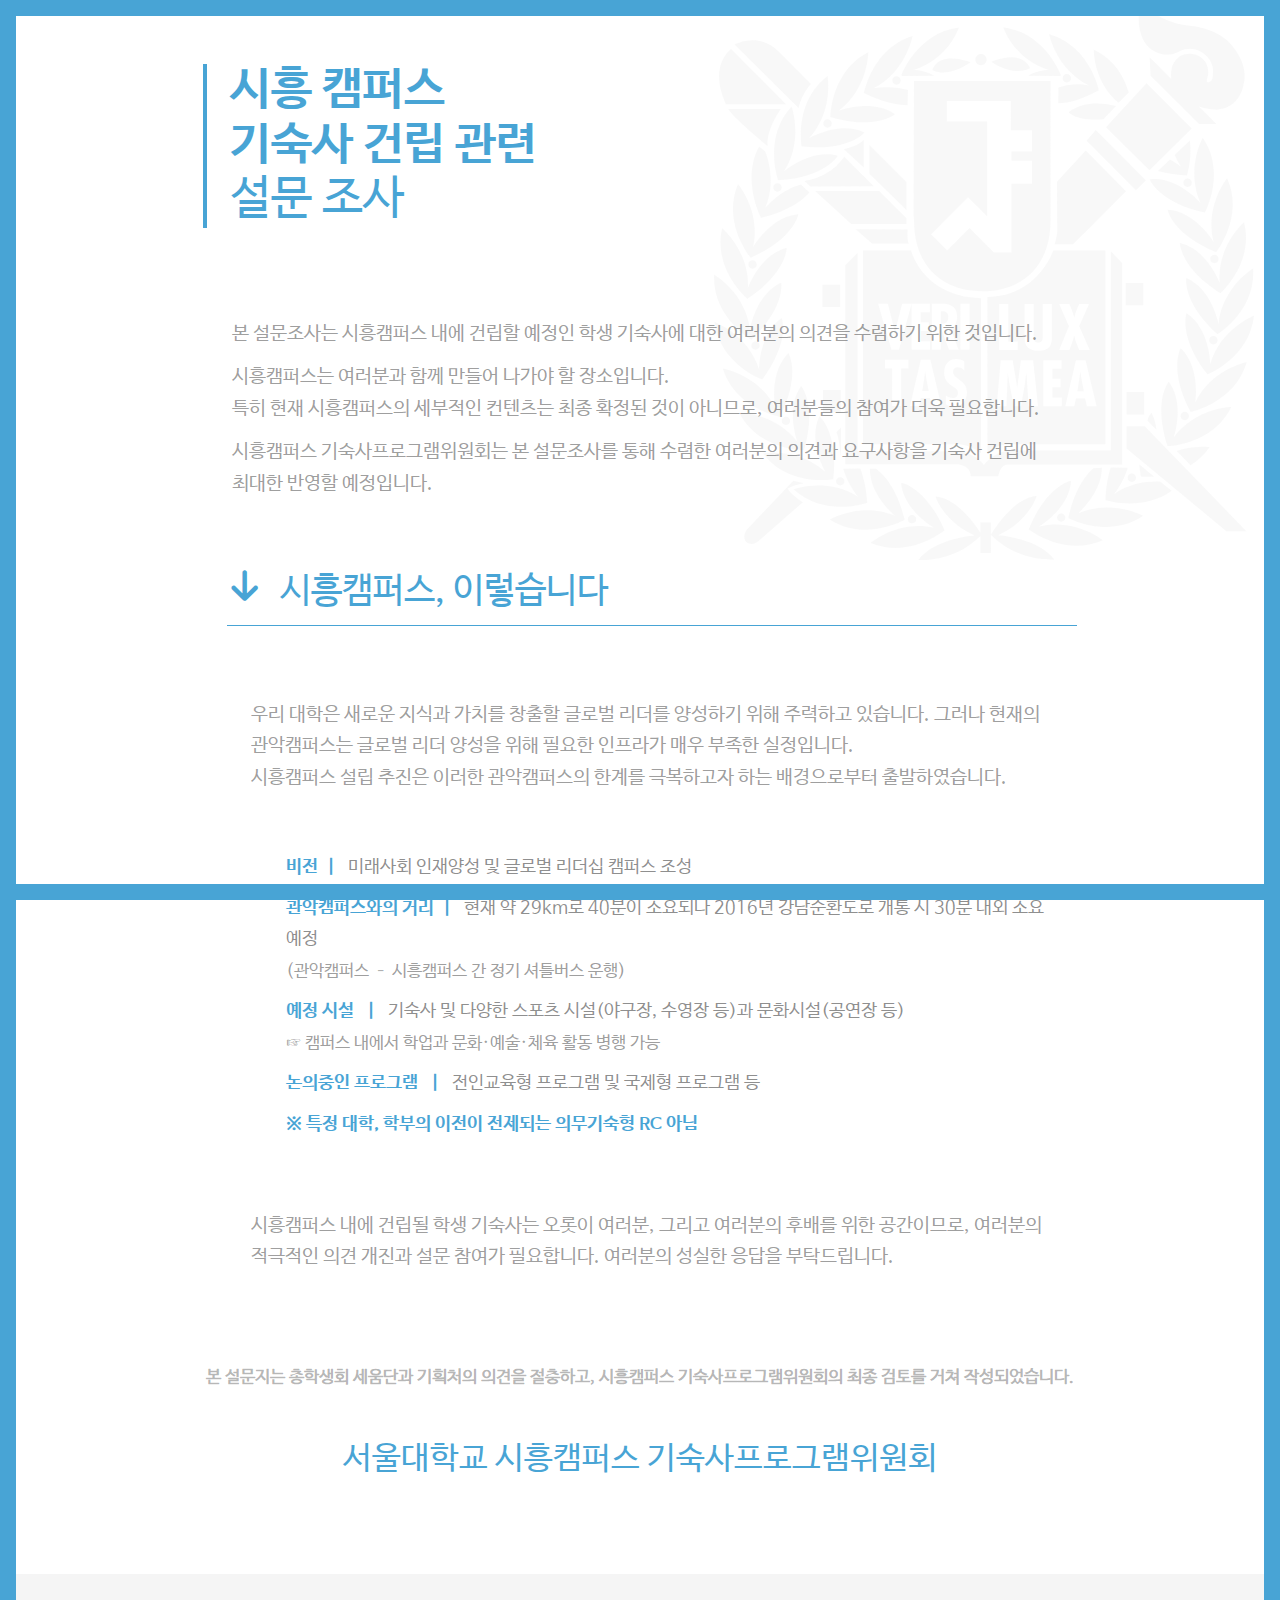
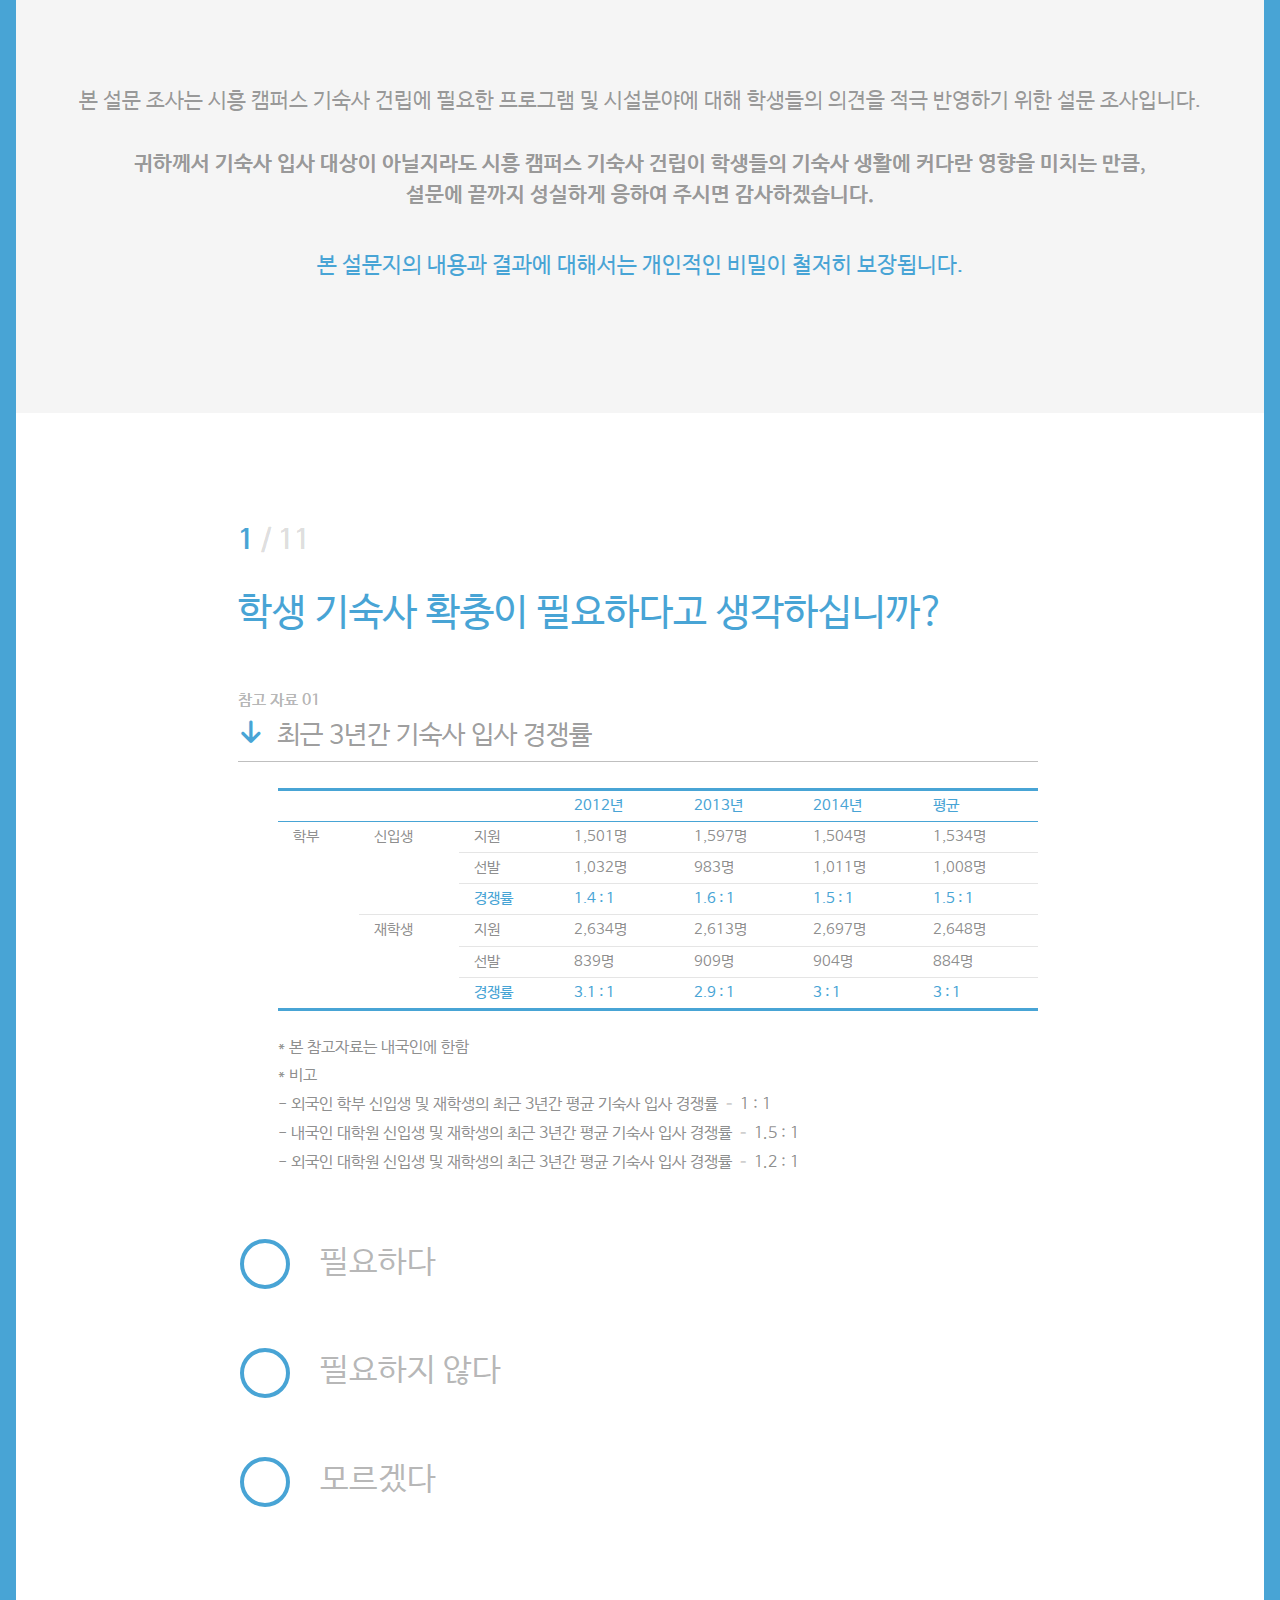
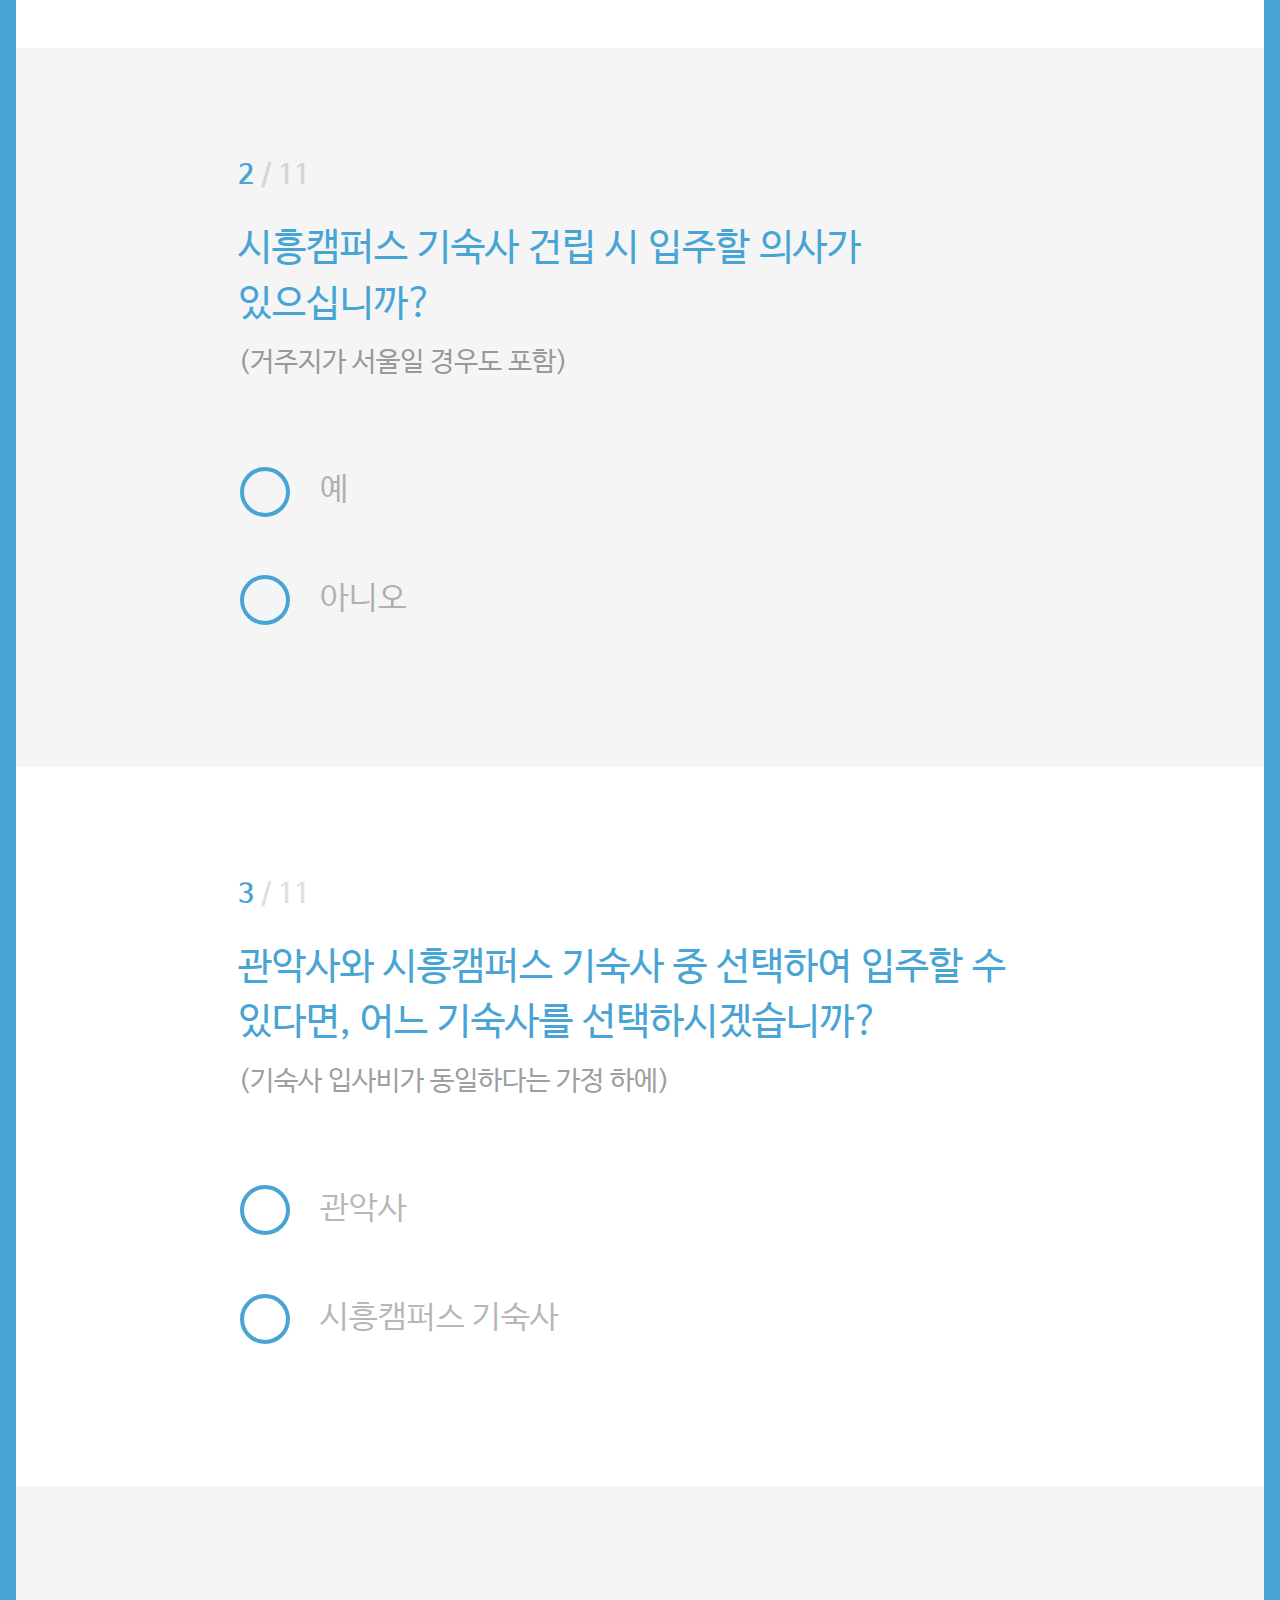
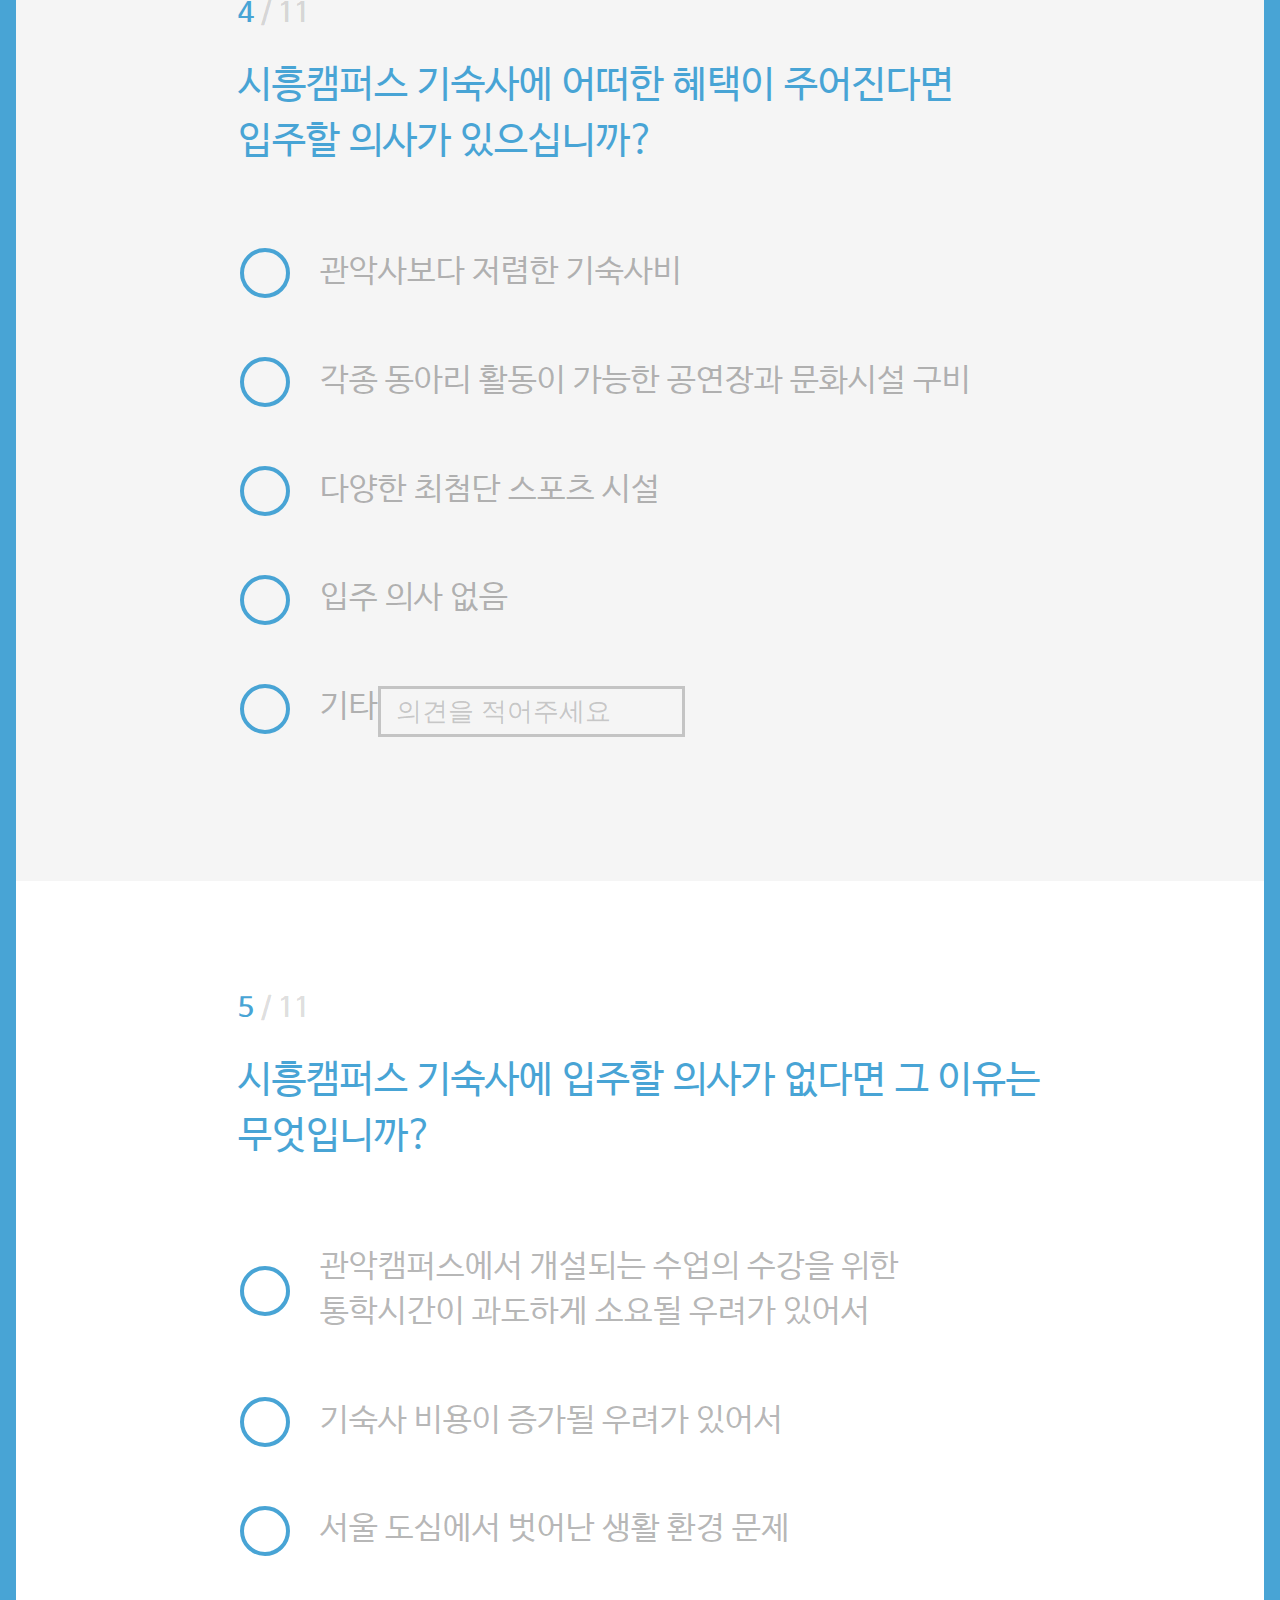
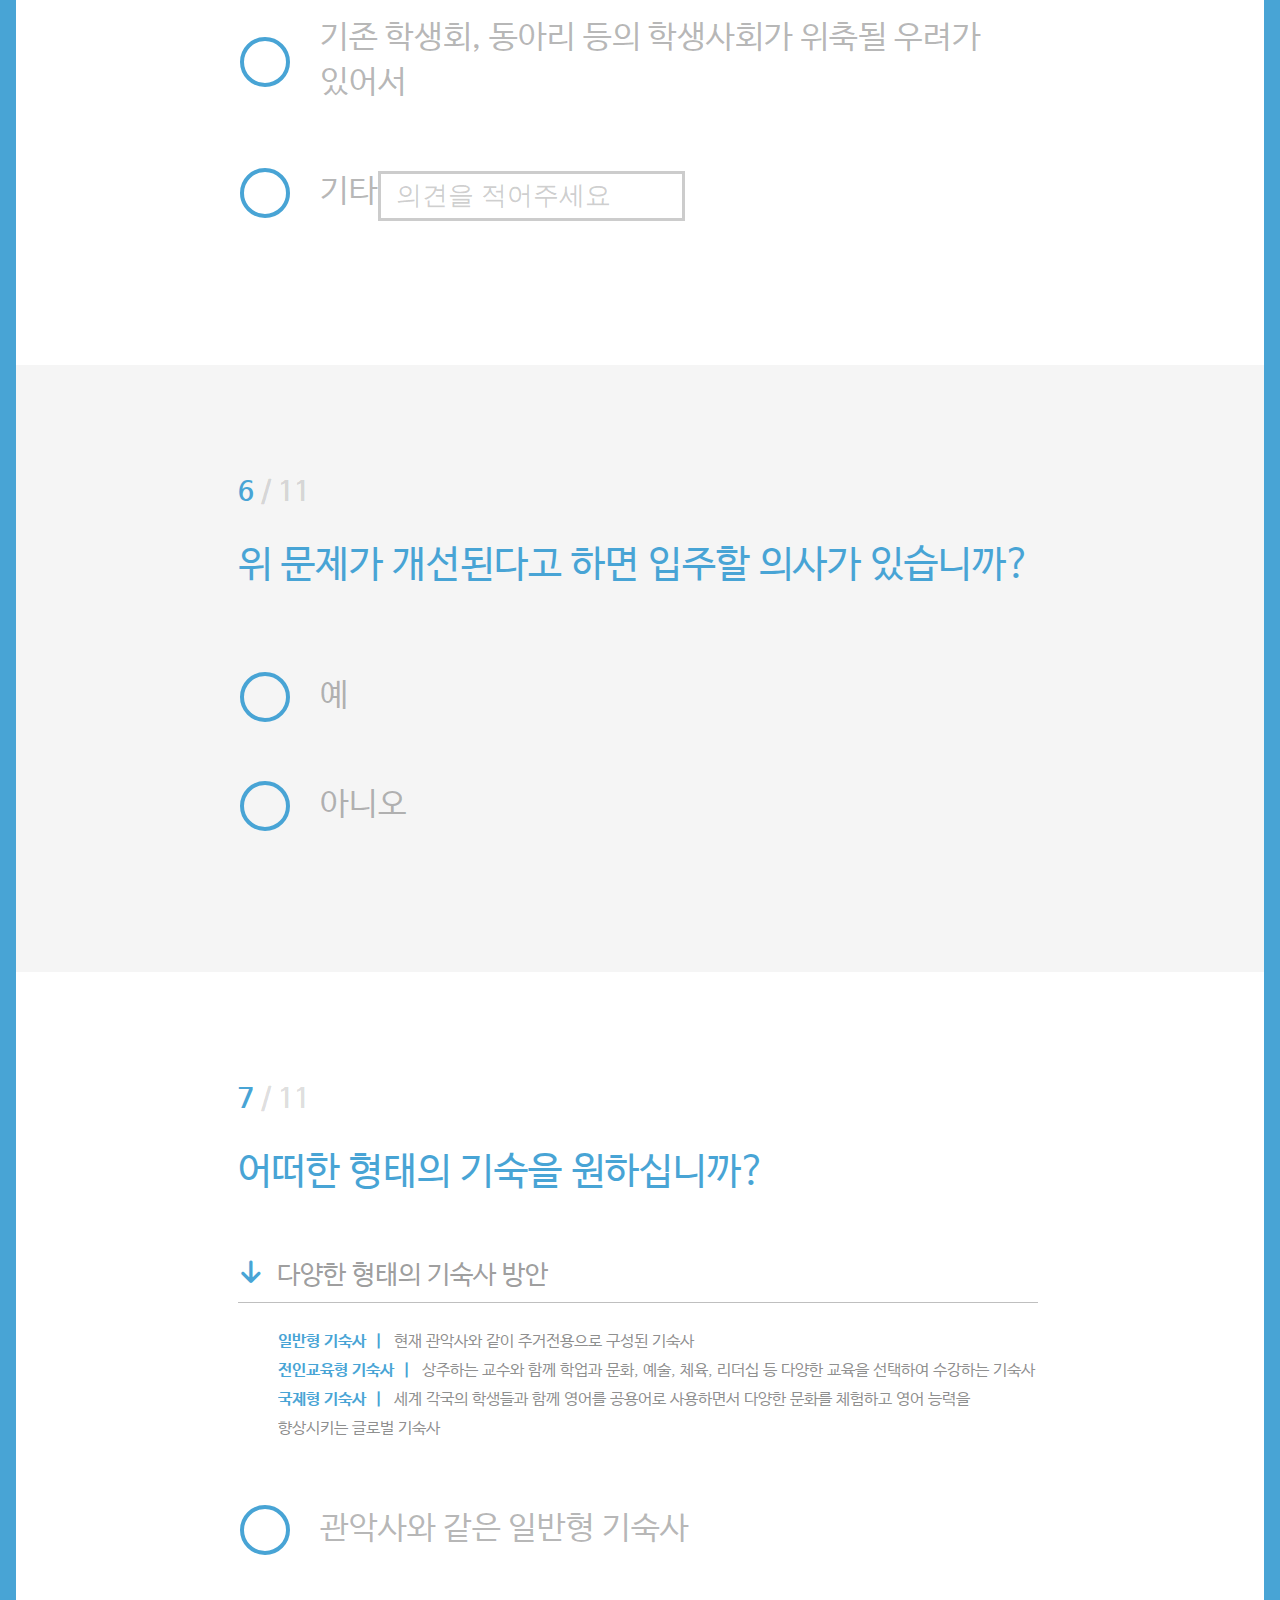
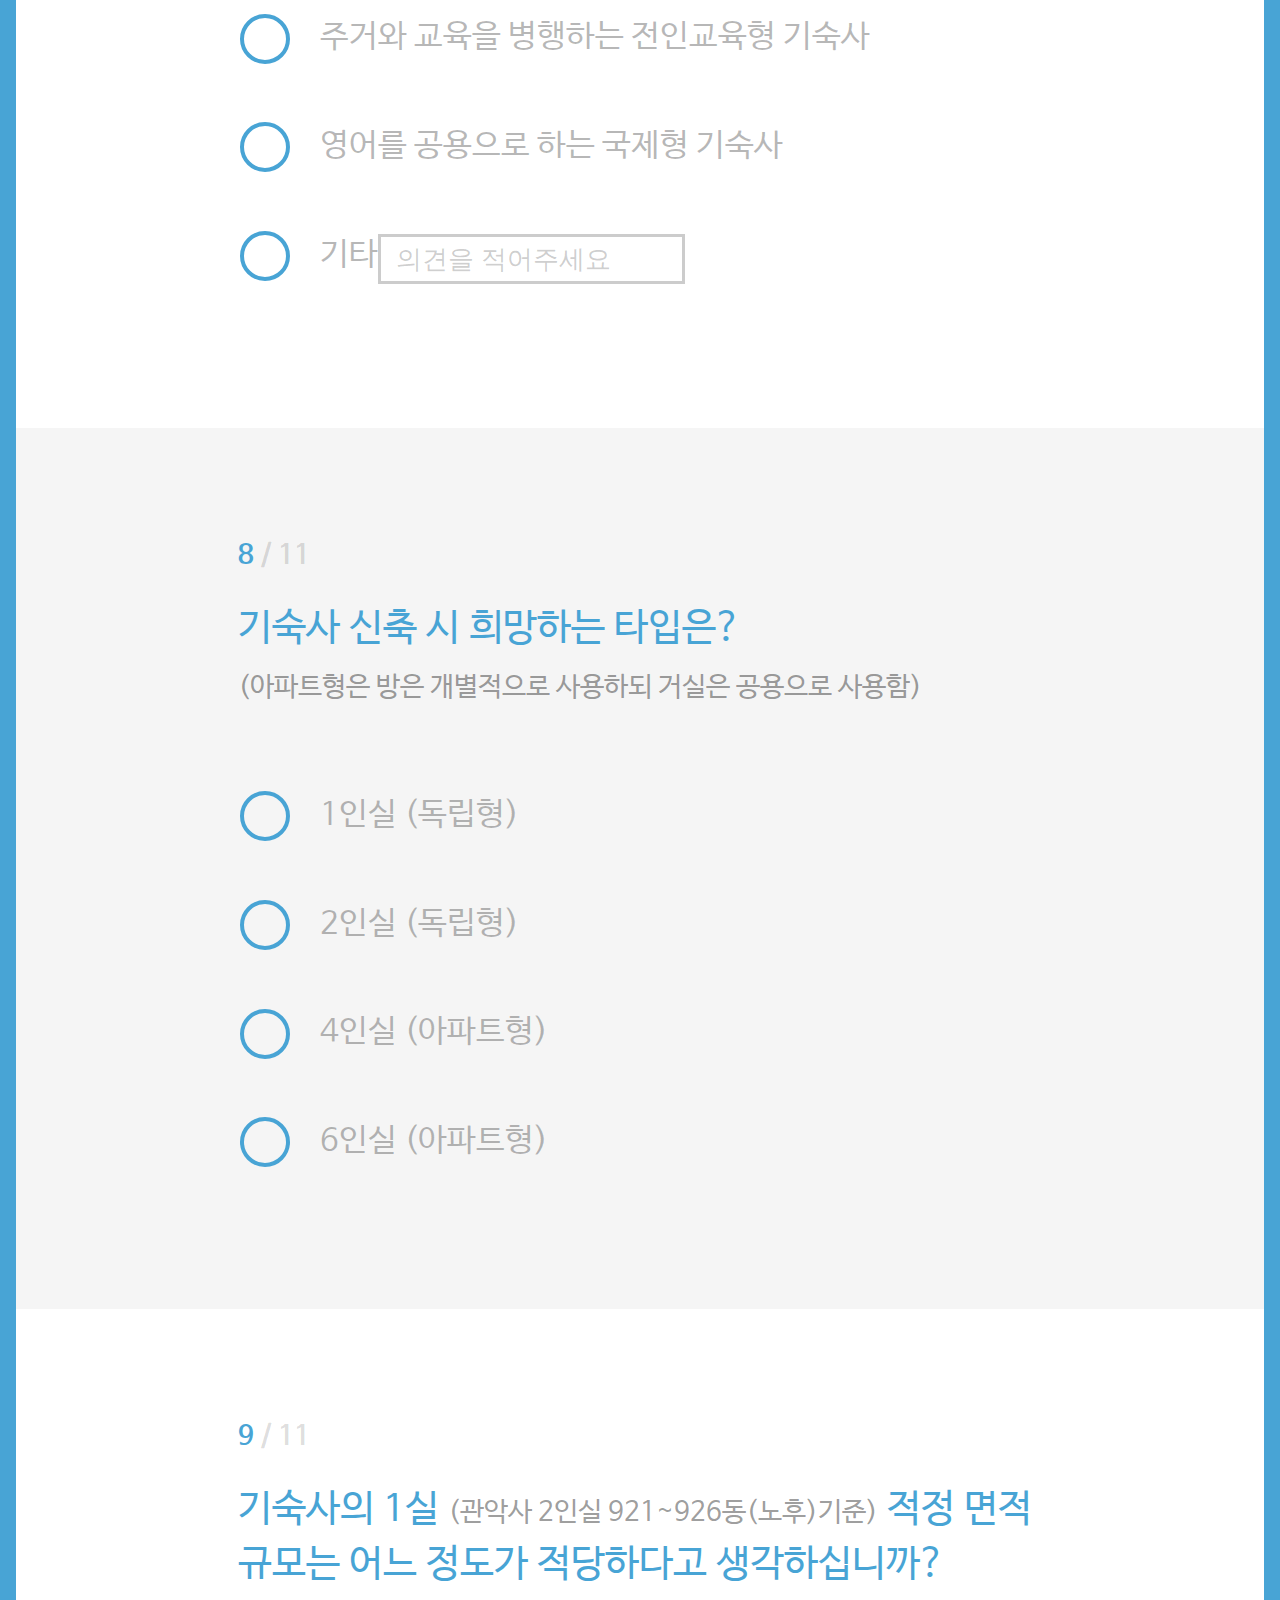
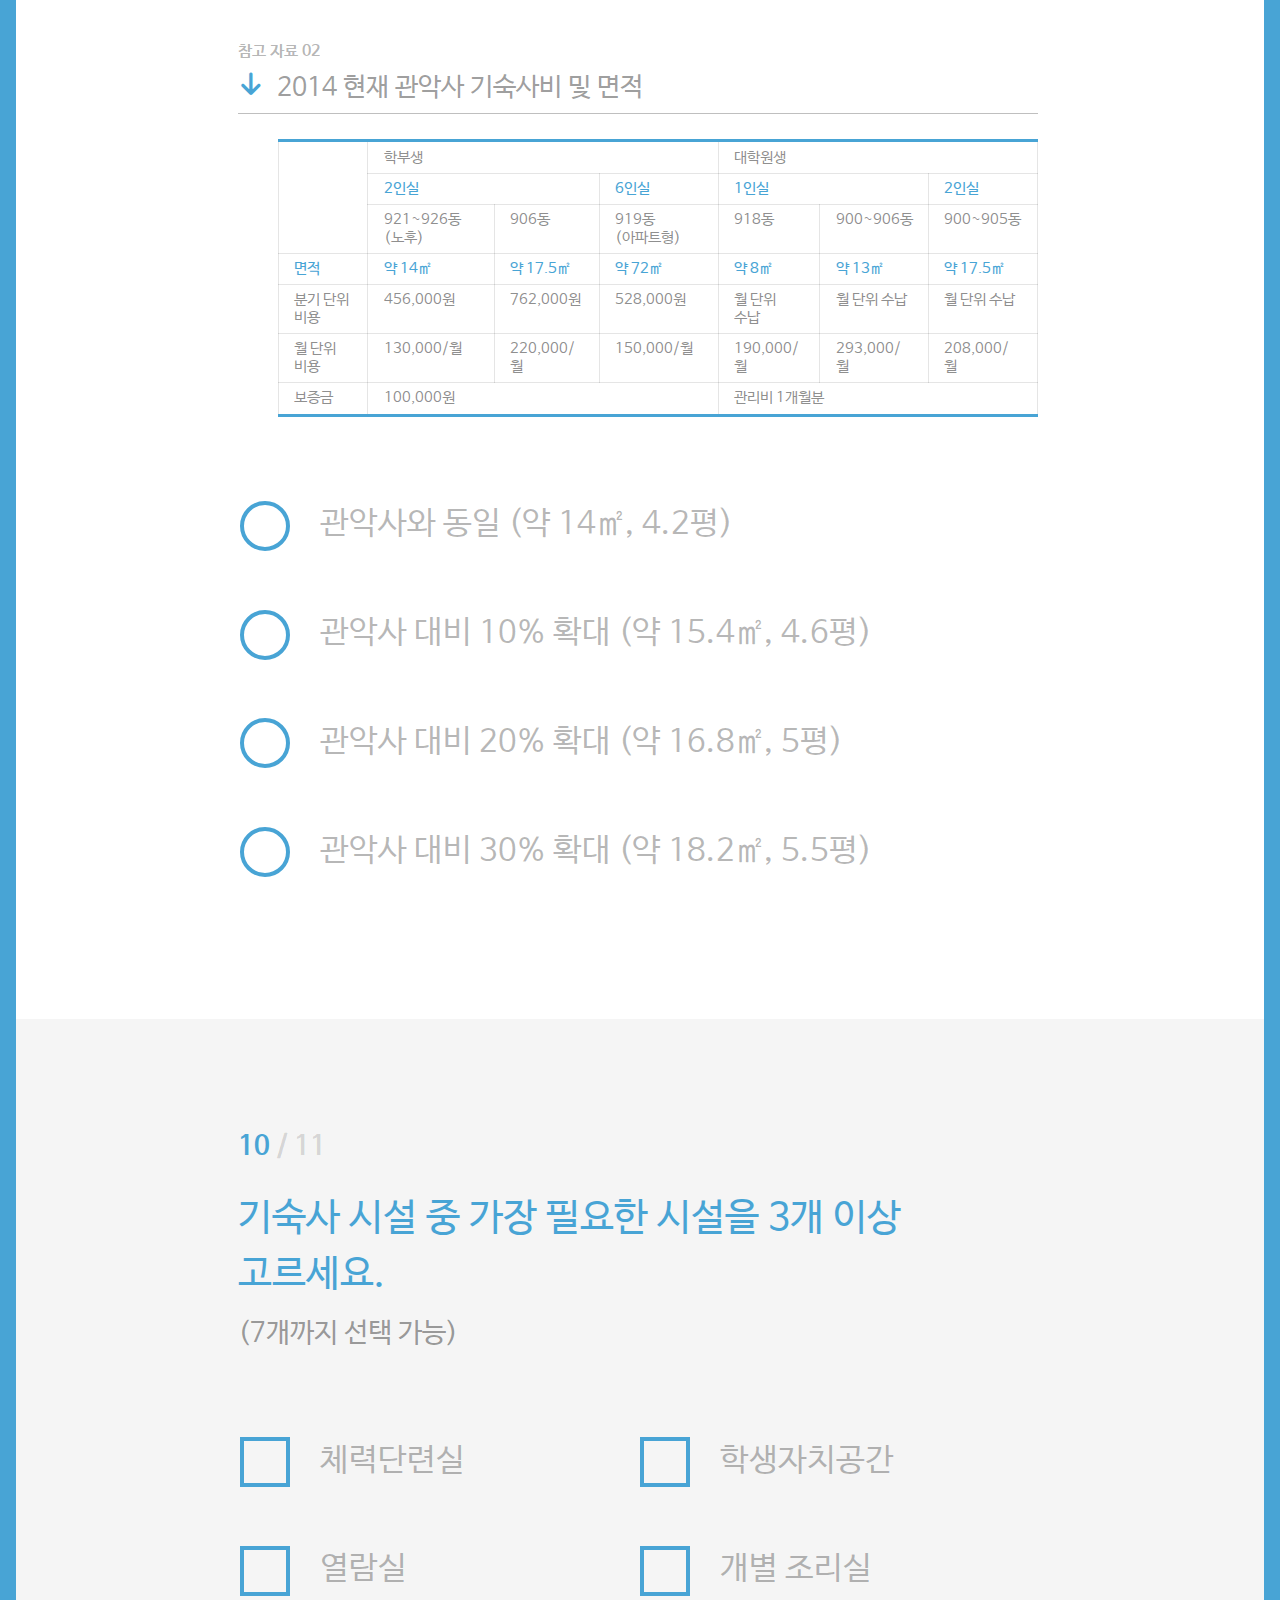
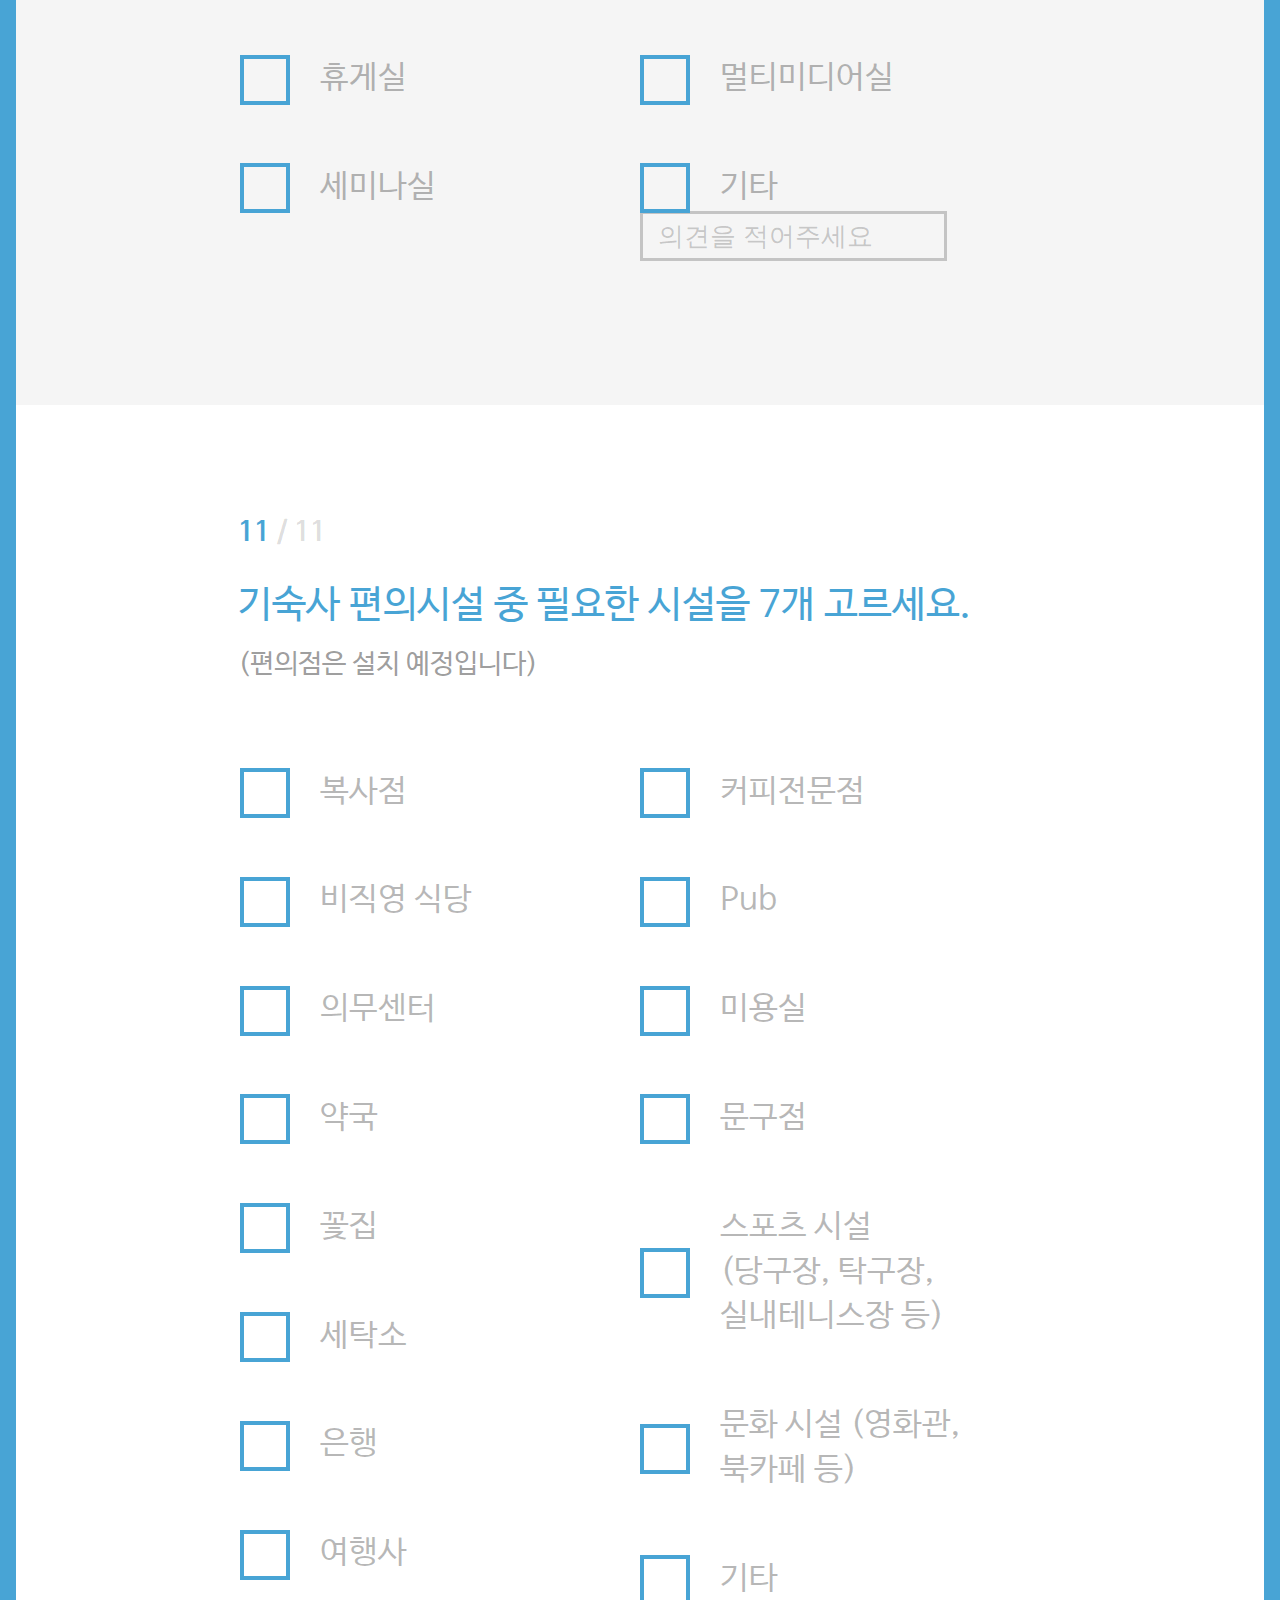
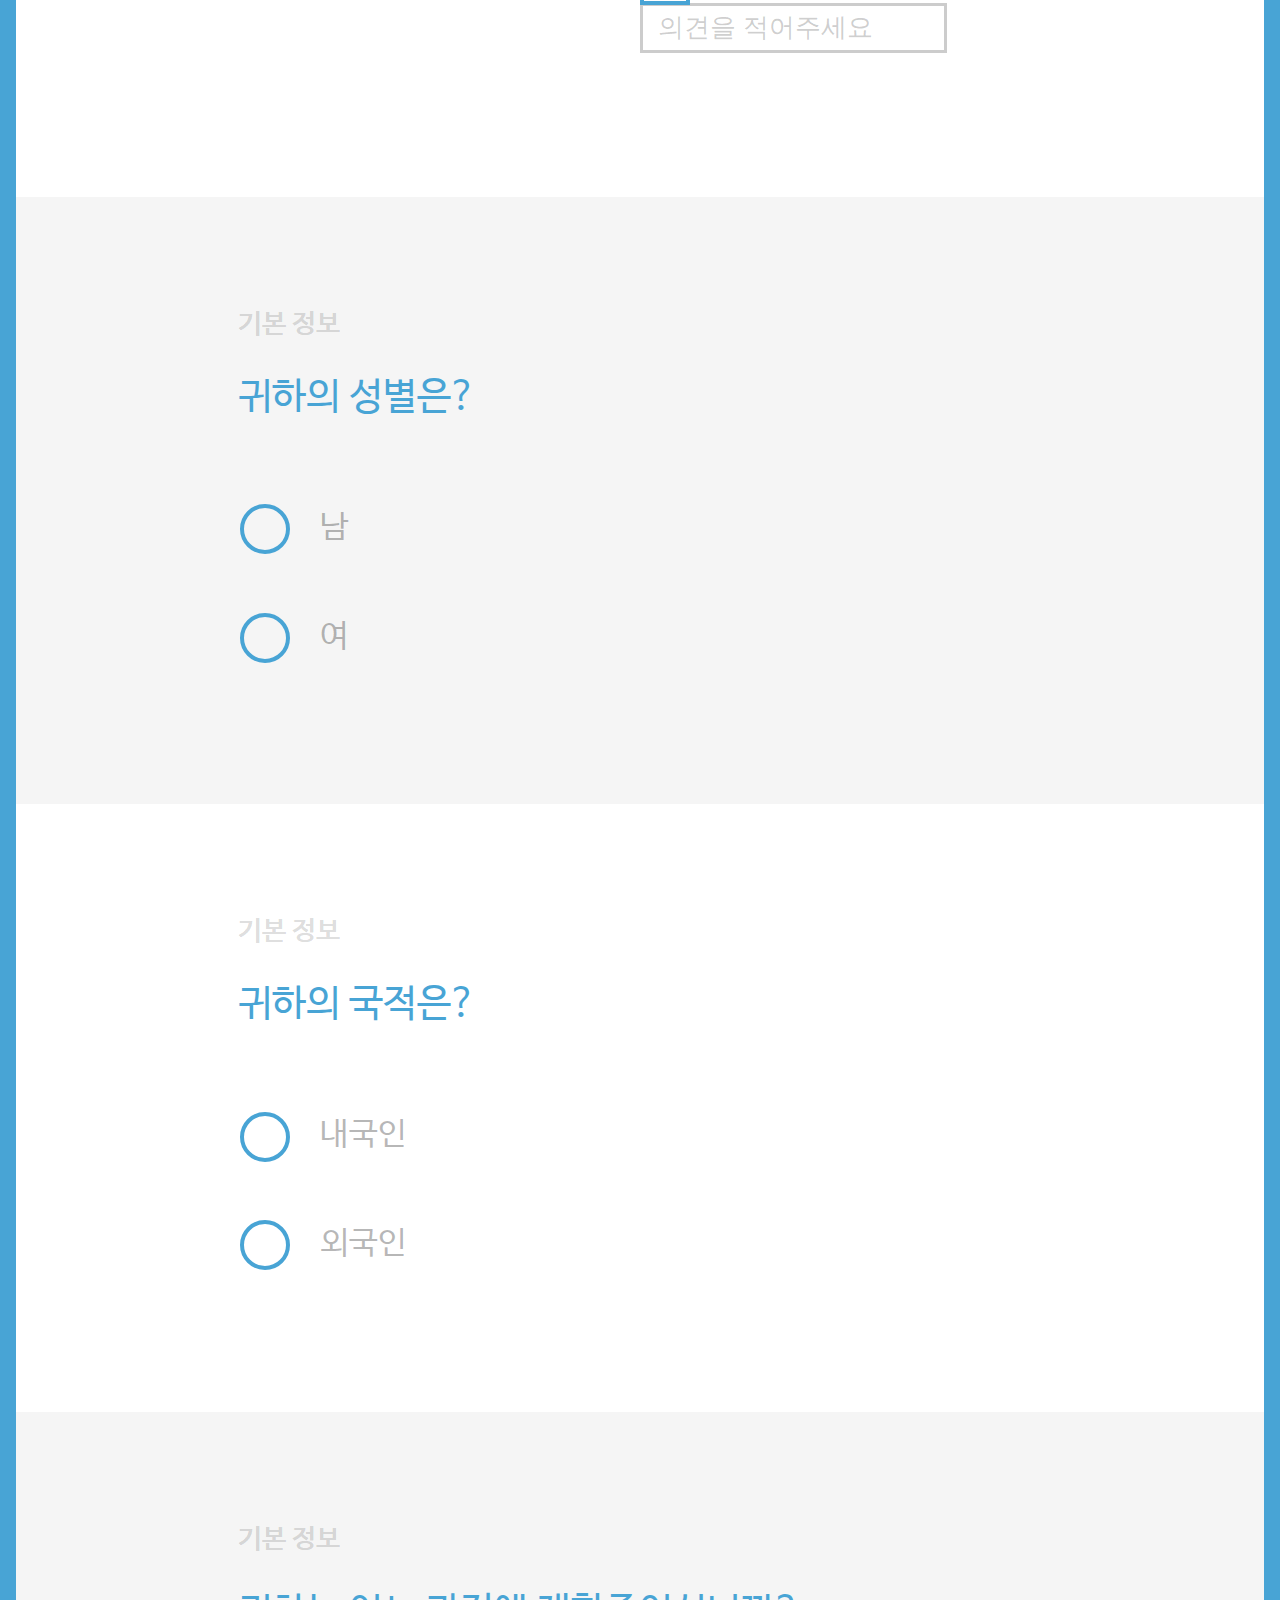
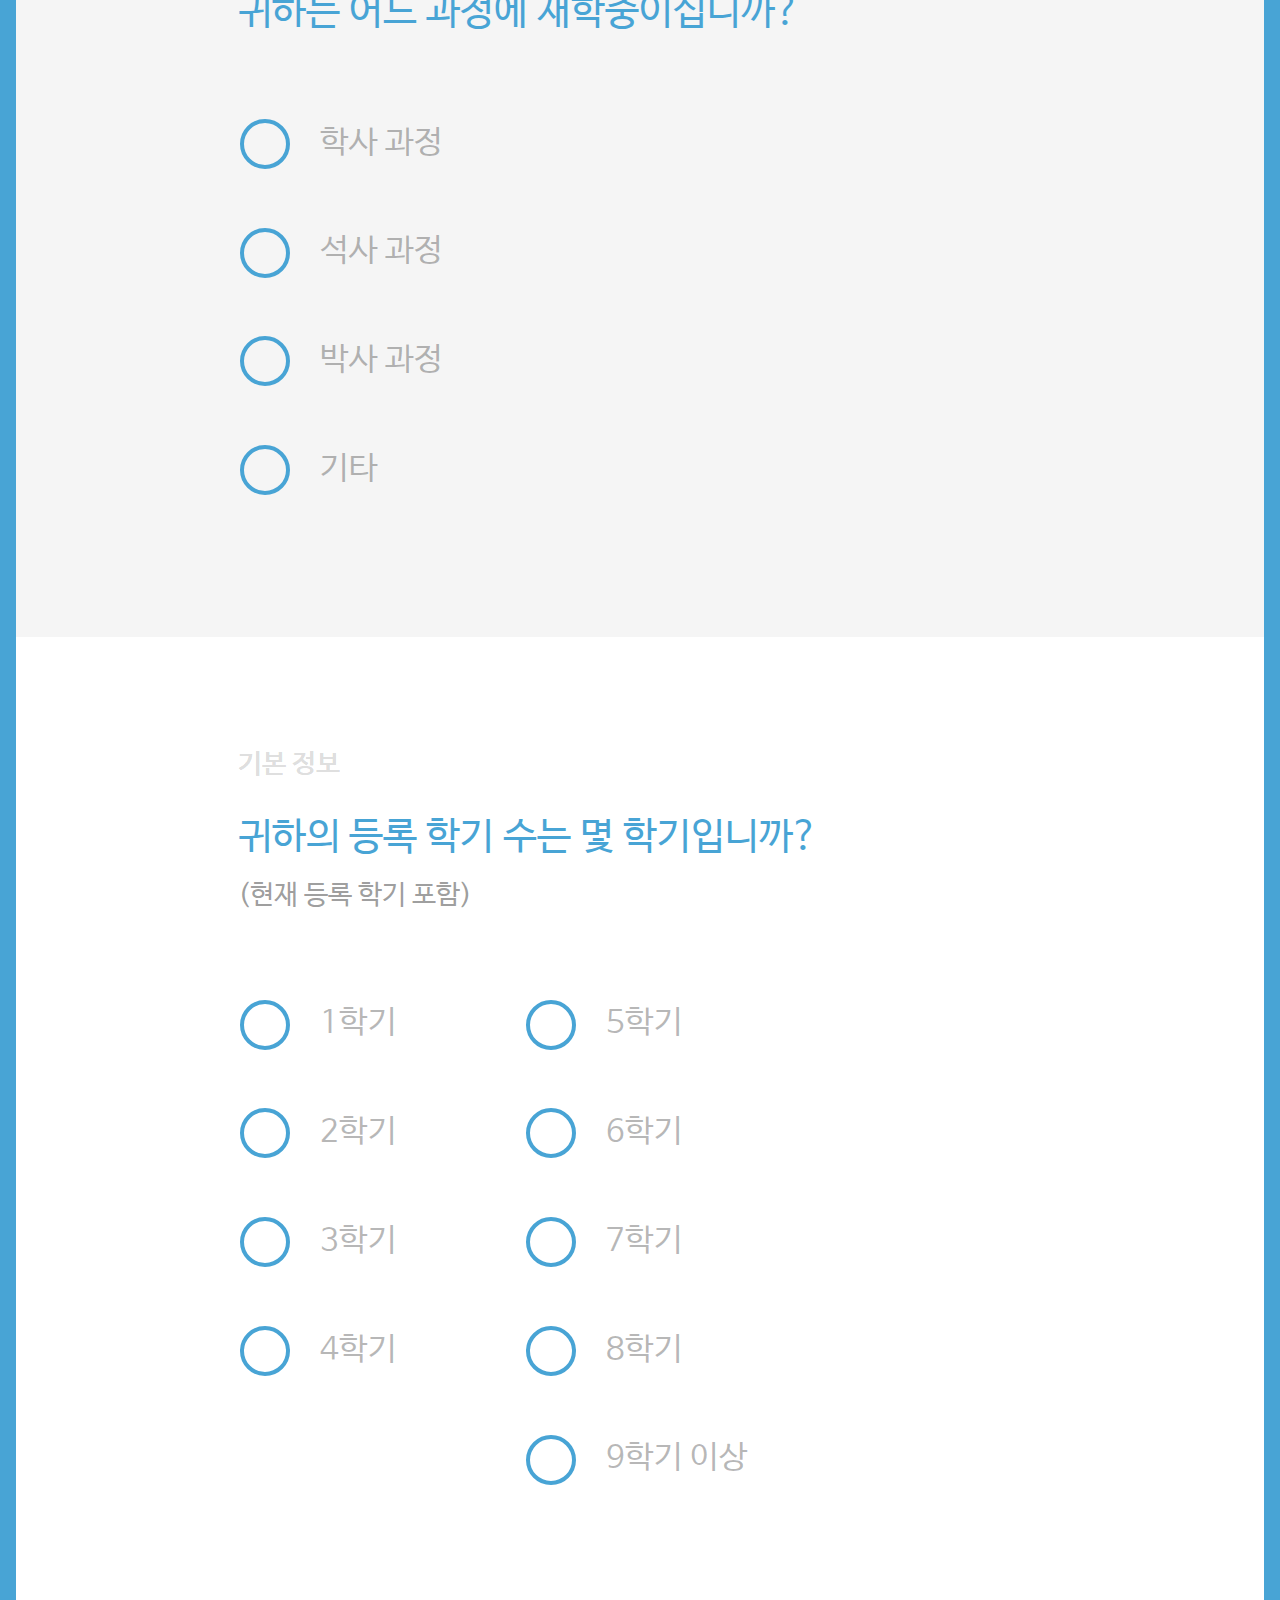
==== commit efc058e2: "renewed" ====
--- a/public/index.html
+++ b/public/index.html
@@ -32,7 +32,7 @@
 				<h4>시흥캠퍼스 기숙사프로그램위원회는 본 설문조사를 통해 수렴한 여러분의 의견과 요구사항을 기숙사 건립에 최대한 반영할 예정입니다.</h4>
 
 				<ul class="vp-accordion">
-					<li>
+					<li class="ac-open">
 						<h3 class="ac-trigger">시흥캠퍼스, 이렇습니다</h3>
 						<div class="ac-content">
 							<h4>우리 대학은 새로운 지식과 가치를 창출할 글로벌 리더를 양성하기 위해 주력하고 있습니다. 그러나 현재의 관악캠퍼스는 글로벌 리더 양성을 위해 필요한 인프라가 매우 부족한 실정입니다.<br>시흥캠퍼스 설립 추진은 이러한 관악캠퍼스의 한계를 극복하고자 하는 배경으로부터 출발하였습니다.</h4>
@@ -66,7 +66,7 @@
 					<h1><span>1</span> / 11</h1>
 					<h2>학생 기숙사 확충이 필요하다고 생각하십니까?</h2>
 					<ul class="vp-accordion sub">
-						<li>
+						<li class="ac-open">
 							<h5>참고 자료 01</h5>
 							<h3 class="ac-trigger">최근 3년간 기숙사 입사 경쟁률</h3>
 							<div class="ac-content">
@@ -210,7 +210,7 @@
 					<h2>어떠한 형태의 기숙을 원하십니까?</h2>
 
 					<ul class="vp-accordion sub">
-						<li>
+						<li class="ac-open">
 <!-- 						<h5>참고 자료 01</h5> -->
 							<h3 class="ac-trigger">다양한 형태의 기숙사 방안</h3>
 							<div class="ac-content">
@@ -251,10 +251,11 @@
 					<h2>기숙사의 1실 <span>(관악사 2인실 921~926동(노후)기준)</span> 적정 면적 규모는 어느 정도가 적당하다고 생각하십니까?</h2>
 
 					<ul class="vp-accordion sub">
-						<li>
+						<li class="ac-open">
 						<h5>참고 자료 02</h5>
-							<h3 class="ac-trigger">2014 현재 관악사 면적</h3>
+							<h3 class="ac-trigger">2014 현재 관악사 기숙사비 및 면적</h3>
 							<div class="ac-content">
+
 								<table class="bl">
 								  <tr>
 								    <th rowspan="3"></th>
@@ -268,9 +269,9 @@
 								    <td>2인실</td>
 								  </tr>
 								  <tr>
-								    <td>921~926동<br>(노후)</td>
+								    <td>921~926동 (노후)</td>
 								    <td>906동</td>
-								    <td>919동<br>(아파트형)</td>
+								    <td>919동 (아파트형)</td>
 								    <td>918동</td>
 								    <td>900~906동</td>
 								    <td>900~905동</td>
@@ -285,13 +286,27 @@
 								    <td>약 17.5㎡</td>
 								  </tr>
 								  <tr>
+								    <td>분기 단위 비용</td>
+								    <td>456,000원</td>
+								    <td>762,000원</td>
+								    <td>528,000원</td>
+								    <td>월 단위 수납</td>
+								    <td>월 단위 수납</td>
+								    <td>월 단위 수납</td>
+								  </tr>
+								  <tr>
 								    <td>월 단위 비용</td>
-								    <td>약 13만원</td>
-								    <td>약 22만원</td>
-								    <td>약 15만원</td>
-								    <td>약 19만원</td>
-								    <td>약 29만원</td>
-								    <td>약 21만원</td>
+								    <td>130,000/월</td>
+								    <td>220,000/월</td>
+								    <td>150,000/월</td>
+								    <td>190,000/월</td>
+								    <td>293,000/월</td>
+								    <td>208,000/월</td>
+								  </tr>
+								  <tr>
+								    <td>보증금</td>
+								    <td colspan="3">100,000원</td>
+								    <td colspan="3">관리비 1개월분</td>
 								  </tr>
 								</table>							
 							</div>
@@ -299,10 +314,10 @@
 					</ul>
 
 					<ul>
-						<li><input id="r9-1" name="r9" type="radio" class="trigger"><label for="r9-1">관악사와 동일 (약 14㎡)</label></li>
-						<li><input id="r9-2" name="r9" type="radio" class="trigger"><label for="r9-2">관악사 대비 10% 확대 (약 15.4㎡)</label></li>
-						<li><input id="r9-3" name="r9" type="radio" class="trigger"><label for="r9-3">관악사 대비 20% 확대 (약 16.8㎡)</label></li>
-						<li><input id="r9-4" name="r9" type="radio" class="trigger"><label for="r9-4">관악사 대비 30% 확대 (약 18.2㎡)</label></li>
+						<li><input id="r9-1" name="r9" type="radio" class="trigger"><label for="r9-1">관악사와 동일 (약 14㎡, 4.2평)</label></li>
+						<li><input id="r9-2" name="r9" type="radio" class="trigger"><label for="r9-2">관악사 대비 10% 확대 (약 15.4㎡, 4.6평)</label></li>
+						<li><input id="r9-3" name="r9" type="radio" class="trigger"><label for="r9-3">관악사 대비 20% 확대 (약 16.8㎡, 5평)</label></li>
+						<li><input id="r9-4" name="r9" type="radio" class="trigger"><label for="r9-4">관악사 대비 30% 확대 (약 18.2㎡, 5.5평)</label></li>
 					</ul>
 				</form>
 			</div>
@@ -310,7 +325,7 @@
 			<div class="section q10"> <!-- # 10 -->
 				<form class="vp-custom vp-checkbox vp-checkmark" autocomplete="off">
 					<h1><span>10</span> / 11</h1>
-					<h2>기숙사 시설 중 가장 필요한 시설을 3개 고르세요.</h2>
+					<h2>기숙사 시설 중 가장 필요한 시설을 3개 이상 고르세요.<br><span>(7개까지 선택 가능)</span></h2>
 					<ul>
 						<div class="li-group">
 							<li><input id="cb10-1" name="cb10-1" type="checkbox"><label for="cb10-1">체력단련실</label></li>
@@ -352,7 +367,7 @@
 							<li><input id="cb11-13" name="cb11-13" type="checkbox"><label for="cb11-13">스포츠 시설 (당구장, 탁구장, 실내테니스장 등)</label></li>
 							<li><input id="cb11-14" name="cb11-14" type="checkbox"><label for="cb11-14">문화 시설 (영화관, 북카페 등)</label></li>
 	<!-- 기타 !! -->
-							<li class="li-etc"><input id="cb11-15" name="cb11-15" type="checkbox"><label for="cb11-15">기타</label><input class="etc" type="text" name="etc" placeholder="의견을 적어주세요"></li>	
+							<li class="li-etc"><input id="cb11-15" name="cb11-15" type="checkbox"><label for="cb11-15">기타</label><input class="etc" type="text" name="etc" placeholder="의견을 적어주세요"></li>
 						</div>
 					</ul>
 				</form>
@@ -389,7 +404,7 @@
 						<li><input id="r12-2" name="r12" type="radio" class="trigger"><label for="r12-2">석사 과정</label></li>
 						<li><input id="r12-3" name="r12" type="radio" class="trigger"><label for="r12-3">박사 과정</label></li>
 <!-- 기타 -->
-						<li><input id="r12-4" name="r12" type="radio" class="trigger"><label for="r12-4">가타</label></li>						
+						<li><input id="r12-4" name="r12" type="radio" class="trigger"><label for="r12-4">기타</label></li>						
 					</ul>
 				</form>
 			</div>
@@ -397,7 +412,7 @@
 			<div class="section q15"> <!-- # 15 -->
 				<form class="vp-custom vp-radio vp-swirl" autocomplete="off">
 					<h1>기본 정보</h1>
-					<h2>귀하의 등록 학기 수는 몇 학기입니까?</h2>
+					<h2>귀하의 등록 학기 수는 몇 학기입니까?<br><span>(현재 등록 학기 포함)</span></h2>
 					<ul>
 						<div class="li-group">
 							<li><input id="r13-1" name="r13" type="radio" class="trigger"><label for="r13-1">1학기</label></li>
@@ -512,8 +527,22 @@
 				</form>
 			</div>
 
+			<div class="section q21">
+				<form class="vp-custom" autocomplete="off">
+					<h1>기타 의견</h1>
+					<h2>시흥캠퍼스 기숙사와 관련하여 건의하고 싶은 사항이 있다면 자유롭게 기재해 주시기 바랍니다.</h2>
+					<ul>
+						<li>
+							<textarea placeholder="시흥캠퍼스 기숙사와 관련하여 건의하고 싶은 사항을 자유롭게 기재해주세요"></textarea>
+						</li>
+					</ul>
+				</form>
+			</div>
+
 			<div class="section">
-				<a href="done.html"><button class="continue">설문 완료하기</button></a>
+				<!-- <a href="done.html"><button class="btn-continue">설문 완료하기</button></a> -->
+				<input class="btn-continue" type="button" value="설문 완료하기" onClick="javascript:location.href='done.html';" />
+				<h6 class="vp">Designed by <span>votepeople</span></h6>
 			</div>
 
 
--- a/public/css/vp_css.css
+++ b/public/css/vp_css.css
@@ -27,6 +27,15 @@
 
 a {
   text-decoration: none; }
+
+.vp {
+  font-size: 0.9em;
+  text-align: center;
+  margin: 0 auto;
+  padding: 2em 0;
+  letter-spacing: -0.3px; }
+  .vp span {
+    font-family: 'NanumBarunGothicBold', sans-serif; }
 
 html {
   font-family: '나눔바른고딕', 'NanumBarunGothic', sans-serif; }
@@ -313,6 +322,7 @@
     vertical-align: middle;
     z-index: 100; }
   .vp-custom input[type="text"] {
+    display: inline-block;
     font-size: 1.6em;
     color: #48a4d5;
     width: 12em;
@@ -320,11 +330,24 @@
     margin: 0 0 0 1em;
     padding: 0.3em 0.1em 0.3em 0.6em;
     border: 3px solid;
-    border-color: rgba(0, 0, 0, 0.2);
-    border-radius: 30px; }
+    border-color: rgba(0, 0, 0, 0.2); }
     .vp-custom input[type="text"]:focus {
       outline: none;
       border-color: #48a4d5; }
+  .vp-custom .li-etc {
+    display: inline-block; }
+    .vp-custom .li-etc input[type="text"] {
+      margin: 0; }
+  .vp-custom textarea {
+    line-height: 1.5;
+    font-size: 1.4em;
+    padding: 1em;
+    color: #48a4d5;
+    display: block;
+    width: 100%;
+    background: transparent;
+    border: 3px solid #48a4d5;
+    min-height: 8em; }
   .vp-custom svg {
     position: absolute;
     width: 40px;
@@ -371,7 +394,7 @@
 
 .li-group {
   display: table-cell;
-  padding-right: 5em;
+  padding-right: 4em;
   width: 50%; }
 
 .li-group-3 {
@@ -379,7 +402,7 @@
   padding-right: 7em;
   width: 33%; }
 
-button.continue, button.done {
+.btn-continue, .btn-done {
   display: block;
   padding: 0.82em 1.6em 0.7em 1.6em;
   border: 3px solid #48a4d5;
@@ -395,14 +418,14 @@
   transition: color 0.3s;
   -webkit-transition: background 0.3s;
   transition: background 0.3s; }
-  button.continue:hover, button.done:hover {
+  .btn-continue:hover, .btn-done:hover {
     background: #48a4d5;
     color: #fff; }
 
-button.done {
+.btn-done {
   border-color: #fff;
   color: #fff; }
-  button.done:hover {
+  .btn-done:hover {
     background: #fff;
     color: #48a4d5; }
 
@@ -459,7 +482,8 @@
     .vp-custom li.li-etc {
       line-height: 3; }
       .vp-custom li.li-etc input[type="text"] {
-        margin: 0 0 0 4em; }
+        margin: 0 0 0 4em;
+        width: 10em; }
 
   .table {
     margin: 0; }
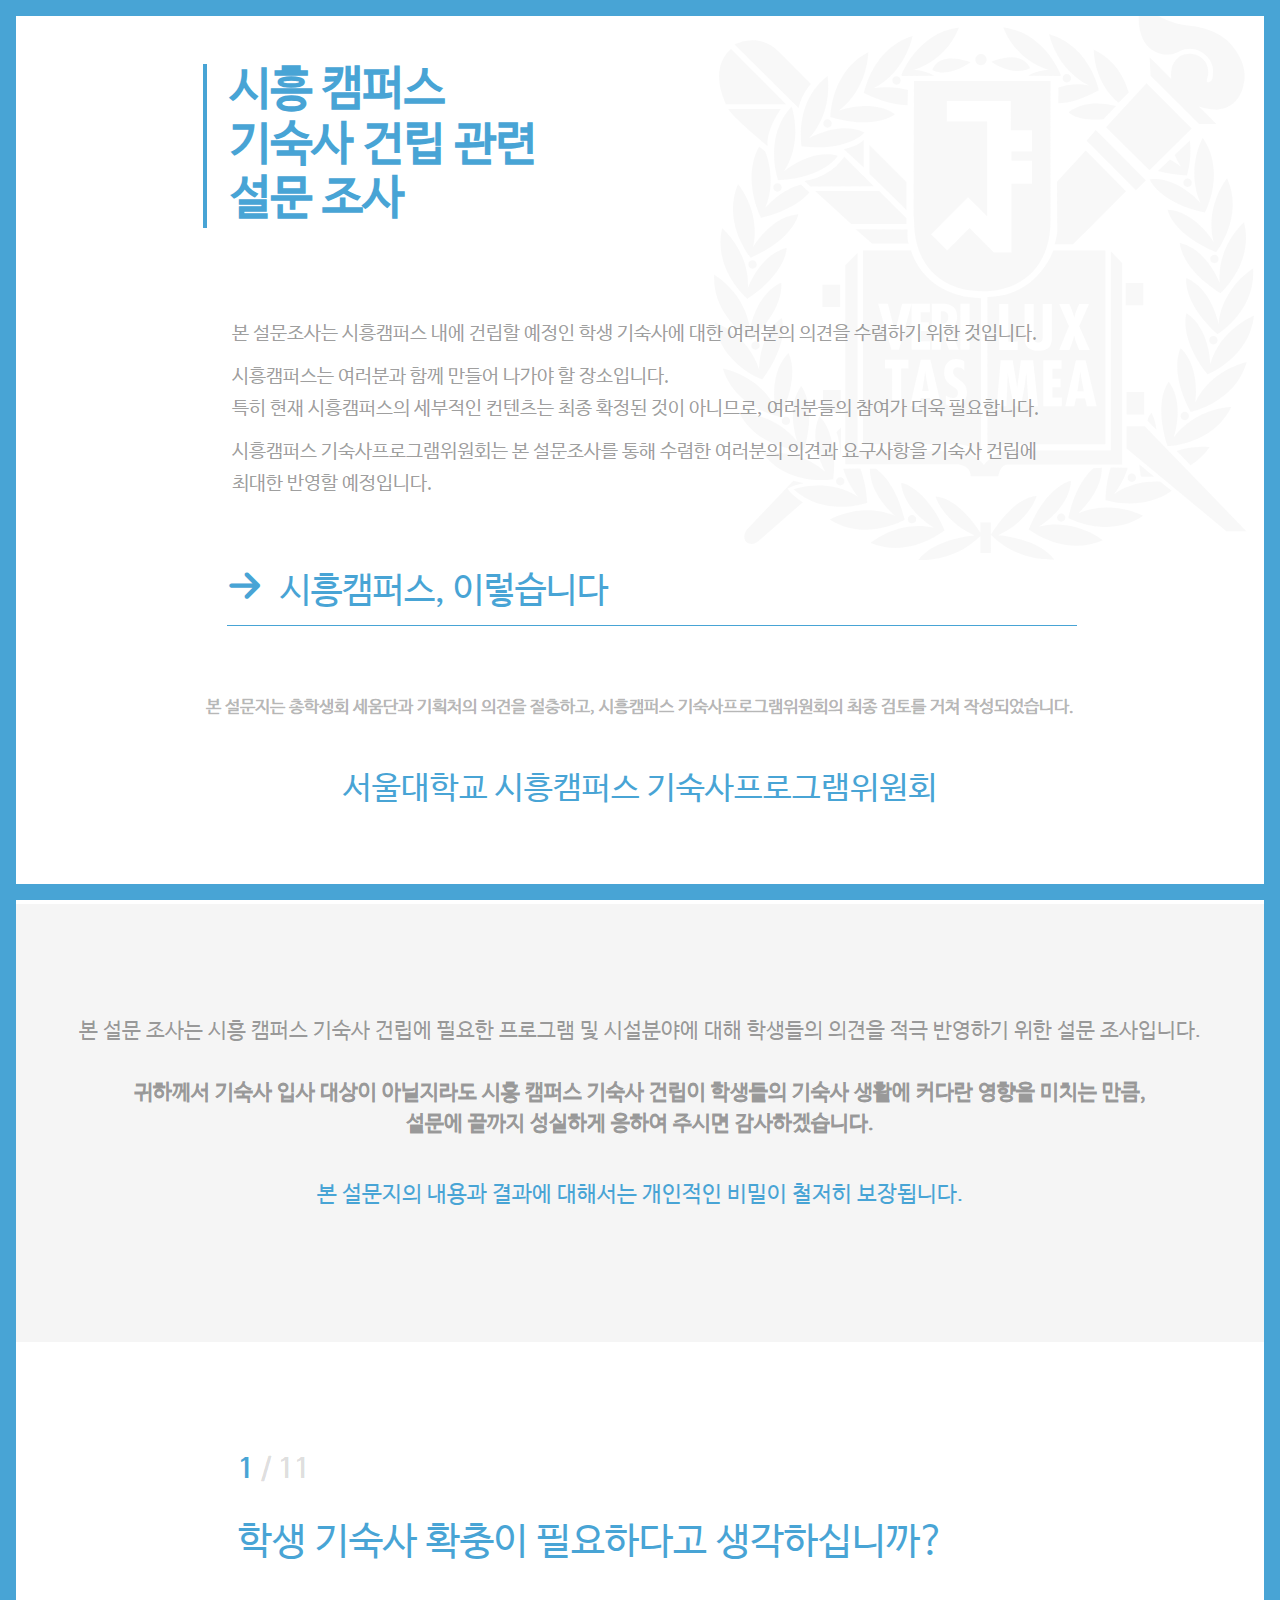
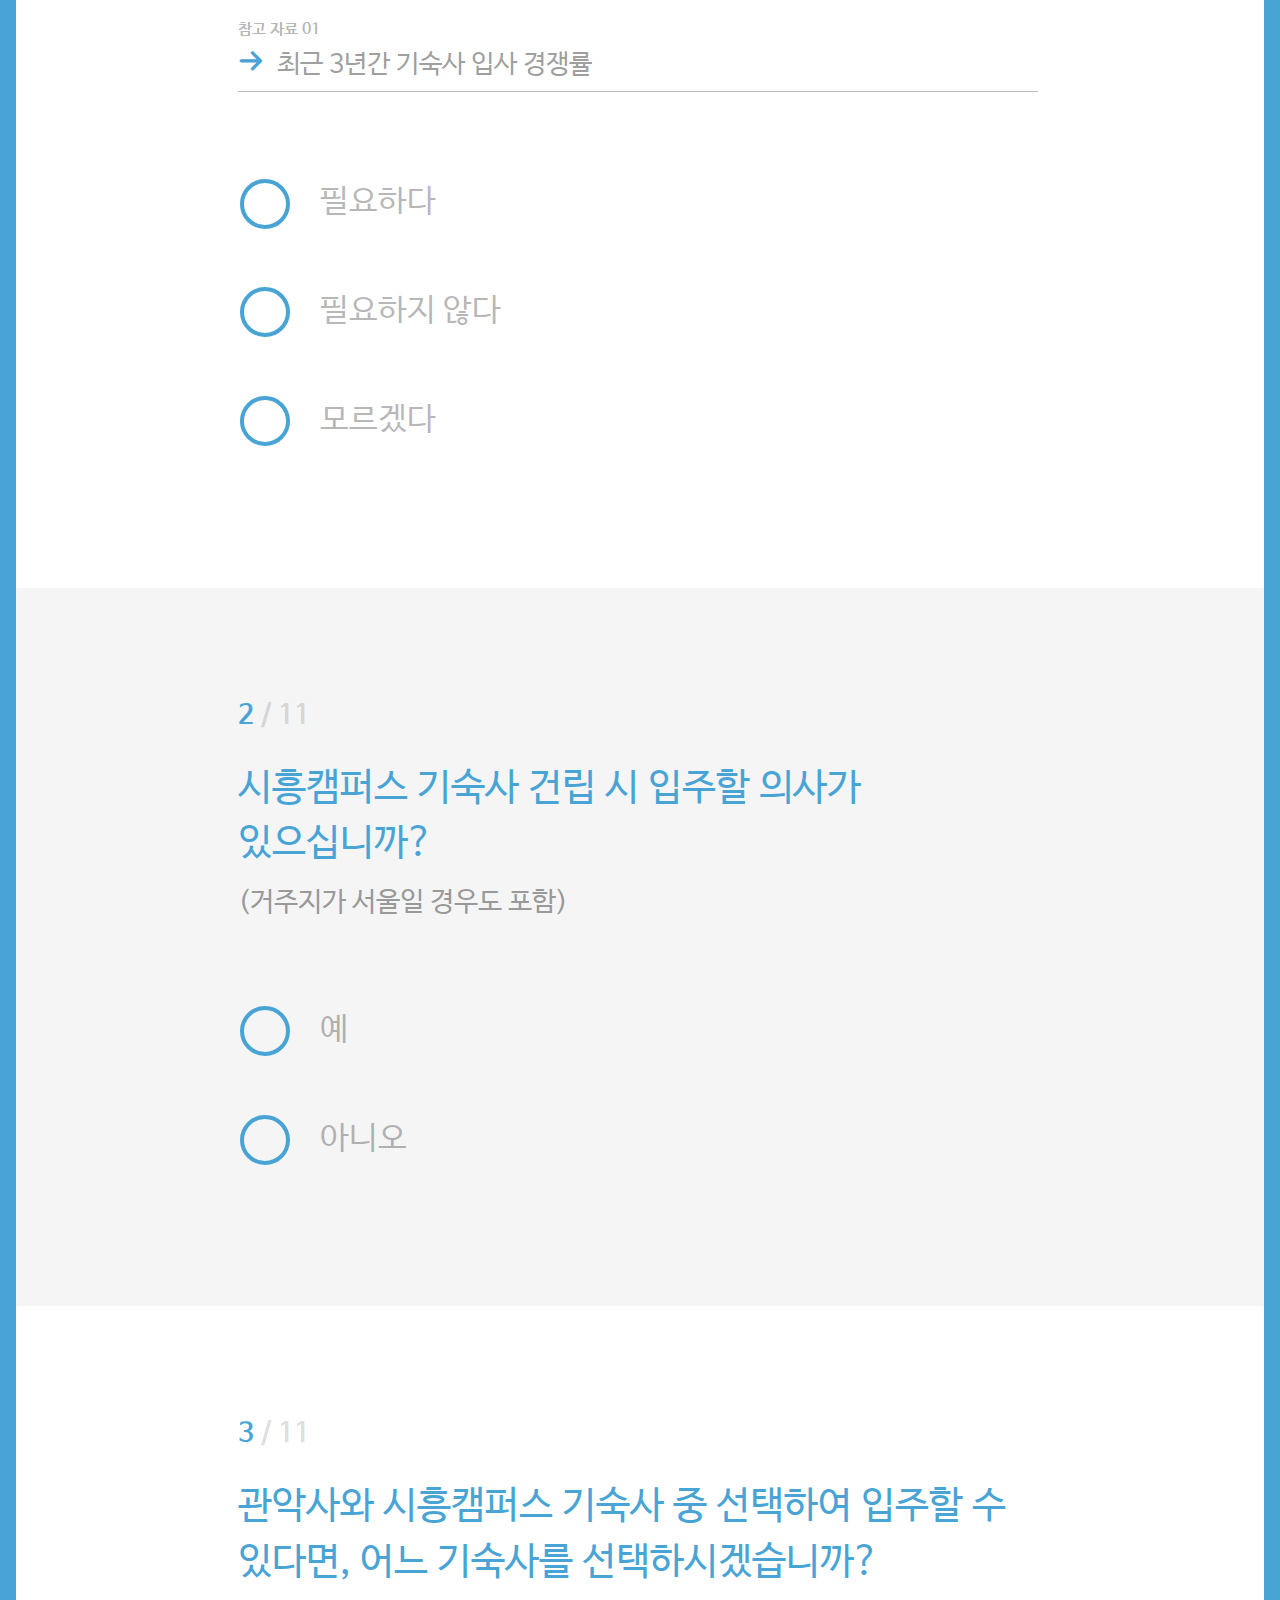
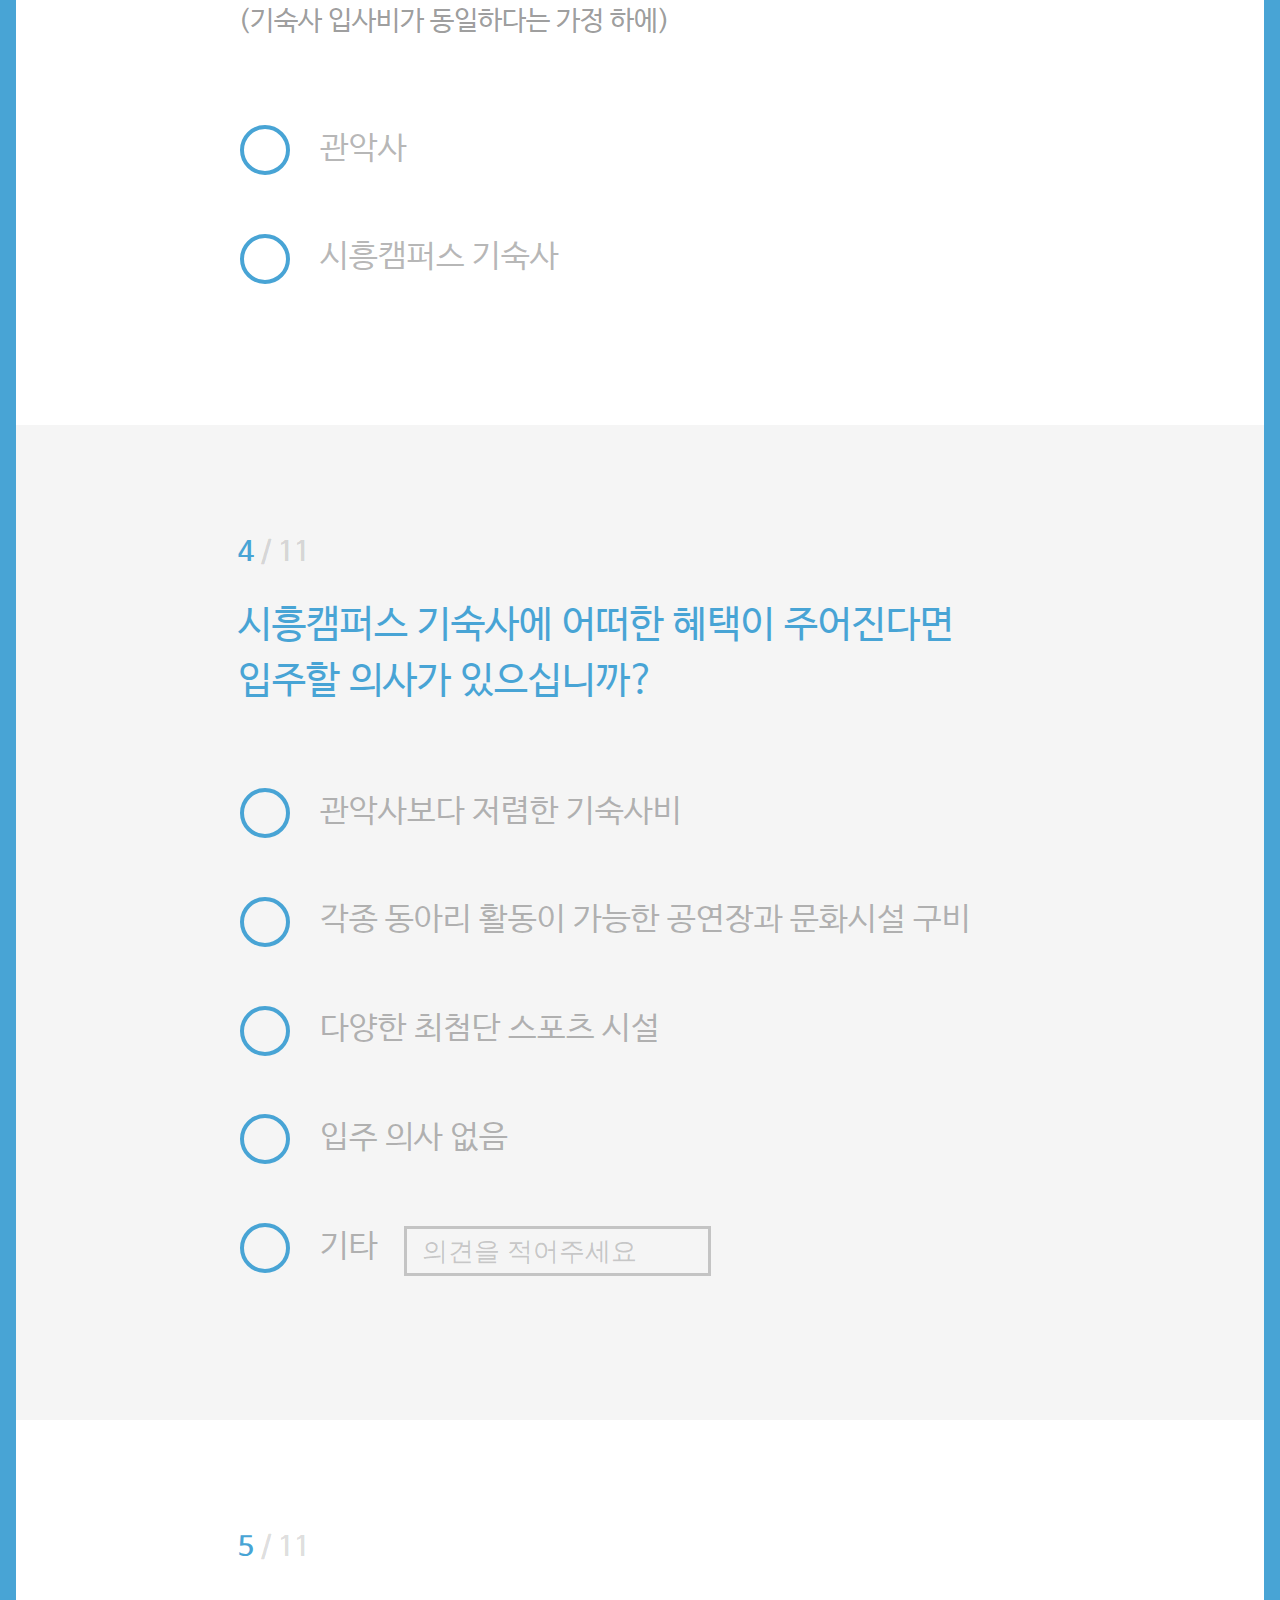
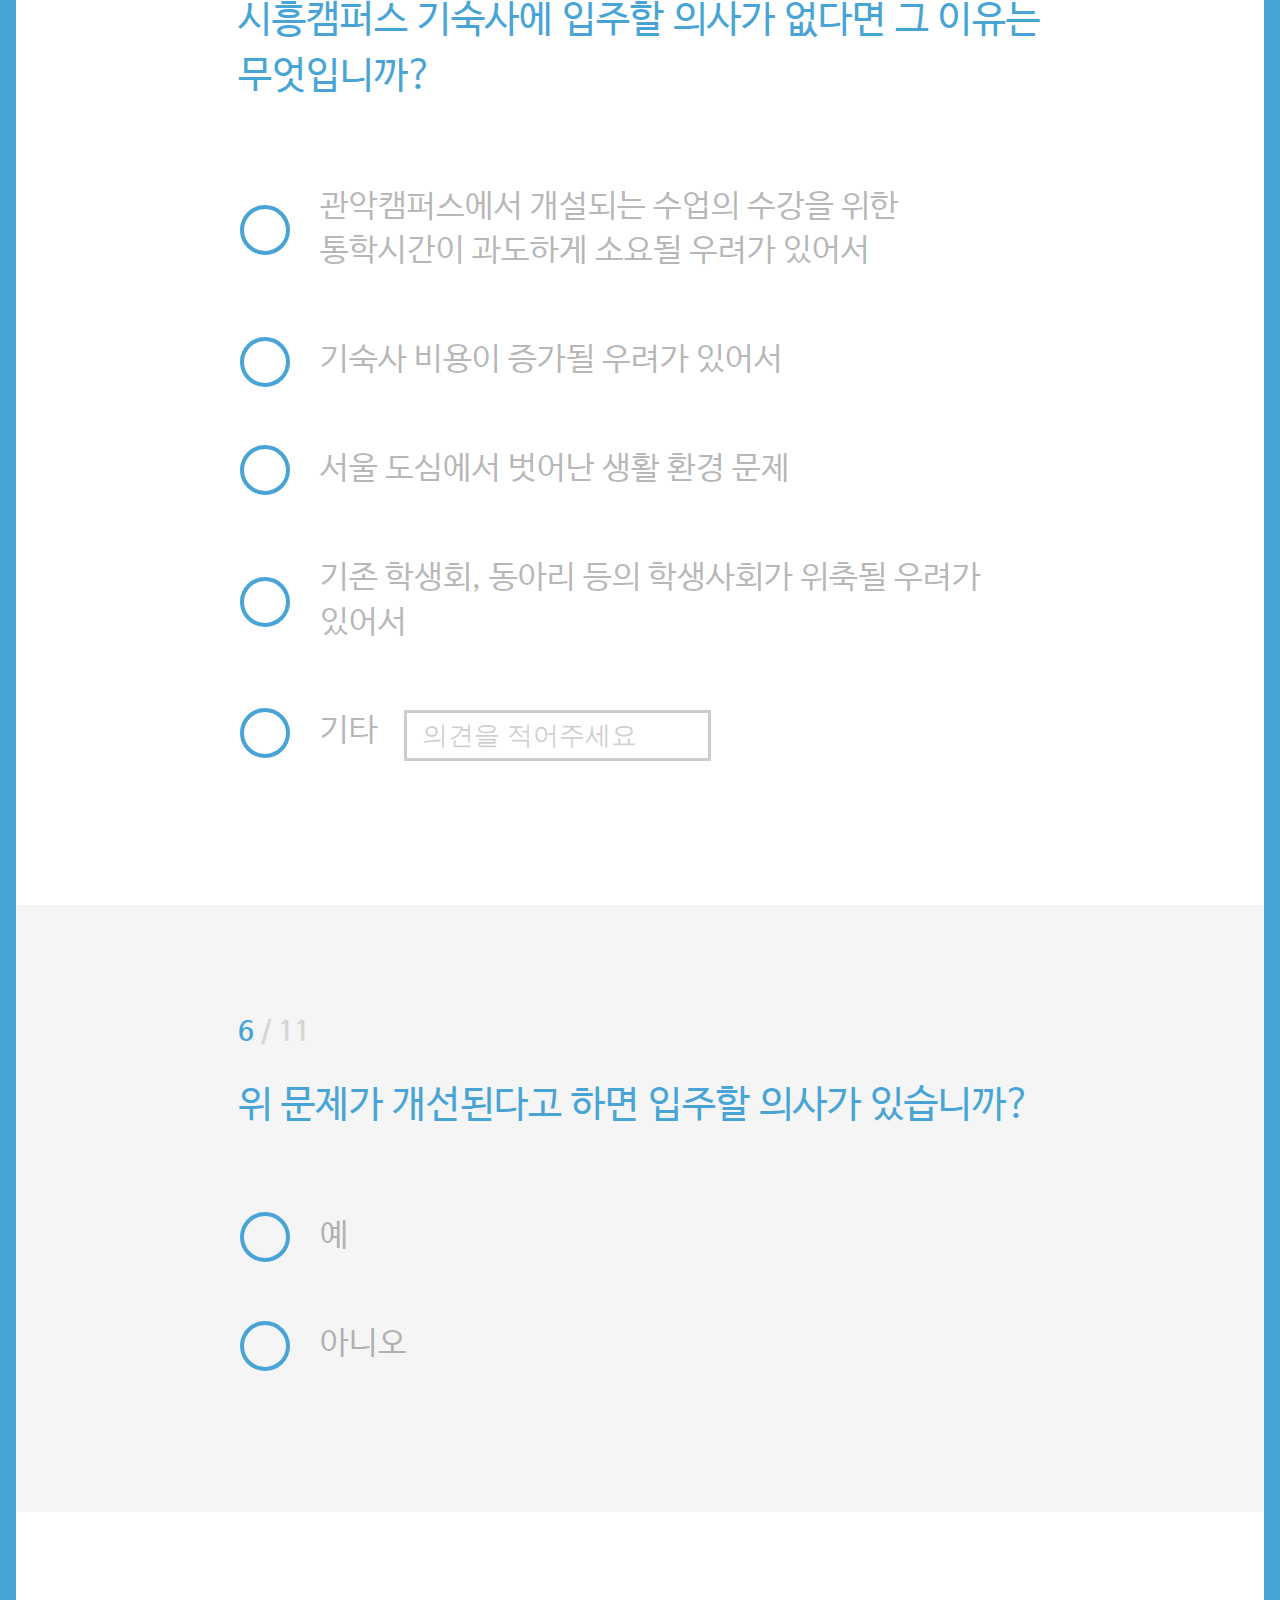
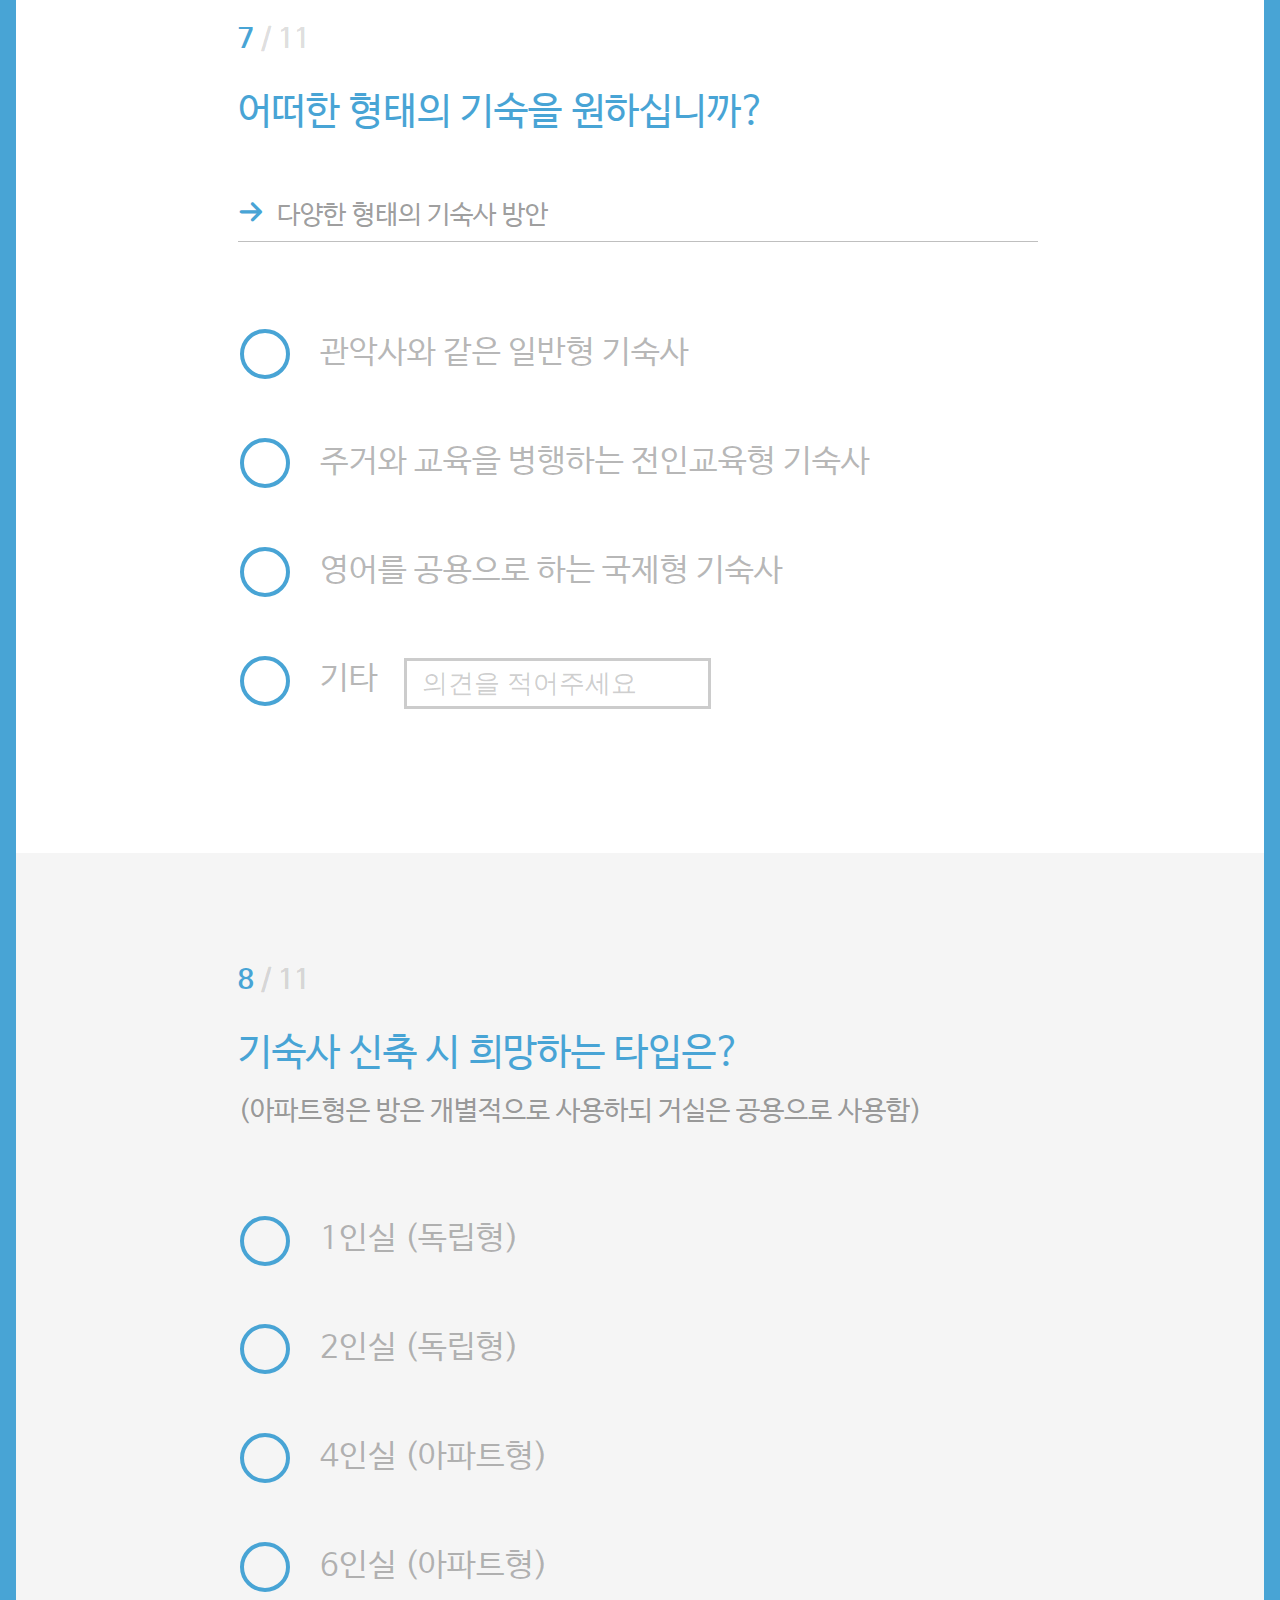
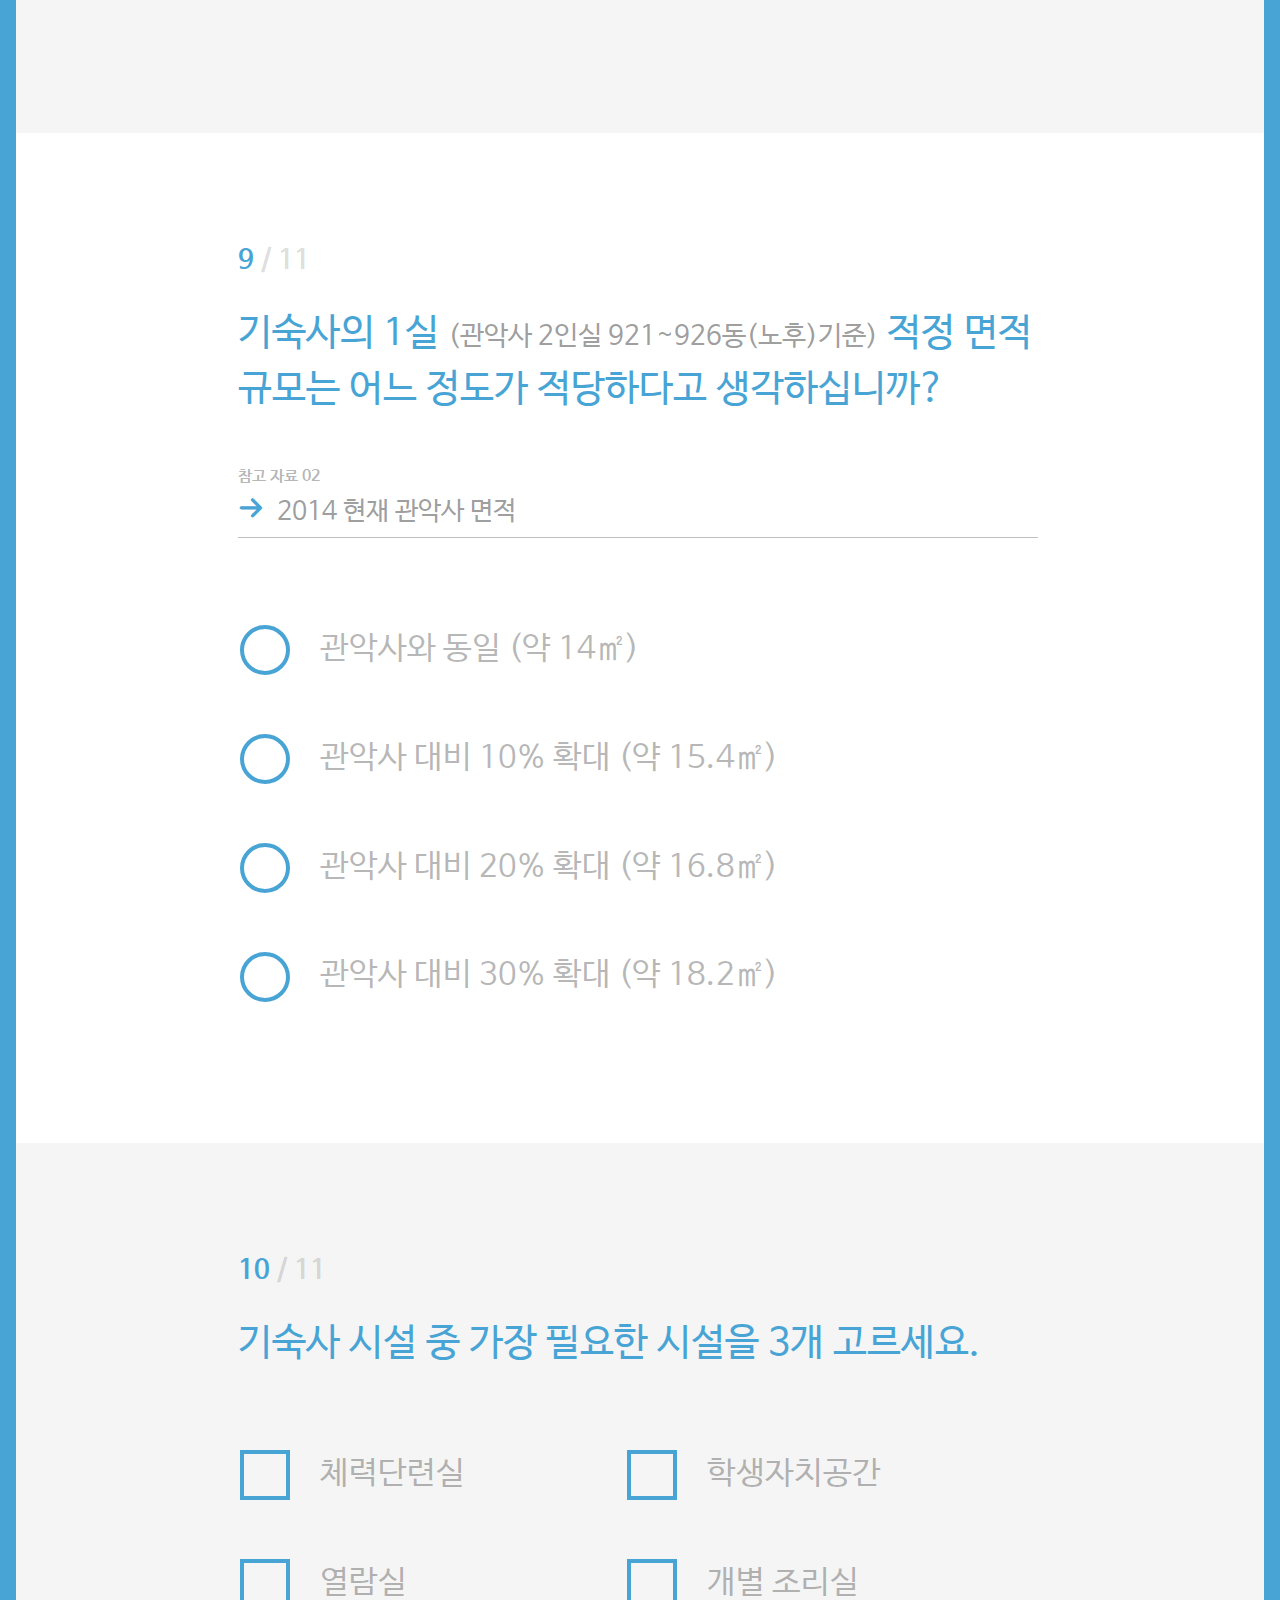
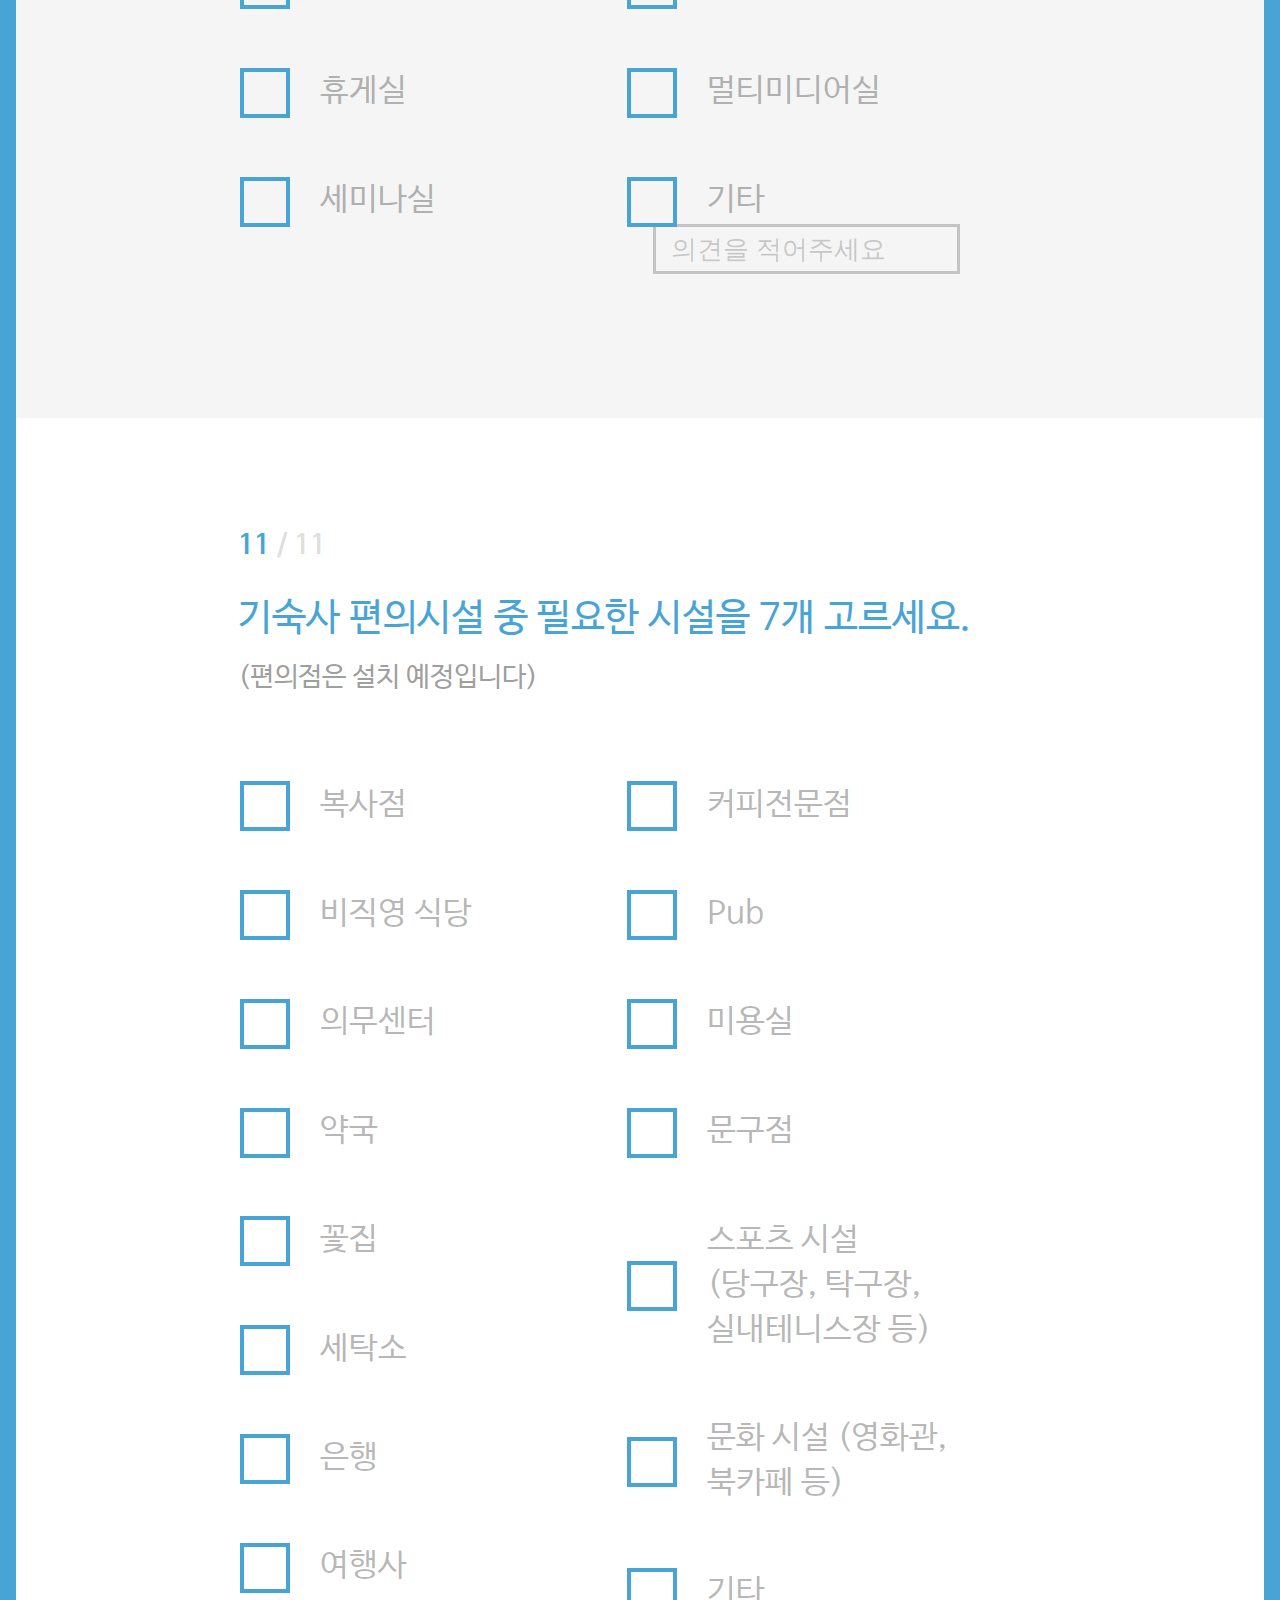
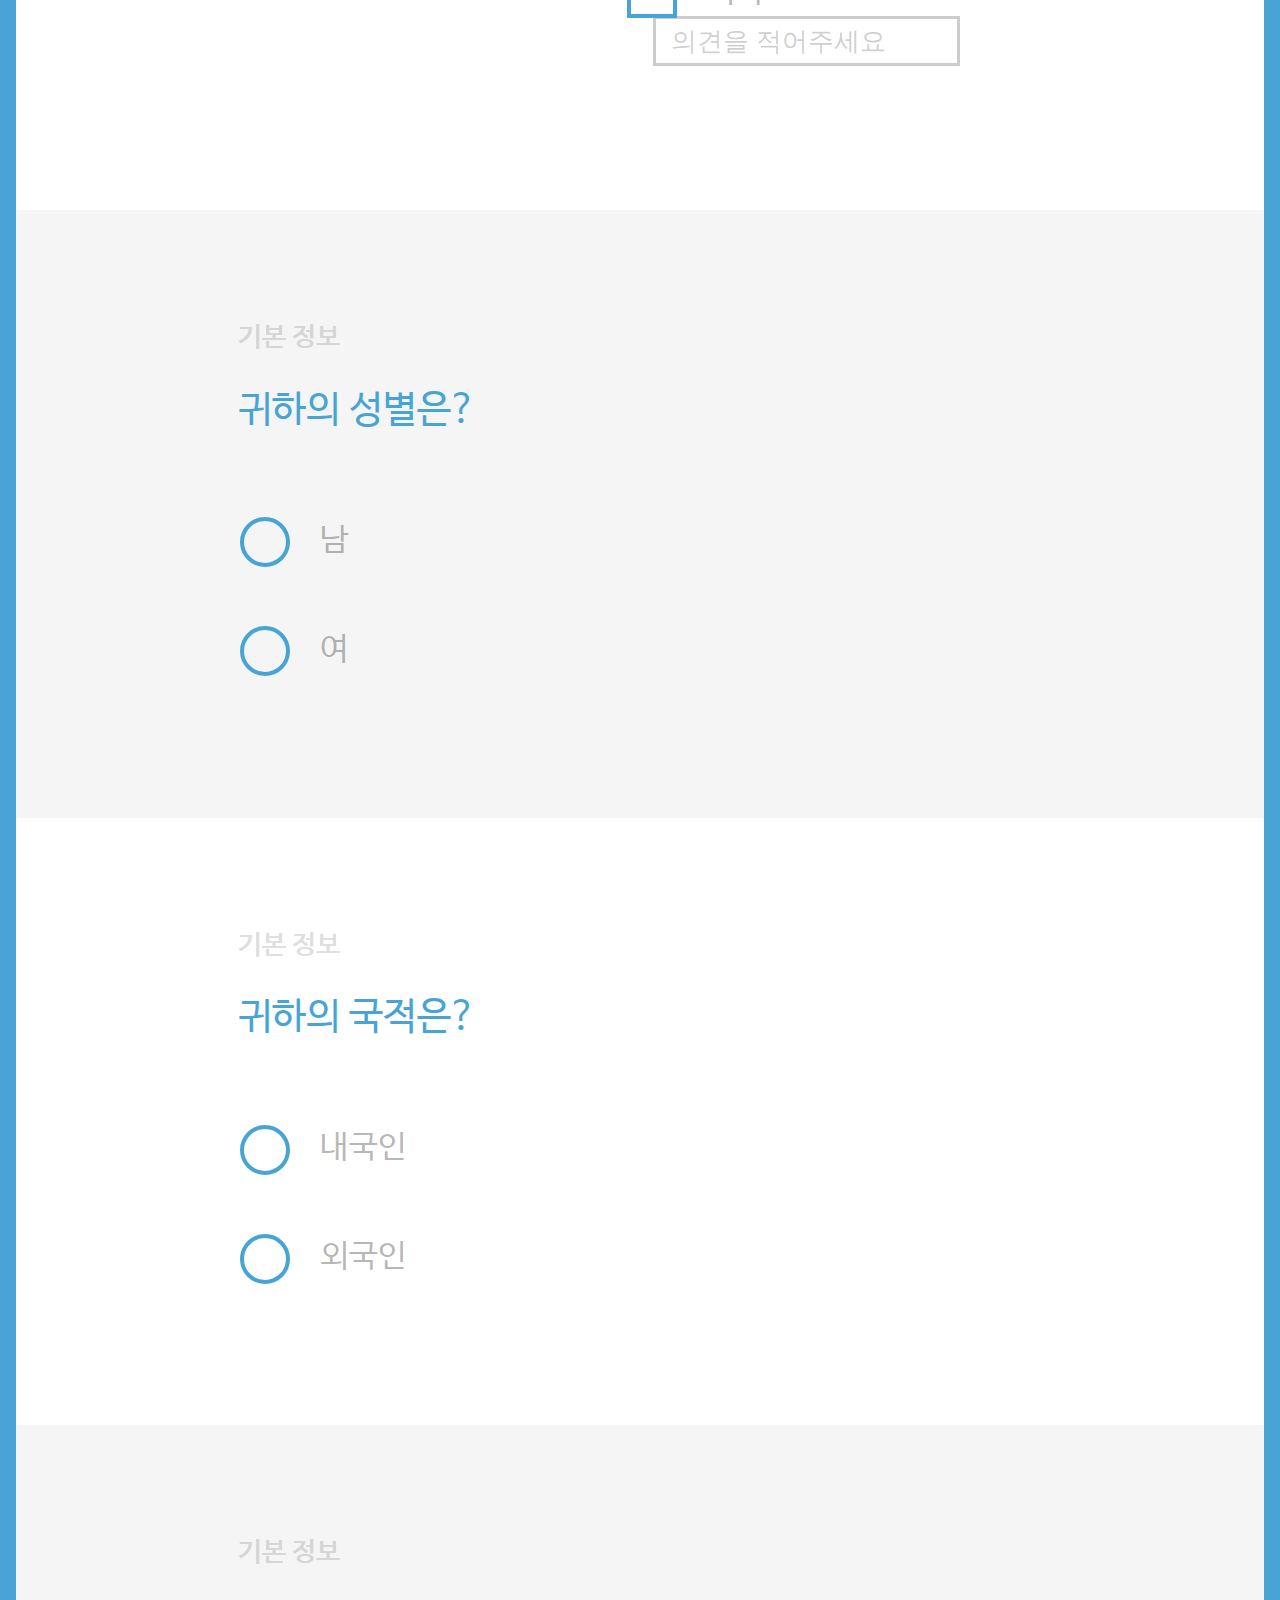
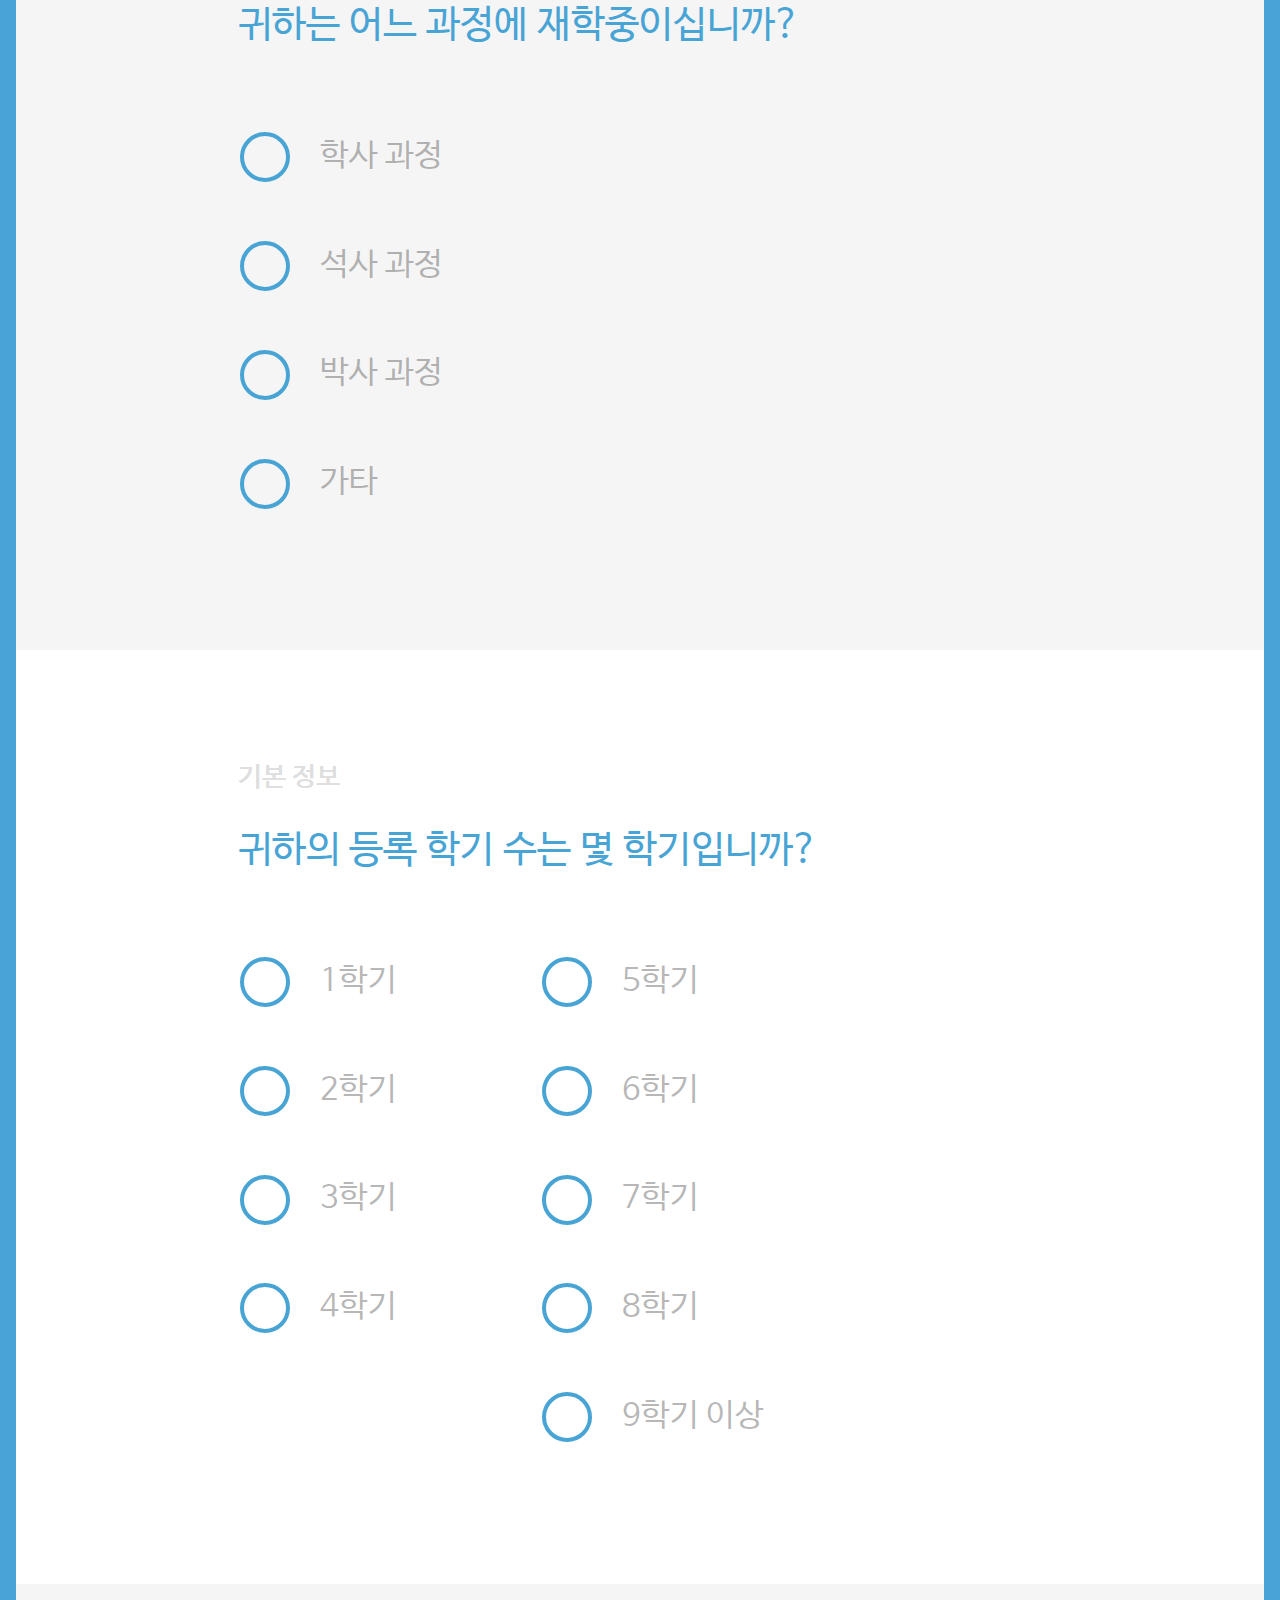
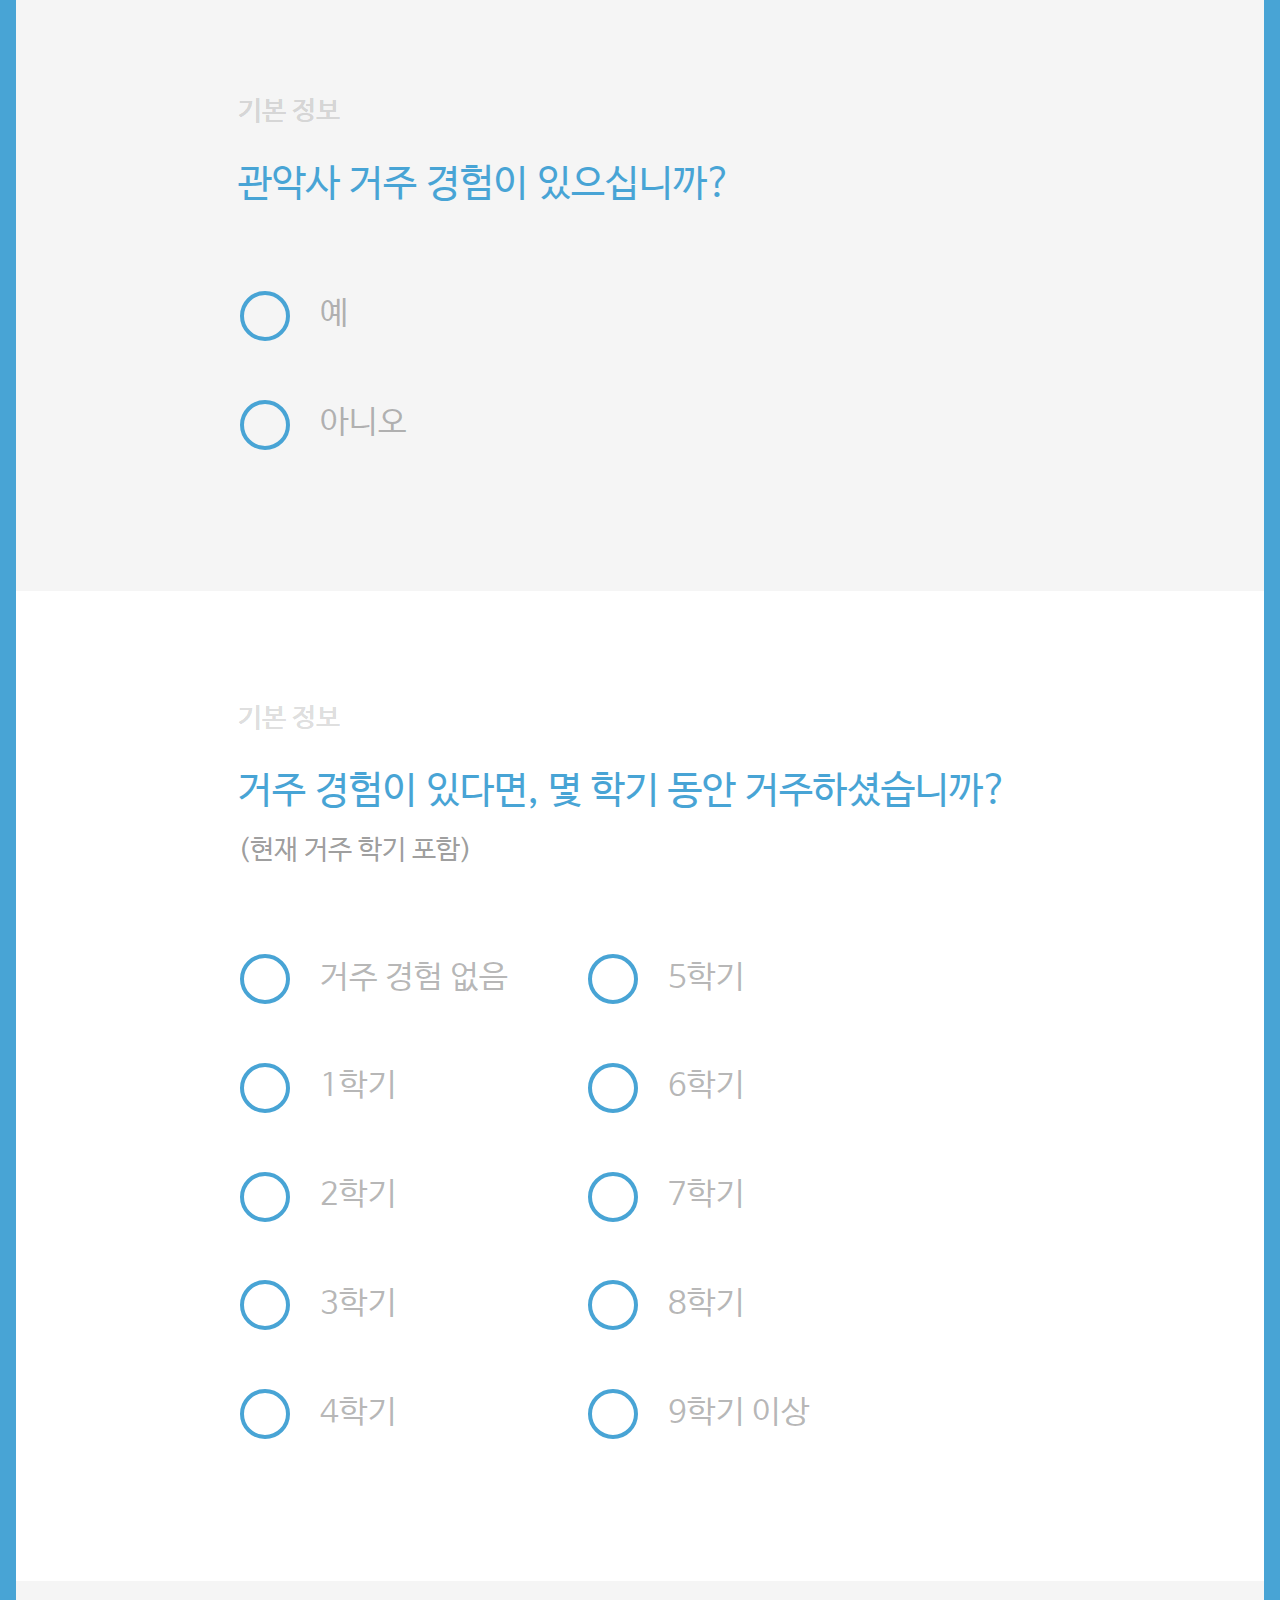
==== commit b4742963: "minyoung" ====
--- a/public/index.html
+++ b/public/index.html
@@ -23,7 +23,7 @@
 	<body>
 		<div class="container">
 			<header>
-				<h1><bold>시흥 캠퍼스<br>기숙사 건립 관련</bold><br>설문 조사</h1>
+        <h1><strong>시흥 캠퍼스<br>기숙사 건립 관련<br>설문 조사</strong></h1>
 				
 				<h4>본 설문조사는 시흥캠퍼스 내에 건립할 예정인 학생 기숙사에 대한 여러분의 의견을 수렴하기 위한 것입니다.</h4>
 				
@@ -32,7 +32,7 @@
 				<h4>시흥캠퍼스 기숙사프로그램위원회는 본 설문조사를 통해 수렴한 여러분의 의견과 요구사항을 기숙사 건립에 최대한 반영할 예정입니다.</h4>
 
 				<ul class="vp-accordion">
-					<li class="ac-open">
+					<li>
 						<h3 class="ac-trigger">시흥캠퍼스, 이렇습니다</h3>
 						<div class="ac-content">
 							<h4>우리 대학은 새로운 지식과 가치를 창출할 글로벌 리더를 양성하기 위해 주력하고 있습니다. 그러나 현재의 관악캠퍼스는 글로벌 리더 양성을 위해 필요한 인프라가 매우 부족한 실정입니다.<br>시흥캠퍼스 설립 추진은 이러한 관악캠퍼스의 한계를 극복하고자 하는 배경으로부터 출발하였습니다.</h4>
@@ -57,7 +57,7 @@
 			</header>
 
 			<div class="section header">
-				<h3>본 설문 조사는 시흥 캠퍼스 기숙사 건립에 필요한 프로그램 및 시설분야에 대해 학생들의 의견을 적극 반영하기 위한 설문 조사입니다.<br><br><bold>귀하께서 기숙사 입사 대상이 아닐지라도 시흥 캠퍼스 기숙사 건립이 학생들의 기숙사 생활에 커다란 영향을 미치는 만큼,<br>설문에 끝까지 성실하게 응하여 주시면 감사하겠습니다.</bold></h3><br>
+				<h3>본 설문 조사는 시흥 캠퍼스 기숙사 건립에 필요한 프로그램 및 시설분야에 대해 학생들의 의견을 적극 반영하기 위한 설문 조사입니다.<br><br><strong>귀하께서 기숙사 입사 대상이 아닐지라도 시흥 캠퍼스 기숙사 건립이 학생들의 기숙사 생활에 커다란 영향을 미치는 만큼,<br>설문에 끝까지 성실하게 응하여 주시면 감사하겠습니다.</strong></h3><br>
 				<p>본 설문지의 내용과 결과에 대해서는 개인적인 비밀이 철저히 보장됩니다.</p>
 			</div>
 
@@ -66,7 +66,7 @@
 					<h1><span>1</span> / 11</h1>
 					<h2>학생 기숙사 확충이 필요하다고 생각하십니까?</h2>
 					<ul class="vp-accordion sub">
-						<li class="ac-open">
+						<li>
 							<h5>참고 자료 01</h5>
 							<h3 class="ac-trigger">최근 3년간 기숙사 입사 경쟁률</h3>
 							<div class="ac-content">
@@ -210,7 +210,7 @@
 					<h2>어떠한 형태의 기숙을 원하십니까?</h2>
 
 					<ul class="vp-accordion sub">
-						<li class="ac-open">
+						<li>
 <!-- 						<h5>참고 자료 01</h5> -->
 							<h3 class="ac-trigger">다양한 형태의 기숙사 방안</h3>
 							<div class="ac-content">
@@ -251,11 +251,10 @@
 					<h2>기숙사의 1실 <span>(관악사 2인실 921~926동(노후)기준)</span> 적정 면적 규모는 어느 정도가 적당하다고 생각하십니까?</h2>
 
 					<ul class="vp-accordion sub">
-						<li class="ac-open">
+						<li>
 						<h5>참고 자료 02</h5>
-							<h3 class="ac-trigger">2014 현재 관악사 기숙사비 및 면적</h3>
+							<h3 class="ac-trigger">2014 현재 관악사 면적</h3>
 							<div class="ac-content">
-
 								<table class="bl">
 								  <tr>
 								    <th rowspan="3"></th>
@@ -269,9 +268,9 @@
 								    <td>2인실</td>
 								  </tr>
 								  <tr>
-								    <td>921~926동 (노후)</td>
+								    <td>921~926동<br>(노후)</td>
 								    <td>906동</td>
-								    <td>919동 (아파트형)</td>
+								    <td>919동<br>(아파트형)</td>
 								    <td>918동</td>
 								    <td>900~906동</td>
 								    <td>900~905동</td>
@@ -286,27 +285,13 @@
 								    <td>약 17.5㎡</td>
 								  </tr>
 								  <tr>
-								    <td>분기 단위 비용</td>
-								    <td>456,000원</td>
-								    <td>762,000원</td>
-								    <td>528,000원</td>
-								    <td>월 단위 수납</td>
-								    <td>월 단위 수납</td>
-								    <td>월 단위 수납</td>
-								  </tr>
-								  <tr>
 								    <td>월 단위 비용</td>
-								    <td>130,000/월</td>
-								    <td>220,000/월</td>
-								    <td>150,000/월</td>
-								    <td>190,000/월</td>
-								    <td>293,000/월</td>
-								    <td>208,000/월</td>
-								  </tr>
-								  <tr>
-								    <td>보증금</td>
-								    <td colspan="3">100,000원</td>
-								    <td colspan="3">관리비 1개월분</td>
+								    <td>약 13만원</td>
+								    <td>약 22만원</td>
+								    <td>약 15만원</td>
+								    <td>약 19만원</td>
+								    <td>약 29만원</td>
+								    <td>약 21만원</td>
 								  </tr>
 								</table>							
 							</div>
@@ -314,10 +299,10 @@
 					</ul>
 
 					<ul>
-						<li><input id="r9-1" name="r9" type="radio" class="trigger"><label for="r9-1">관악사와 동일 (약 14㎡, 4.2평)</label></li>
-						<li><input id="r9-2" name="r9" type="radio" class="trigger"><label for="r9-2">관악사 대비 10% 확대 (약 15.4㎡, 4.6평)</label></li>
-						<li><input id="r9-3" name="r9" type="radio" class="trigger"><label for="r9-3">관악사 대비 20% 확대 (약 16.8㎡, 5평)</label></li>
-						<li><input id="r9-4" name="r9" type="radio" class="trigger"><label for="r9-4">관악사 대비 30% 확대 (약 18.2㎡, 5.5평)</label></li>
+						<li><input id="r9-1" name="r9" type="radio" class="trigger"><label for="r9-1">관악사와 동일 (약 14㎡)</label></li>
+						<li><input id="r9-2" name="r9" type="radio" class="trigger"><label for="r9-2">관악사 대비 10% 확대 (약 15.4㎡)</label></li>
+						<li><input id="r9-3" name="r9" type="radio" class="trigger"><label for="r9-3">관악사 대비 20% 확대 (약 16.8㎡)</label></li>
+						<li><input id="r9-4" name="r9" type="radio" class="trigger"><label for="r9-4">관악사 대비 30% 확대 (약 18.2㎡)</label></li>
 					</ul>
 				</form>
 			</div>
@@ -325,7 +310,7 @@
 			<div class="section q10"> <!-- # 10 -->
 				<form class="vp-custom vp-checkbox vp-checkmark" autocomplete="off">
 					<h1><span>10</span> / 11</h1>
-					<h2>기숙사 시설 중 가장 필요한 시설을 3개 이상 고르세요.<br><span>(7개까지 선택 가능)</span></h2>
+					<h2>기숙사 시설 중 가장 필요한 시설을 3개 고르세요.</h2>
 					<ul>
 						<div class="li-group">
 							<li><input id="cb10-1" name="cb10-1" type="checkbox"><label for="cb10-1">체력단련실</label></li>
@@ -367,7 +352,7 @@
 							<li><input id="cb11-13" name="cb11-13" type="checkbox"><label for="cb11-13">스포츠 시설 (당구장, 탁구장, 실내테니스장 등)</label></li>
 							<li><input id="cb11-14" name="cb11-14" type="checkbox"><label for="cb11-14">문화 시설 (영화관, 북카페 등)</label></li>
 	<!-- 기타 !! -->
-							<li class="li-etc"><input id="cb11-15" name="cb11-15" type="checkbox"><label for="cb11-15">기타</label><input class="etc" type="text" name="etc" placeholder="의견을 적어주세요"></li>
+							<li class="li-etc"><input id="cb11-15" name="cb11-15" type="checkbox"><label for="cb11-15">기타</label><input class="etc" type="text" name="etc" placeholder="의견을 적어주세요"></li>	
 						</div>
 					</ul>
 				</form>
@@ -404,7 +389,7 @@
 						<li><input id="r12-2" name="r12" type="radio" class="trigger"><label for="r12-2">석사 과정</label></li>
 						<li><input id="r12-3" name="r12" type="radio" class="trigger"><label for="r12-3">박사 과정</label></li>
 <!-- 기타 -->
-						<li><input id="r12-4" name="r12" type="radio" class="trigger"><label for="r12-4">기타</label></li>						
+						<li><input id="r12-4" name="r12" type="radio" class="trigger"><label for="r12-4">가타</label></li>						
 					</ul>
 				</form>
 			</div>
@@ -412,7 +397,7 @@
 			<div class="section q15"> <!-- # 15 -->
 				<form class="vp-custom vp-radio vp-swirl" autocomplete="off">
 					<h1>기본 정보</h1>
-					<h2>귀하의 등록 학기 수는 몇 학기입니까?<br><span>(현재 등록 학기 포함)</span></h2>
+					<h2>귀하의 등록 학기 수는 몇 학기입니까?</h2>
 					<ul>
 						<div class="li-group">
 							<li><input id="r13-1" name="r13" type="radio" class="trigger"><label for="r13-1">1학기</label></li>
@@ -538,14 +523,9 @@
 					</ul>
 				</form>
 			</div>
-
 			<div class="section">
-				<!-- <a href="done.html"><button class="btn-continue">설문 완료하기</button></a> -->
-				<input class="btn-continue" type="button" value="설문 완료하기" onClick="javascript:location.href='done.html';" />
-				<h6 class="vp">Designed by <span>votepeople</span></h6>
-			</div>
-
-
+        <input class="continue" value="설문 완료하기">
+      </div>
 		</div>
 		<script src="js/svgcheckbx.js"></script>
 		<script type="text/javascript">
@@ -570,4 +550,4 @@
 
 		<script>document.write('<script src="http://' + (location.host || 'localhost').split(':')[0] + ':35729/livereload.js?snipver=1"></' + 'script>')</script>
 	</body>
-</html>+</html>
--- a/public/css/vp_css.css
+++ b/public/css/vp_css.css
@@ -27,15 +27,6 @@
 
 a {
   text-decoration: none; }
-
-.vp {
-  font-size: 0.9em;
-  text-align: center;
-  margin: 0 auto;
-  padding: 2em 0;
-  letter-spacing: -0.3px; }
-  .vp span {
-    font-family: 'NanumBarunGothicBold', sans-serif; }
 
 html {
   font-family: '나눔바른고딕', 'NanumBarunGothic', sans-serif; }
@@ -322,7 +313,6 @@
     vertical-align: middle;
     z-index: 100; }
   .vp-custom input[type="text"] {
-    display: inline-block;
     font-size: 1.6em;
     color: #48a4d5;
     width: 12em;
@@ -334,10 +324,6 @@
     .vp-custom input[type="text"]:focus {
       outline: none;
       border-color: #48a4d5; }
-  .vp-custom .li-etc {
-    display: inline-block; }
-    .vp-custom .li-etc input[type="text"] {
-      margin: 0; }
   .vp-custom textarea {
     line-height: 1.5;
     font-size: 1.4em;
@@ -394,7 +380,7 @@
 
 .li-group {
   display: table-cell;
-  padding-right: 4em;
+  padding-right: 5em;
   width: 50%; }
 
 .li-group-3 {
@@ -402,7 +388,7 @@
   padding-right: 7em;
   width: 33%; }
 
-.btn-continue, .btn-done {
+input.continue, input.done {
   display: block;
   padding: 0.82em 1.6em 0.7em 1.6em;
   border: 3px solid #48a4d5;
@@ -418,14 +404,14 @@
   transition: color 0.3s;
   -webkit-transition: background 0.3s;
   transition: background 0.3s; }
-  .btn-continue:hover, .btn-done:hover {
+  input.continue:hover, input.done:hover {
     background: #48a4d5;
     color: #fff; }
 
-.btn-done {
+button.done {
   border-color: #fff;
   color: #fff; }
-  .btn-done:hover {
+  button.done:hover {
     background: #fff;
     color: #48a4d5; }
 
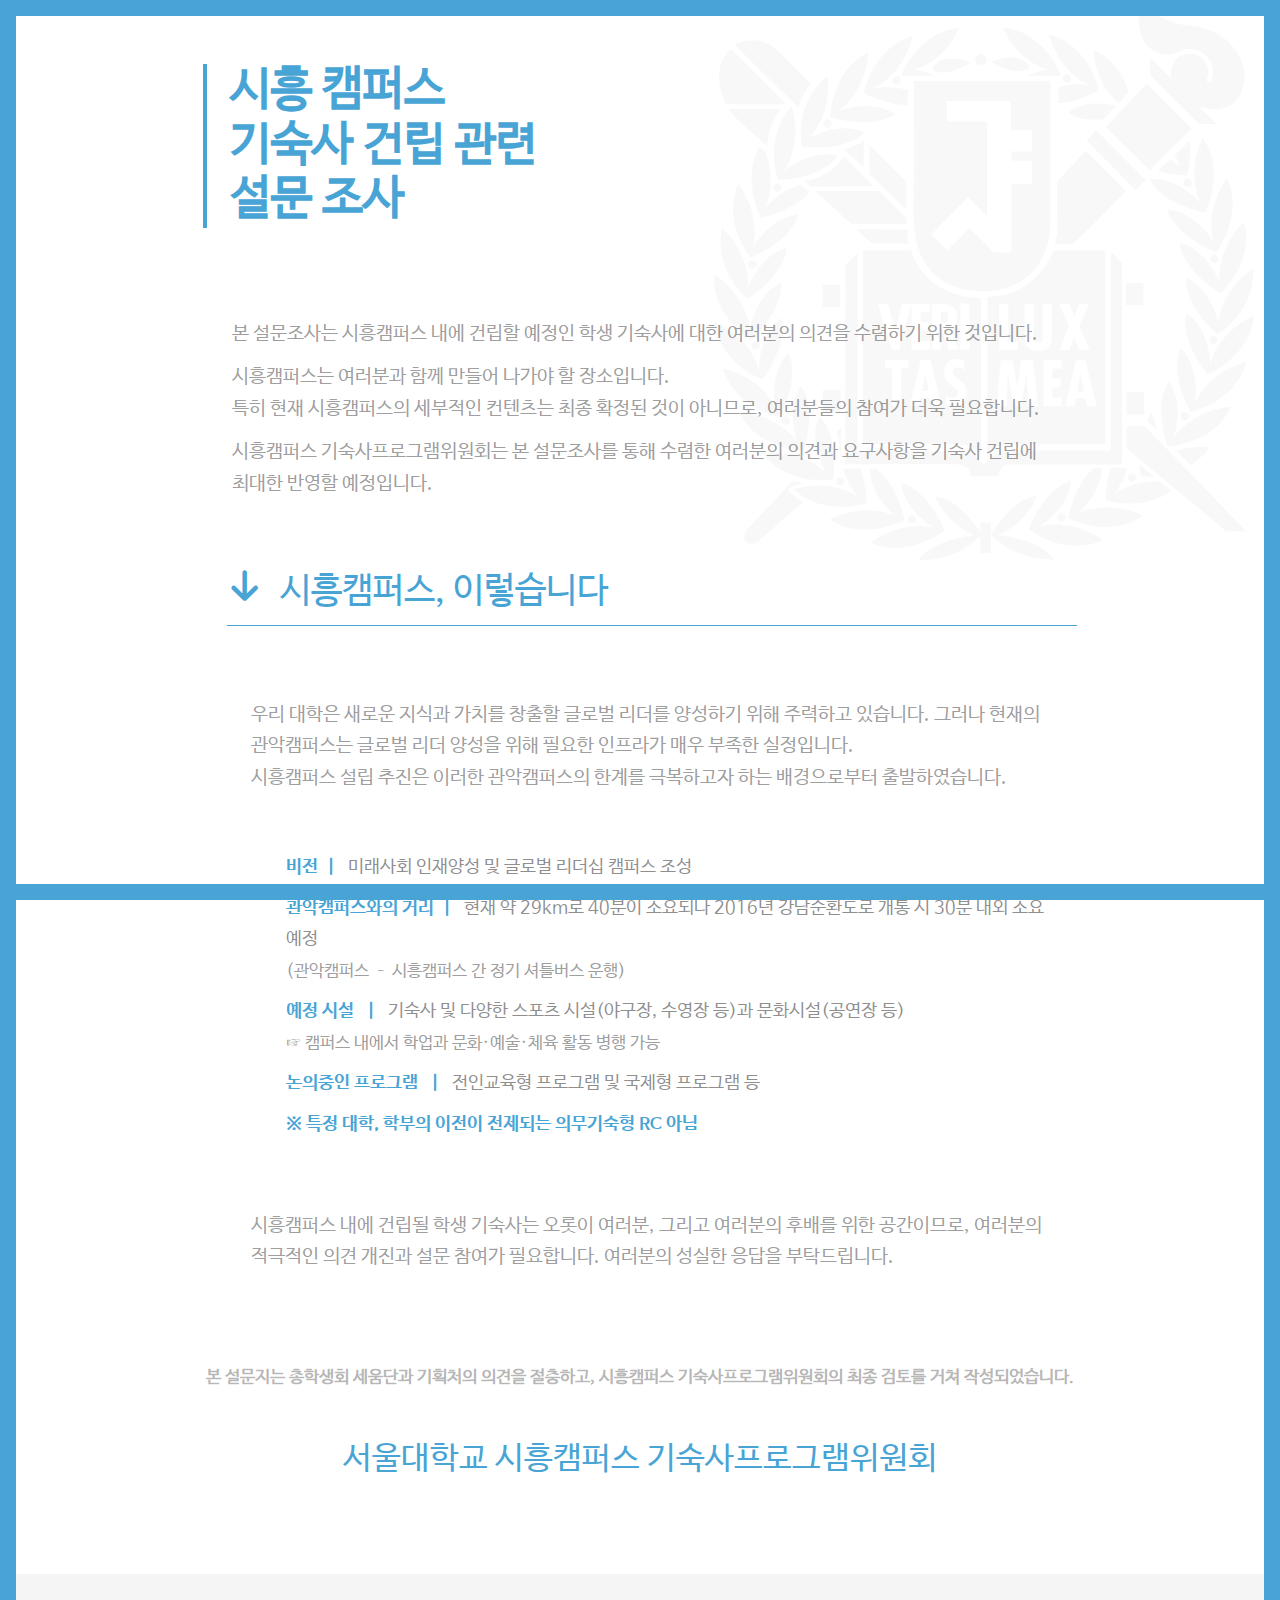
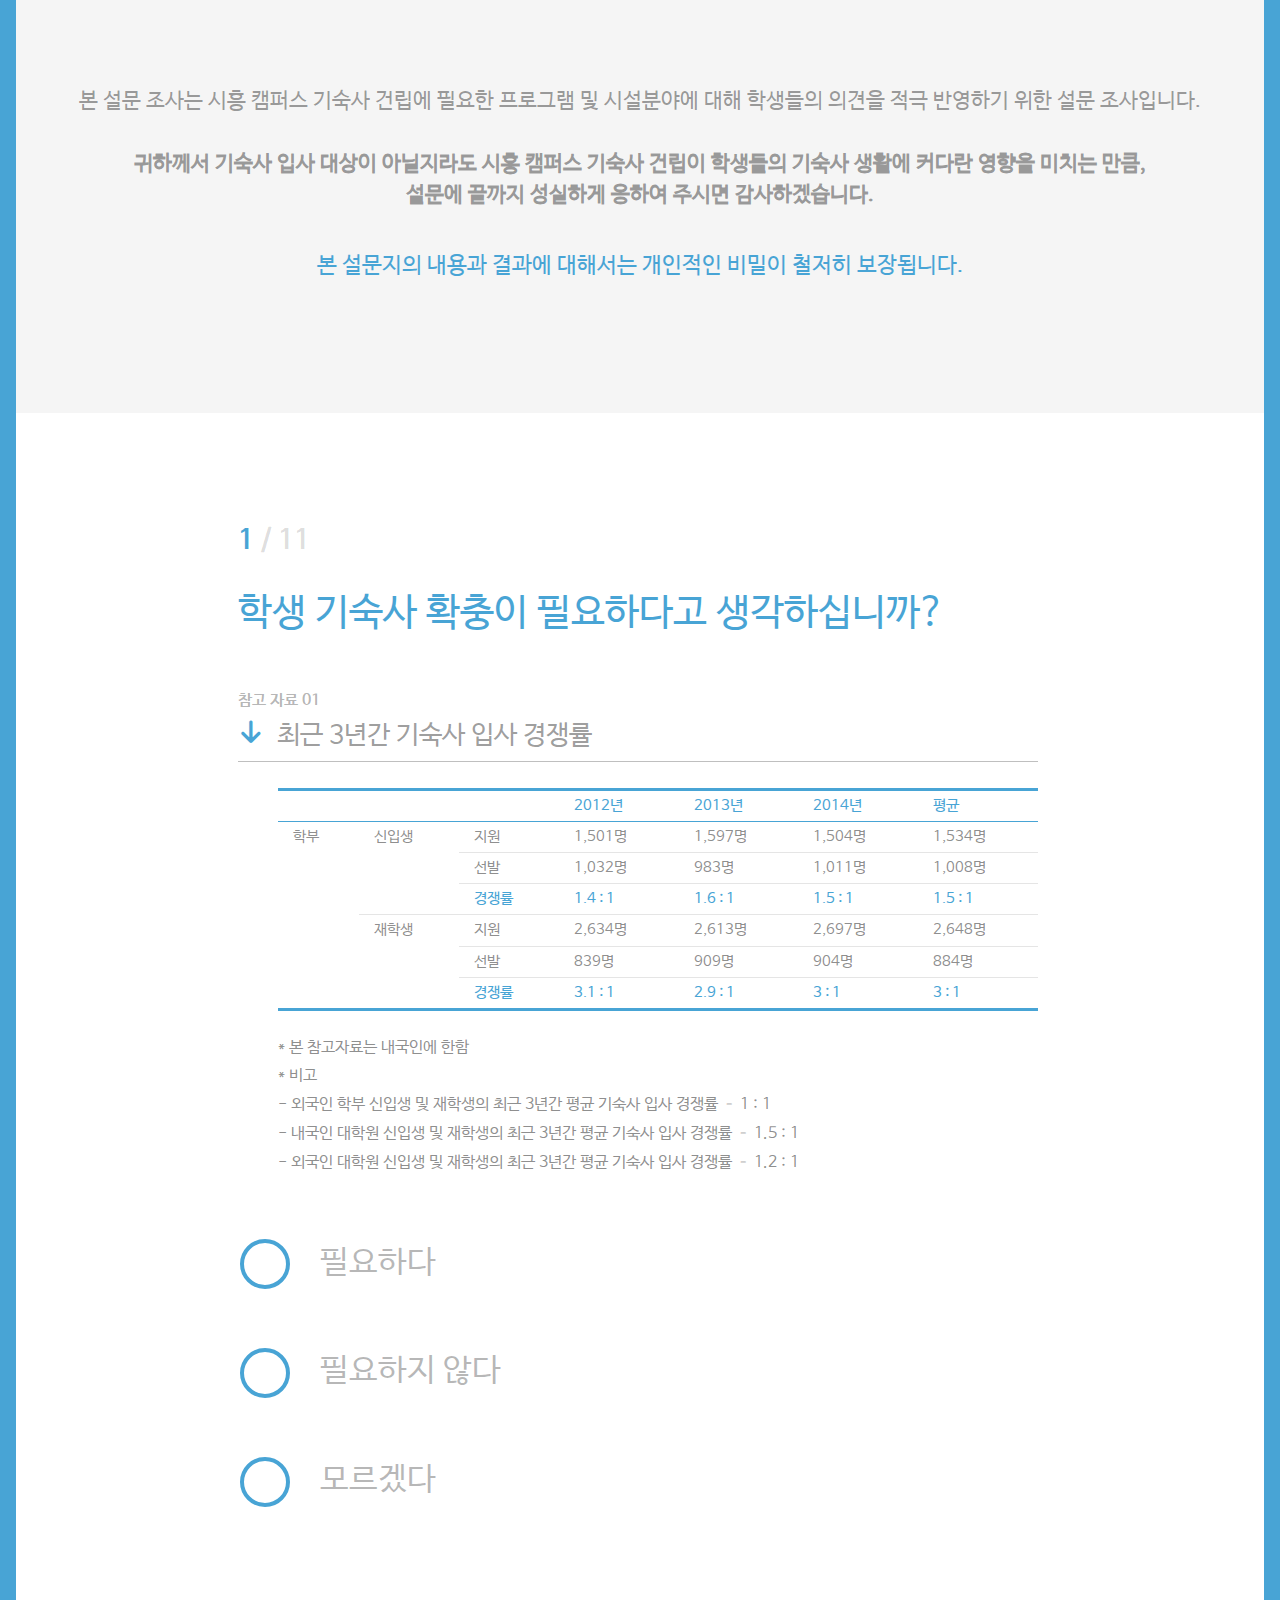
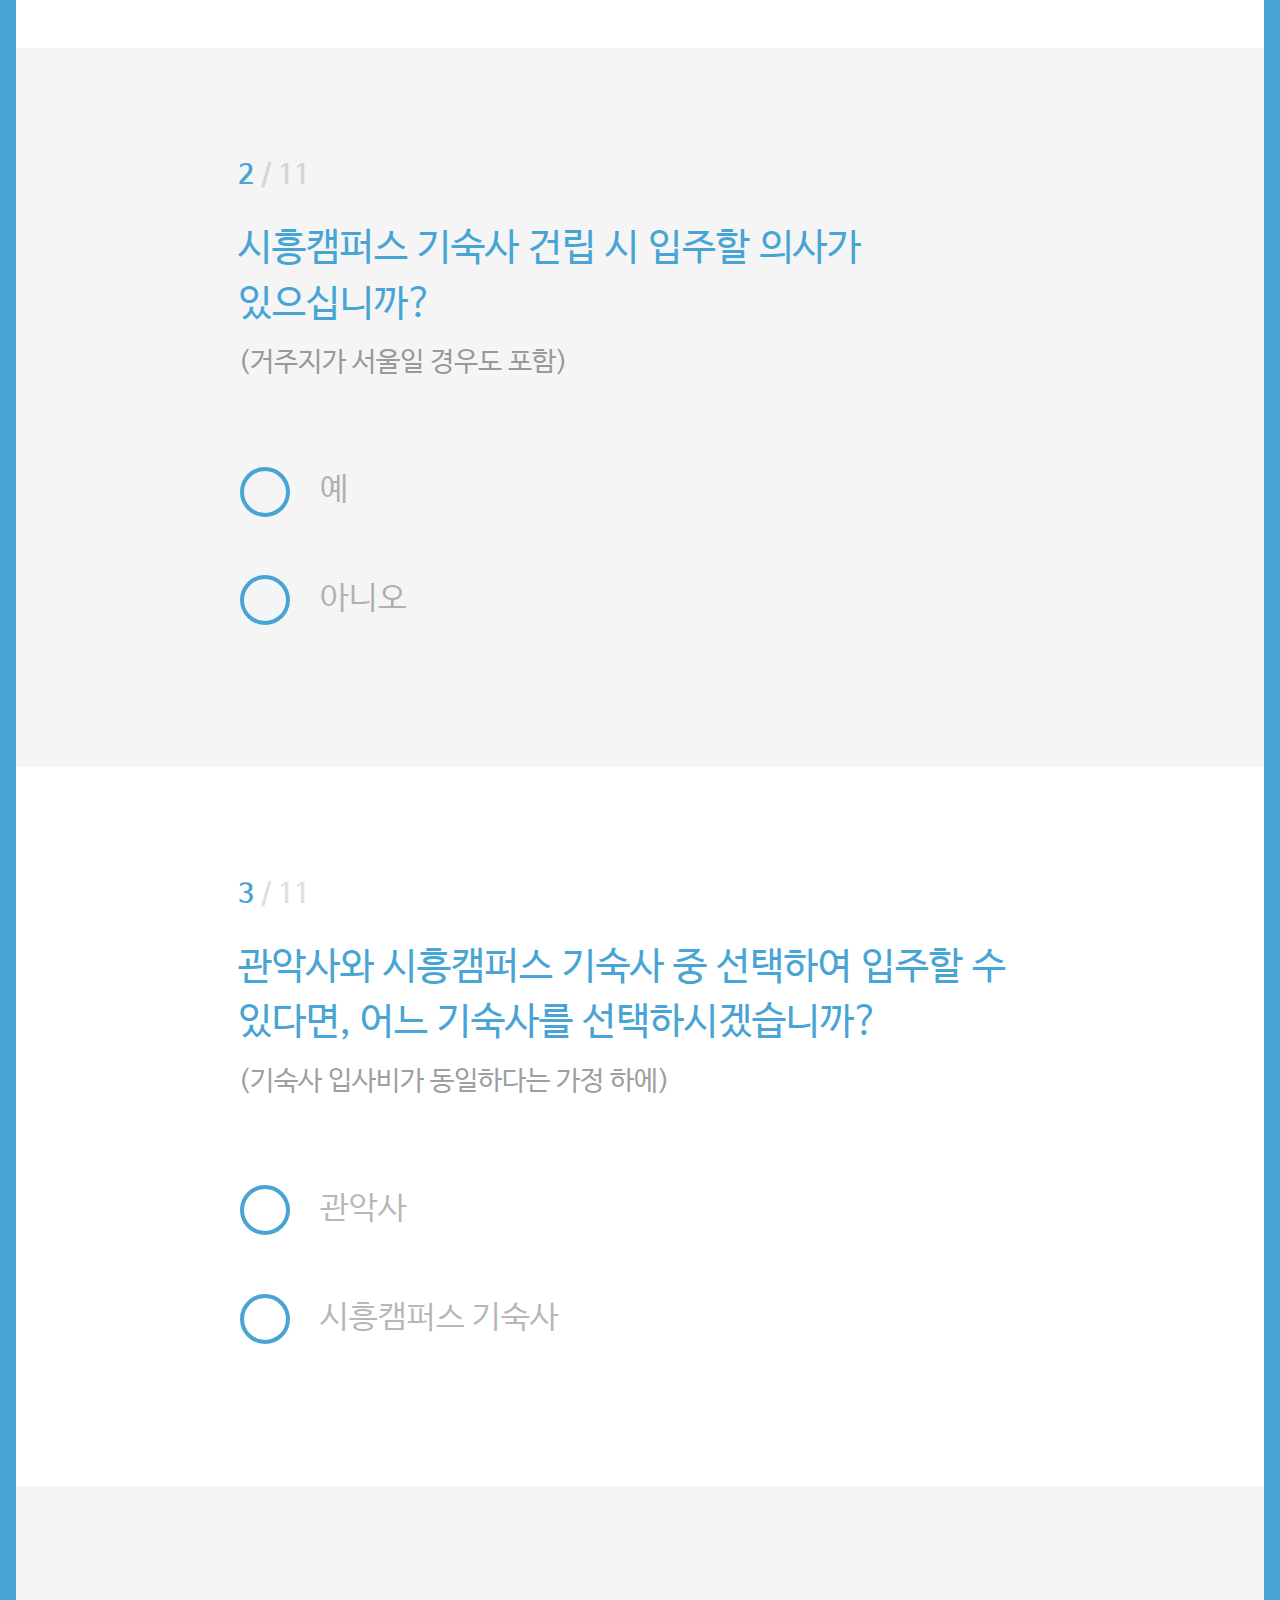
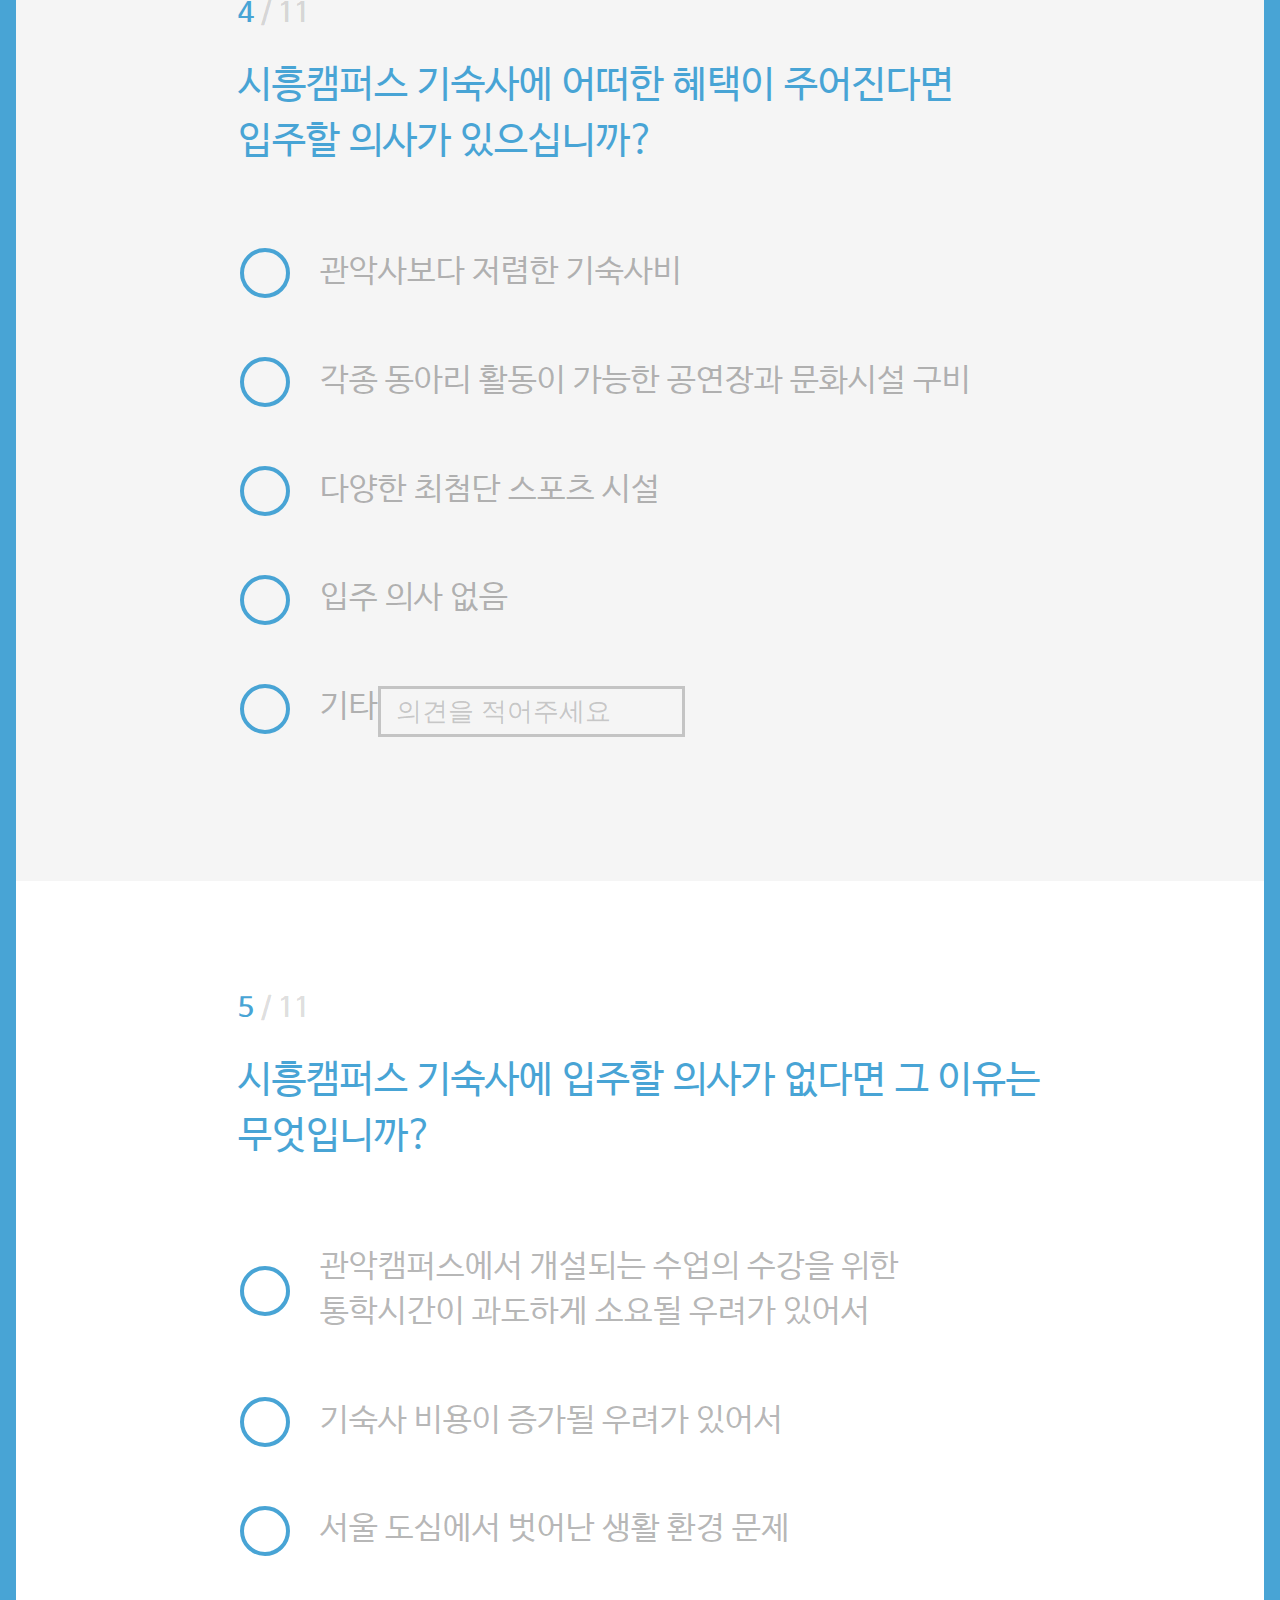
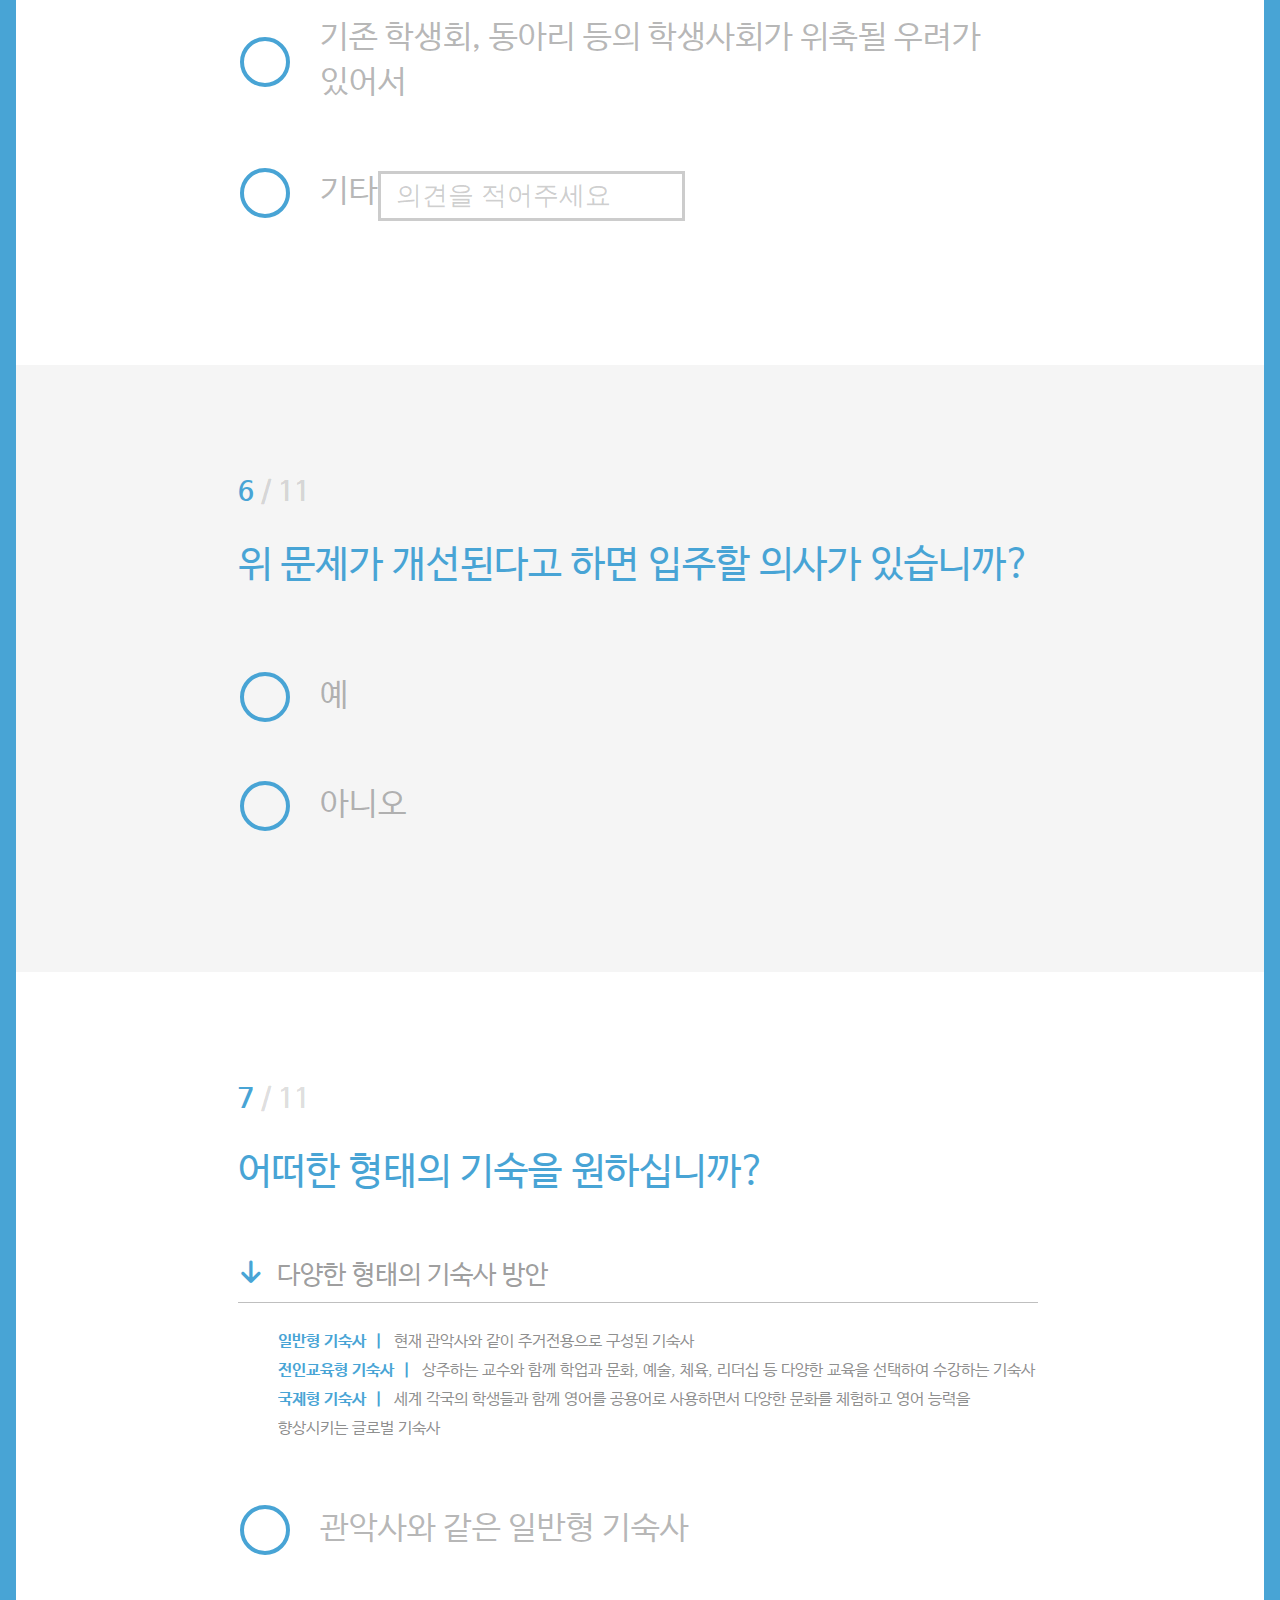
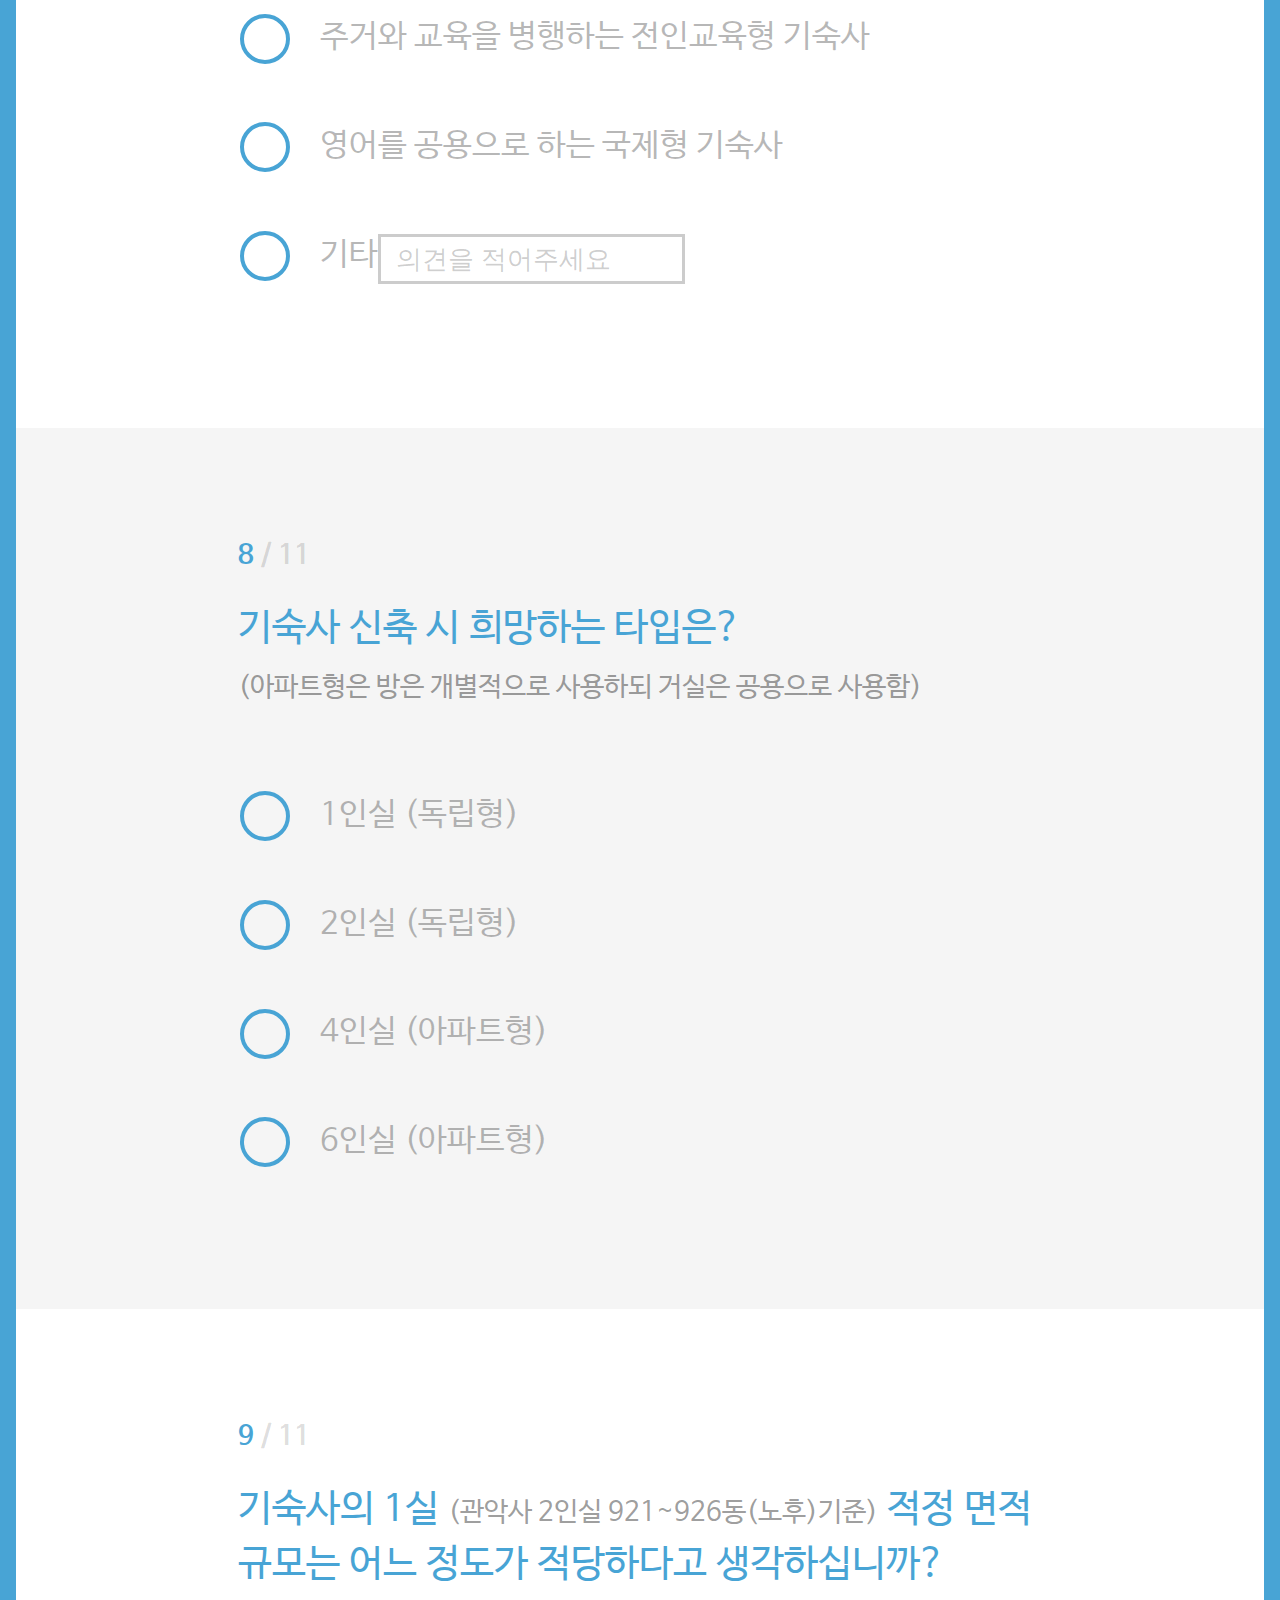
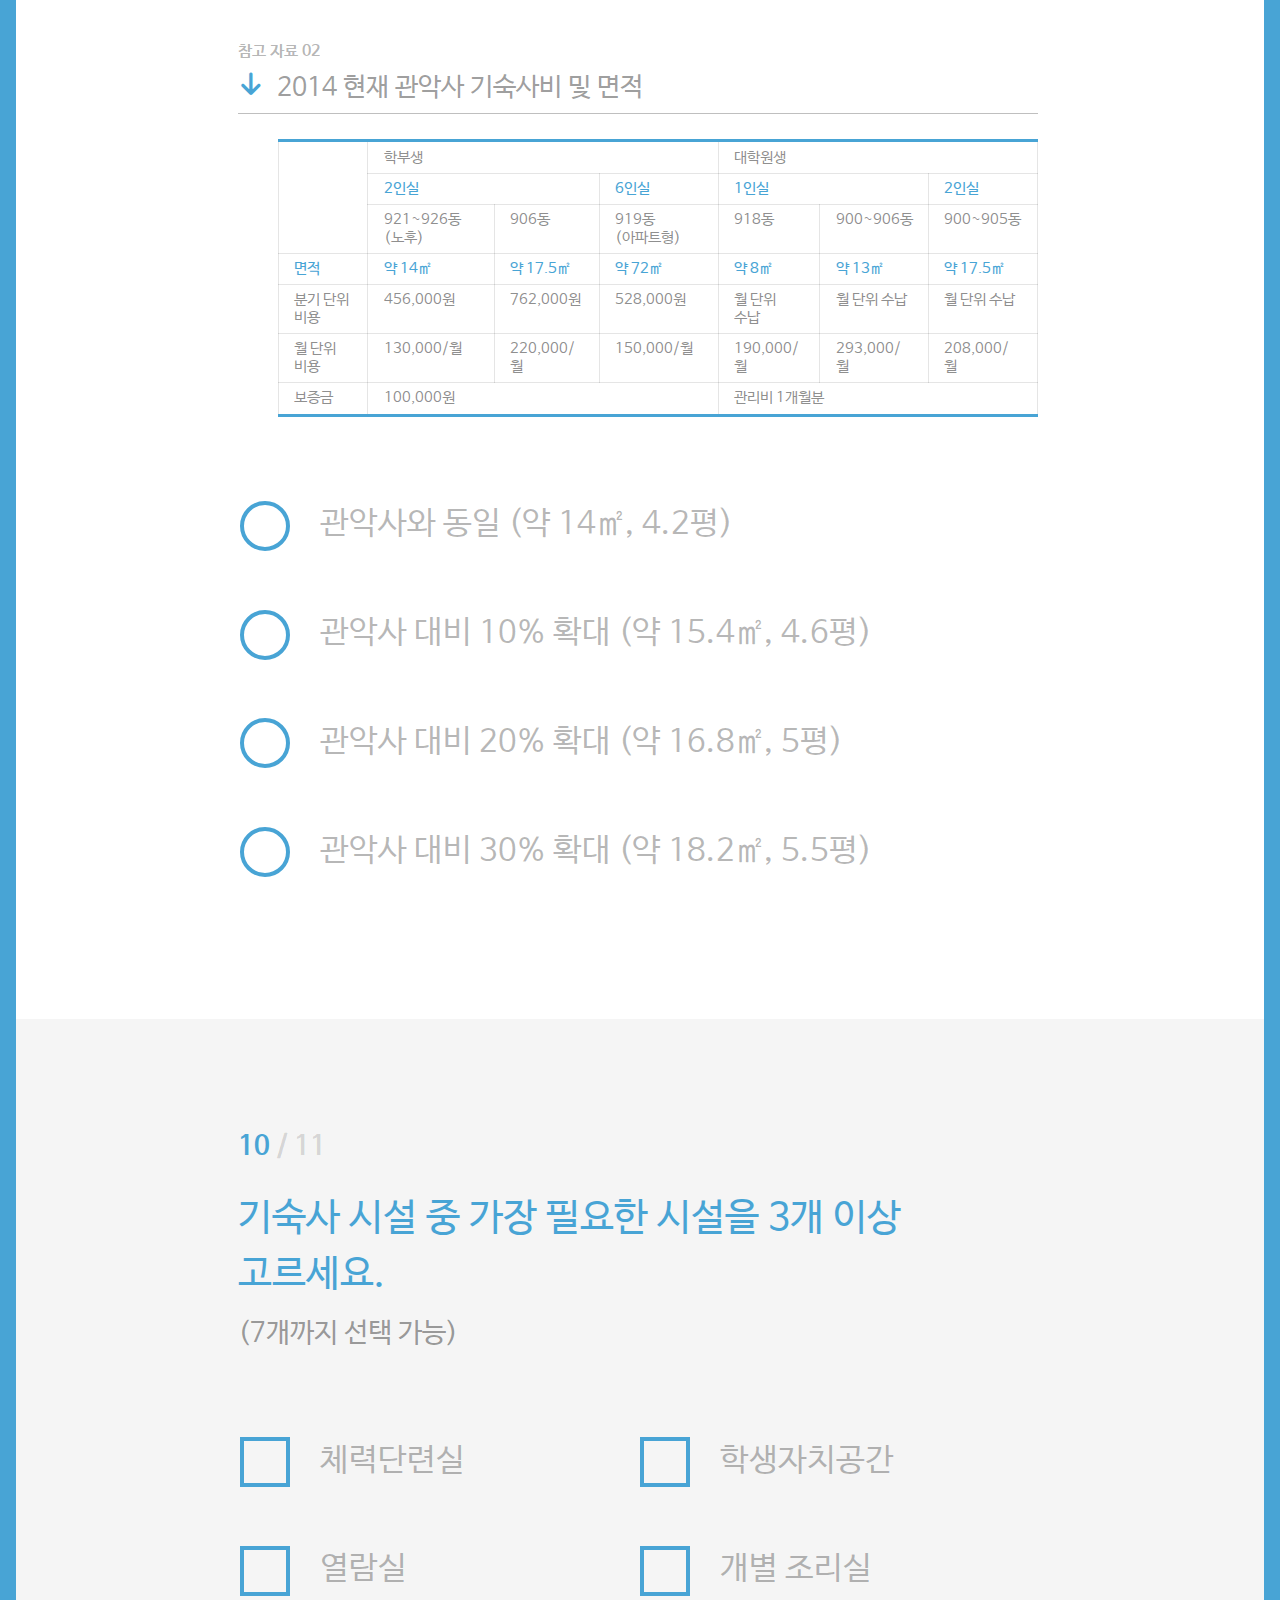
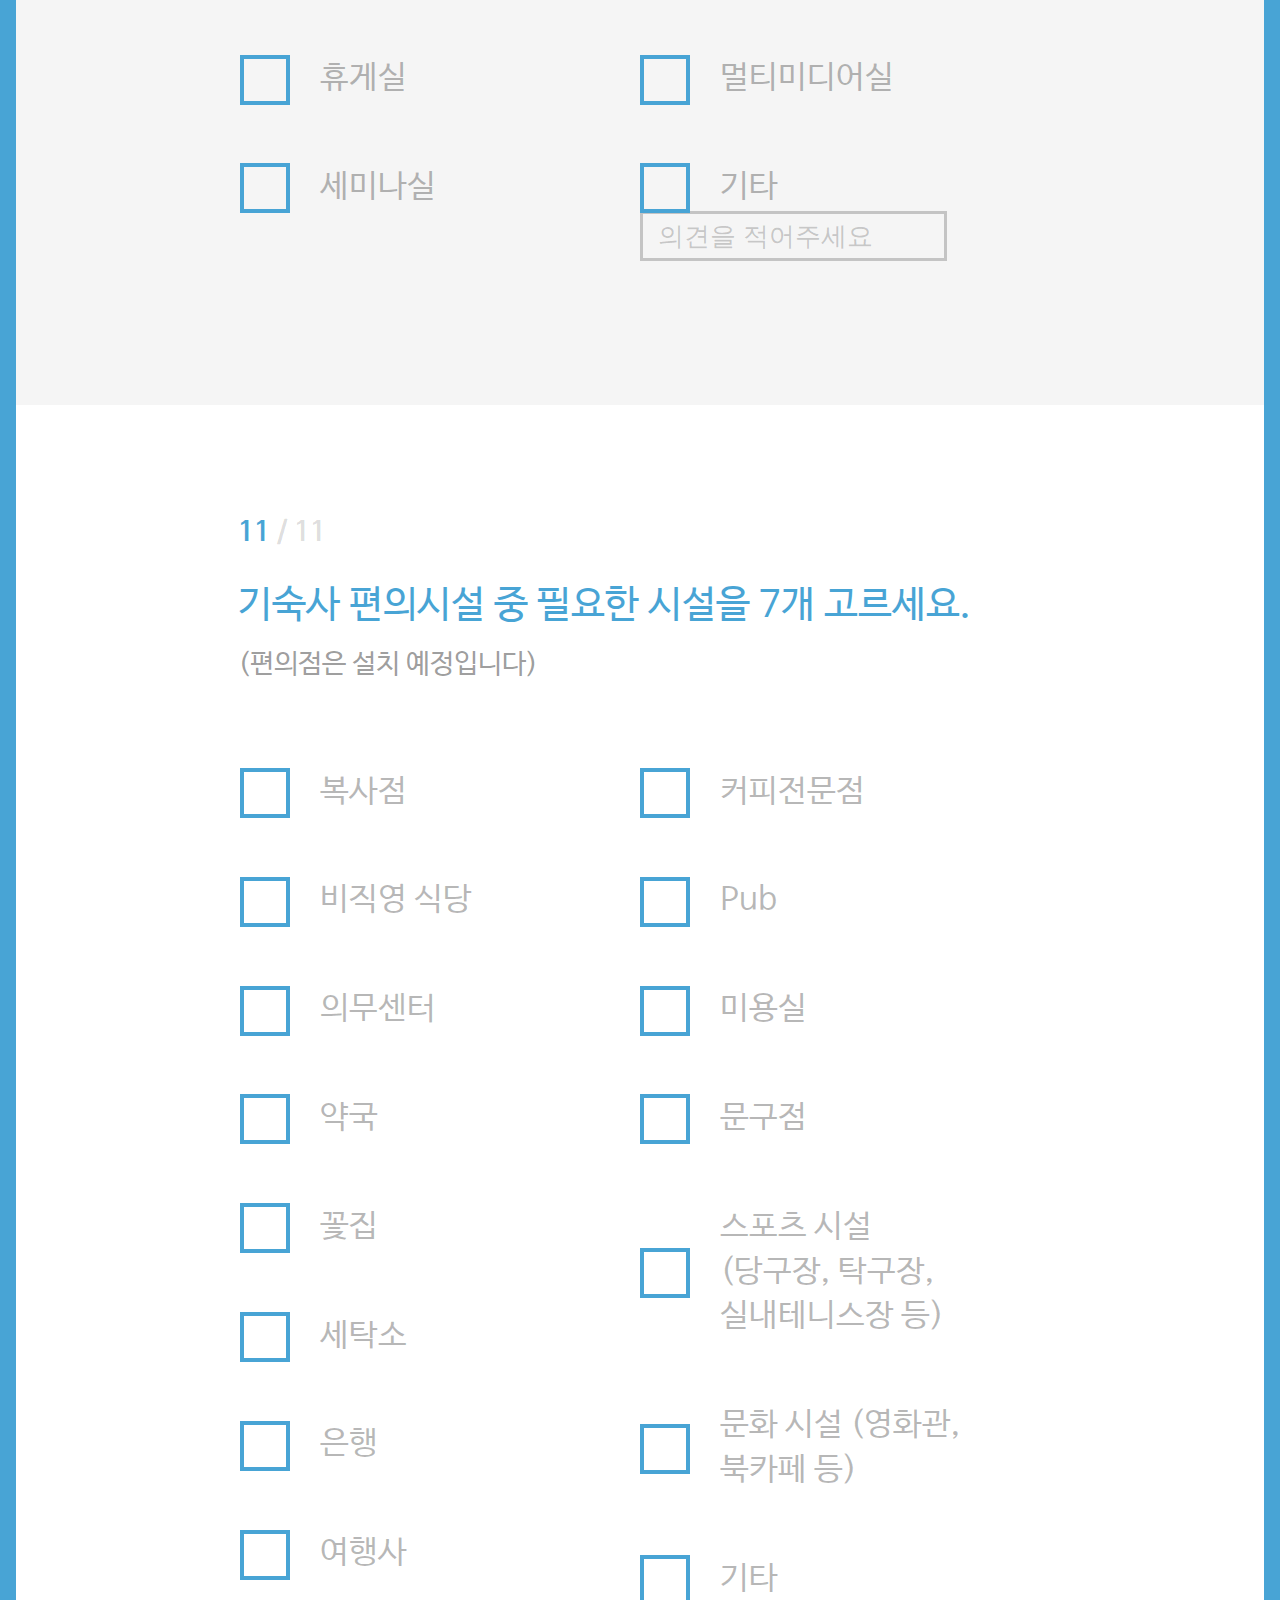
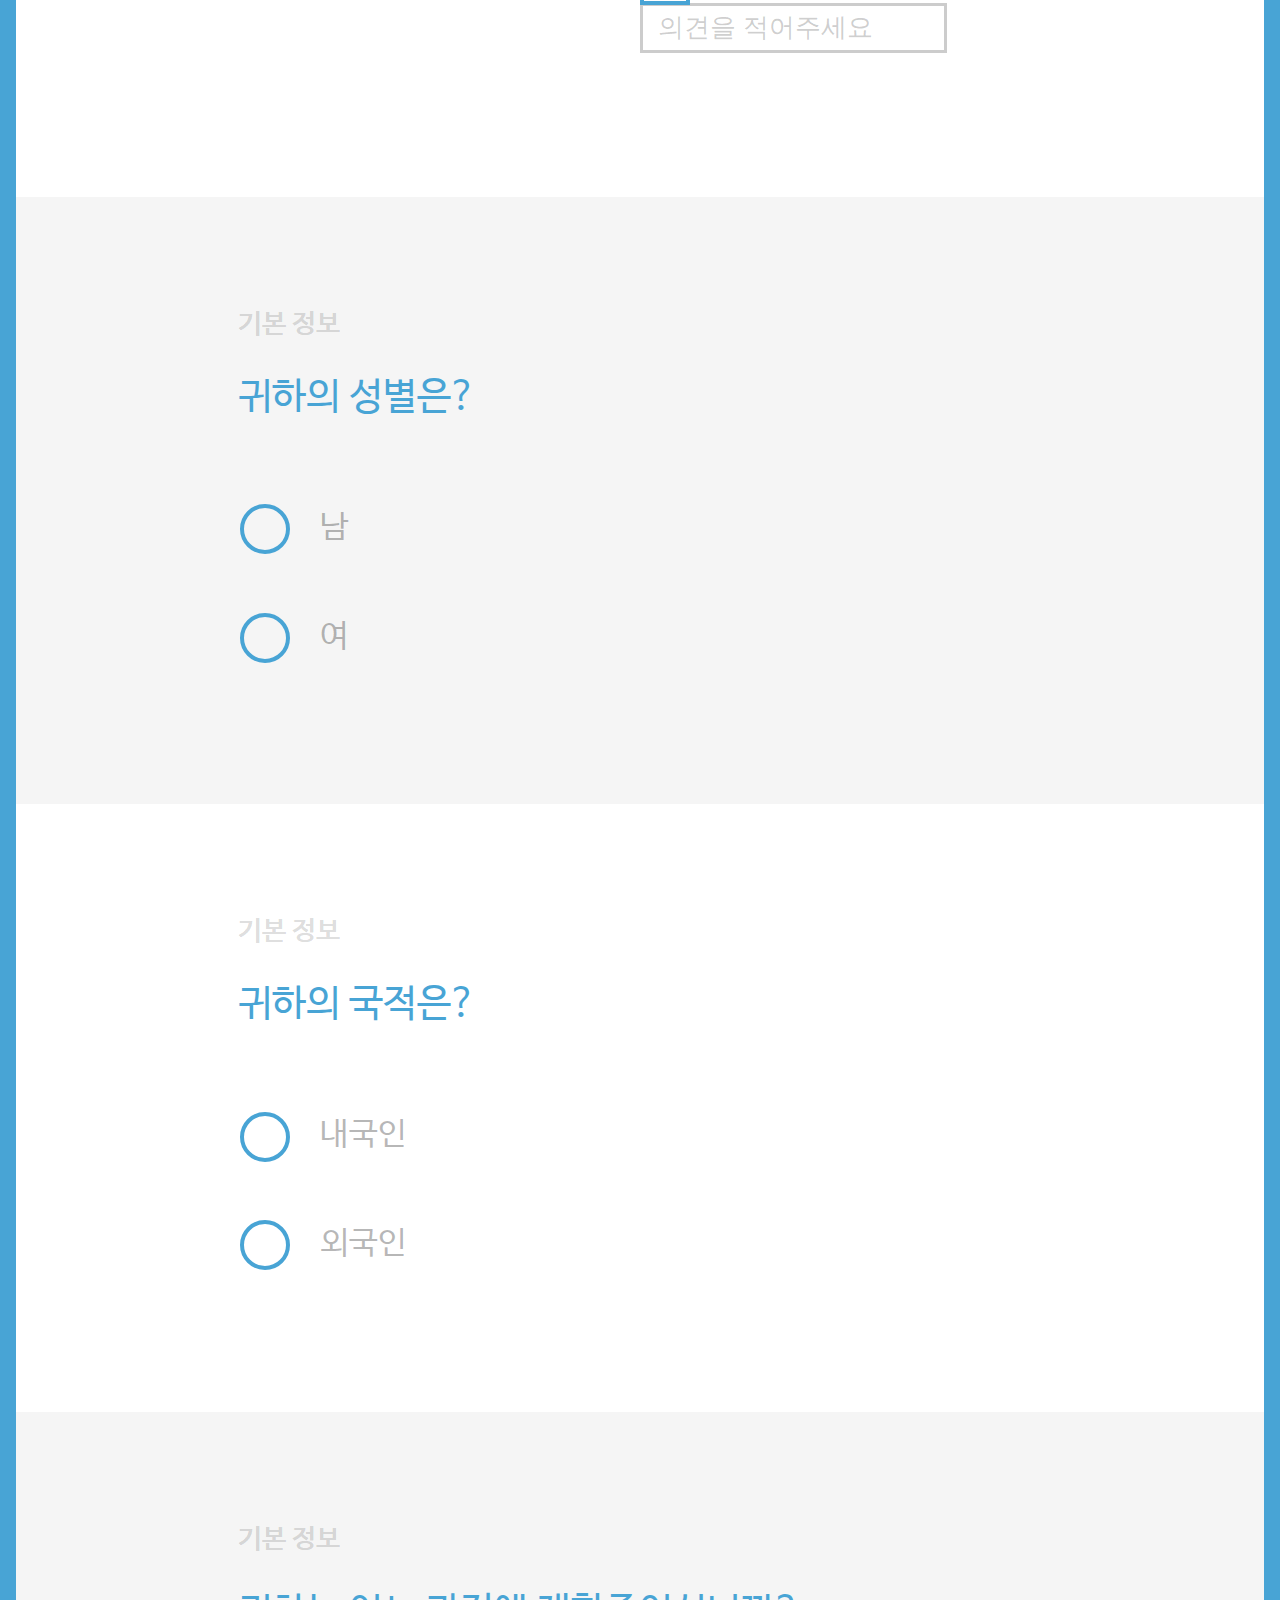
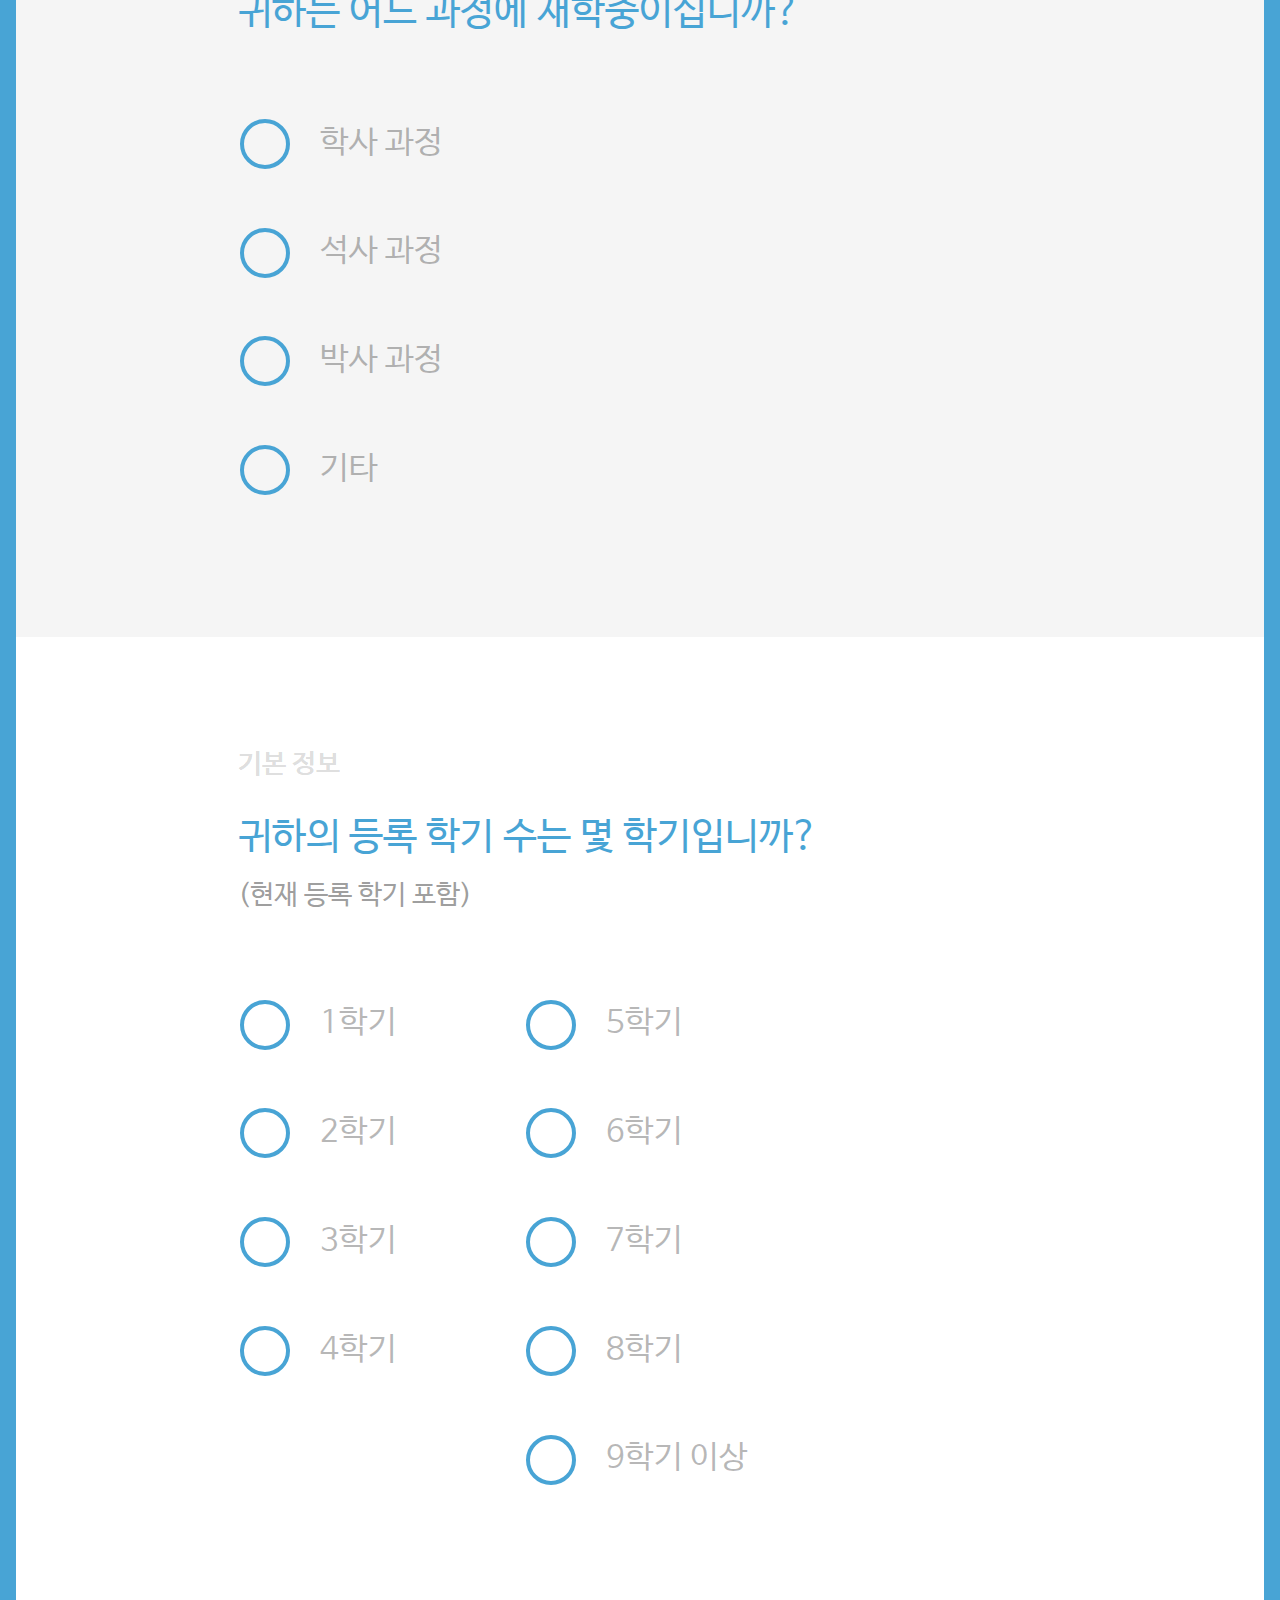
==== commit 3e0e6ac3: "conflict" ====
--- a/public/index.html
+++ b/public/index.html
@@ -32,7 +32,7 @@
 				<h4>시흥캠퍼스 기숙사프로그램위원회는 본 설문조사를 통해 수렴한 여러분의 의견과 요구사항을 기숙사 건립에 최대한 반영할 예정입니다.</h4>
 
 				<ul class="vp-accordion">
-					<li>
+					<li class="ac-open">
 						<h3 class="ac-trigger">시흥캠퍼스, 이렇습니다</h3>
 						<div class="ac-content">
 							<h4>우리 대학은 새로운 지식과 가치를 창출할 글로벌 리더를 양성하기 위해 주력하고 있습니다. 그러나 현재의 관악캠퍼스는 글로벌 리더 양성을 위해 필요한 인프라가 매우 부족한 실정입니다.<br>시흥캠퍼스 설립 추진은 이러한 관악캠퍼스의 한계를 극복하고자 하는 배경으로부터 출발하였습니다.</h4>
@@ -66,7 +66,7 @@
 					<h1><span>1</span> / 11</h1>
 					<h2>학생 기숙사 확충이 필요하다고 생각하십니까?</h2>
 					<ul class="vp-accordion sub">
-						<li>
+						<li class="ac-open">
 							<h5>참고 자료 01</h5>
 							<h3 class="ac-trigger">최근 3년간 기숙사 입사 경쟁률</h3>
 							<div class="ac-content">
@@ -210,7 +210,7 @@
 					<h2>어떠한 형태의 기숙을 원하십니까?</h2>
 
 					<ul class="vp-accordion sub">
-						<li>
+						<li class="ac-open">
 <!-- 						<h5>참고 자료 01</h5> -->
 							<h3 class="ac-trigger">다양한 형태의 기숙사 방안</h3>
 							<div class="ac-content">
@@ -251,10 +251,11 @@
 					<h2>기숙사의 1실 <span>(관악사 2인실 921~926동(노후)기준)</span> 적정 면적 규모는 어느 정도가 적당하다고 생각하십니까?</h2>
 
 					<ul class="vp-accordion sub">
-						<li>
+						<li class="ac-open">
 						<h5>참고 자료 02</h5>
-							<h3 class="ac-trigger">2014 현재 관악사 면적</h3>
+							<h3 class="ac-trigger">2014 현재 관악사 기숙사비 및 면적</h3>
 							<div class="ac-content">
+
 								<table class="bl">
 								  <tr>
 								    <th rowspan="3"></th>
@@ -268,9 +269,9 @@
 								    <td>2인실</td>
 								  </tr>
 								  <tr>
-								    <td>921~926동<br>(노후)</td>
+								    <td>921~926동 (노후)</td>
 								    <td>906동</td>
-								    <td>919동<br>(아파트형)</td>
+								    <td>919동 (아파트형)</td>
 								    <td>918동</td>
 								    <td>900~906동</td>
 								    <td>900~905동</td>
@@ -285,13 +286,27 @@
 								    <td>약 17.5㎡</td>
 								  </tr>
 								  <tr>
+								    <td>분기 단위 비용</td>
+								    <td>456,000원</td>
+								    <td>762,000원</td>
+								    <td>528,000원</td>
+								    <td>월 단위 수납</td>
+								    <td>월 단위 수납</td>
+								    <td>월 단위 수납</td>
+								  </tr>
+								  <tr>
 								    <td>월 단위 비용</td>
-								    <td>약 13만원</td>
-								    <td>약 22만원</td>
-								    <td>약 15만원</td>
-								    <td>약 19만원</td>
-								    <td>약 29만원</td>
-								    <td>약 21만원</td>
+								    <td>130,000/월</td>
+								    <td>220,000/월</td>
+								    <td>150,000/월</td>
+								    <td>190,000/월</td>
+								    <td>293,000/월</td>
+								    <td>208,000/월</td>
+								  </tr>
+								  <tr>
+								    <td>보증금</td>
+								    <td colspan="3">100,000원</td>
+								    <td colspan="3">관리비 1개월분</td>
 								  </tr>
 								</table>							
 							</div>
@@ -299,10 +314,10 @@
 					</ul>
 
 					<ul>
-						<li><input id="r9-1" name="r9" type="radio" class="trigger"><label for="r9-1">관악사와 동일 (약 14㎡)</label></li>
-						<li><input id="r9-2" name="r9" type="radio" class="trigger"><label for="r9-2">관악사 대비 10% 확대 (약 15.4㎡)</label></li>
-						<li><input id="r9-3" name="r9" type="radio" class="trigger"><label for="r9-3">관악사 대비 20% 확대 (약 16.8㎡)</label></li>
-						<li><input id="r9-4" name="r9" type="radio" class="trigger"><label for="r9-4">관악사 대비 30% 확대 (약 18.2㎡)</label></li>
+						<li><input id="r9-1" name="r9" type="radio" class="trigger"><label for="r9-1">관악사와 동일 (약 14㎡, 4.2평)</label></li>
+						<li><input id="r9-2" name="r9" type="radio" class="trigger"><label for="r9-2">관악사 대비 10% 확대 (약 15.4㎡, 4.6평)</label></li>
+						<li><input id="r9-3" name="r9" type="radio" class="trigger"><label for="r9-3">관악사 대비 20% 확대 (약 16.8㎡, 5평)</label></li>
+						<li><input id="r9-4" name="r9" type="radio" class="trigger"><label for="r9-4">관악사 대비 30% 확대 (약 18.2㎡, 5.5평)</label></li>
 					</ul>
 				</form>
 			</div>
@@ -310,7 +325,7 @@
 			<div class="section q10"> <!-- # 10 -->
 				<form class="vp-custom vp-checkbox vp-checkmark" autocomplete="off">
 					<h1><span>10</span> / 11</h1>
-					<h2>기숙사 시설 중 가장 필요한 시설을 3개 고르세요.</h2>
+					<h2>기숙사 시설 중 가장 필요한 시설을 3개 이상 고르세요.<br><span>(7개까지 선택 가능)</span></h2>
 					<ul>
 						<div class="li-group">
 							<li><input id="cb10-1" name="cb10-1" type="checkbox"><label for="cb10-1">체력단련실</label></li>
@@ -352,7 +367,7 @@
 							<li><input id="cb11-13" name="cb11-13" type="checkbox"><label for="cb11-13">스포츠 시설 (당구장, 탁구장, 실내테니스장 등)</label></li>
 							<li><input id="cb11-14" name="cb11-14" type="checkbox"><label for="cb11-14">문화 시설 (영화관, 북카페 등)</label></li>
 	<!-- 기타 !! -->
-							<li class="li-etc"><input id="cb11-15" name="cb11-15" type="checkbox"><label for="cb11-15">기타</label><input class="etc" type="text" name="etc" placeholder="의견을 적어주세요"></li>	
+							<li class="li-etc"><input id="cb11-15" name="cb11-15" type="checkbox"><label for="cb11-15">기타</label><input class="etc" type="text" name="etc" placeholder="의견을 적어주세요"></li>
 						</div>
 					</ul>
 				</form>
@@ -389,7 +404,7 @@
 						<li><input id="r12-2" name="r12" type="radio" class="trigger"><label for="r12-2">석사 과정</label></li>
 						<li><input id="r12-3" name="r12" type="radio" class="trigger"><label for="r12-3">박사 과정</label></li>
 <!-- 기타 -->
-						<li><input id="r12-4" name="r12" type="radio" class="trigger"><label for="r12-4">가타</label></li>						
+						<li><input id="r12-4" name="r12" type="radio" class="trigger"><label for="r12-4">기타</label></li>						
 					</ul>
 				</form>
 			</div>
@@ -397,7 +412,7 @@
 			<div class="section q15"> <!-- # 15 -->
 				<form class="vp-custom vp-radio vp-swirl" autocomplete="off">
 					<h1>기본 정보</h1>
-					<h2>귀하의 등록 학기 수는 몇 학기입니까?</h2>
+					<h2>귀하의 등록 학기 수는 몇 학기입니까?<br><span>(현재 등록 학기 포함)</span></h2>
 					<ul>
 						<div class="li-group">
 							<li><input id="r13-1" name="r13" type="radio" class="trigger"><label for="r13-1">1학기</label></li>
@@ -524,8 +539,12 @@
 				</form>
 			</div>
 			<div class="section">
-        <input class="continue" value="설문 완료하기">
-      </div>
+				<!-- <a href="done.html"><button class="btn-continue">설문 완료하기</button></a> -->
+				<input class="btn-continue" type="button" value="설문 완료하기" onClick="javascript:location.href='done.html';" />
+				<h6 class="vp">Designed by <span>votepeople</span></h6>
+			</div>
+
+
 		</div>
 		<script src="js/svgcheckbx.js"></script>
 		<script type="text/javascript">
--- a/public/css/vp_css.css
+++ b/public/css/vp_css.css
@@ -27,6 +27,15 @@
 
 a {
   text-decoration: none; }
+
+.vp {
+  font-size: 0.9em;
+  text-align: center;
+  margin: 0 auto;
+  padding: 2em 0;
+  letter-spacing: -0.3px; }
+  .vp span {
+    font-family: 'NanumBarunGothicBold', sans-serif; }
 
 html {
   font-family: '나눔바른고딕', 'NanumBarunGothic', sans-serif; }
@@ -313,6 +322,7 @@
     vertical-align: middle;
     z-index: 100; }
   .vp-custom input[type="text"] {
+    display: inline-block;
     font-size: 1.6em;
     color: #48a4d5;
     width: 12em;
@@ -324,6 +334,10 @@
     .vp-custom input[type="text"]:focus {
       outline: none;
       border-color: #48a4d5; }
+  .vp-custom .li-etc {
+    display: inline-block; }
+    .vp-custom .li-etc input[type="text"] {
+      margin: 0; }
   .vp-custom textarea {
     line-height: 1.5;
     font-size: 1.4em;
@@ -380,7 +394,7 @@
 
 .li-group {
   display: table-cell;
-  padding-right: 5em;
+  padding-right: 4em;
   width: 50%; }
 
 .li-group-3 {
@@ -388,7 +402,7 @@
   padding-right: 7em;
   width: 33%; }
 
-input.continue, input.done {
+.btn-continue, .btn-done {
   display: block;
   padding: 0.82em 1.6em 0.7em 1.6em;
   border: 3px solid #48a4d5;
@@ -404,14 +418,14 @@
   transition: color 0.3s;
   -webkit-transition: background 0.3s;
   transition: background 0.3s; }
-  input.continue:hover, input.done:hover {
+  .btn-continue:hover, .btn-done:hover {
     background: #48a4d5;
     color: #fff; }
 
-button.done {
+.btn-done {
   border-color: #fff;
   color: #fff; }
-  button.done:hover {
+  .btn-done:hover {
     background: #fff;
     color: #48a4d5; }
 
